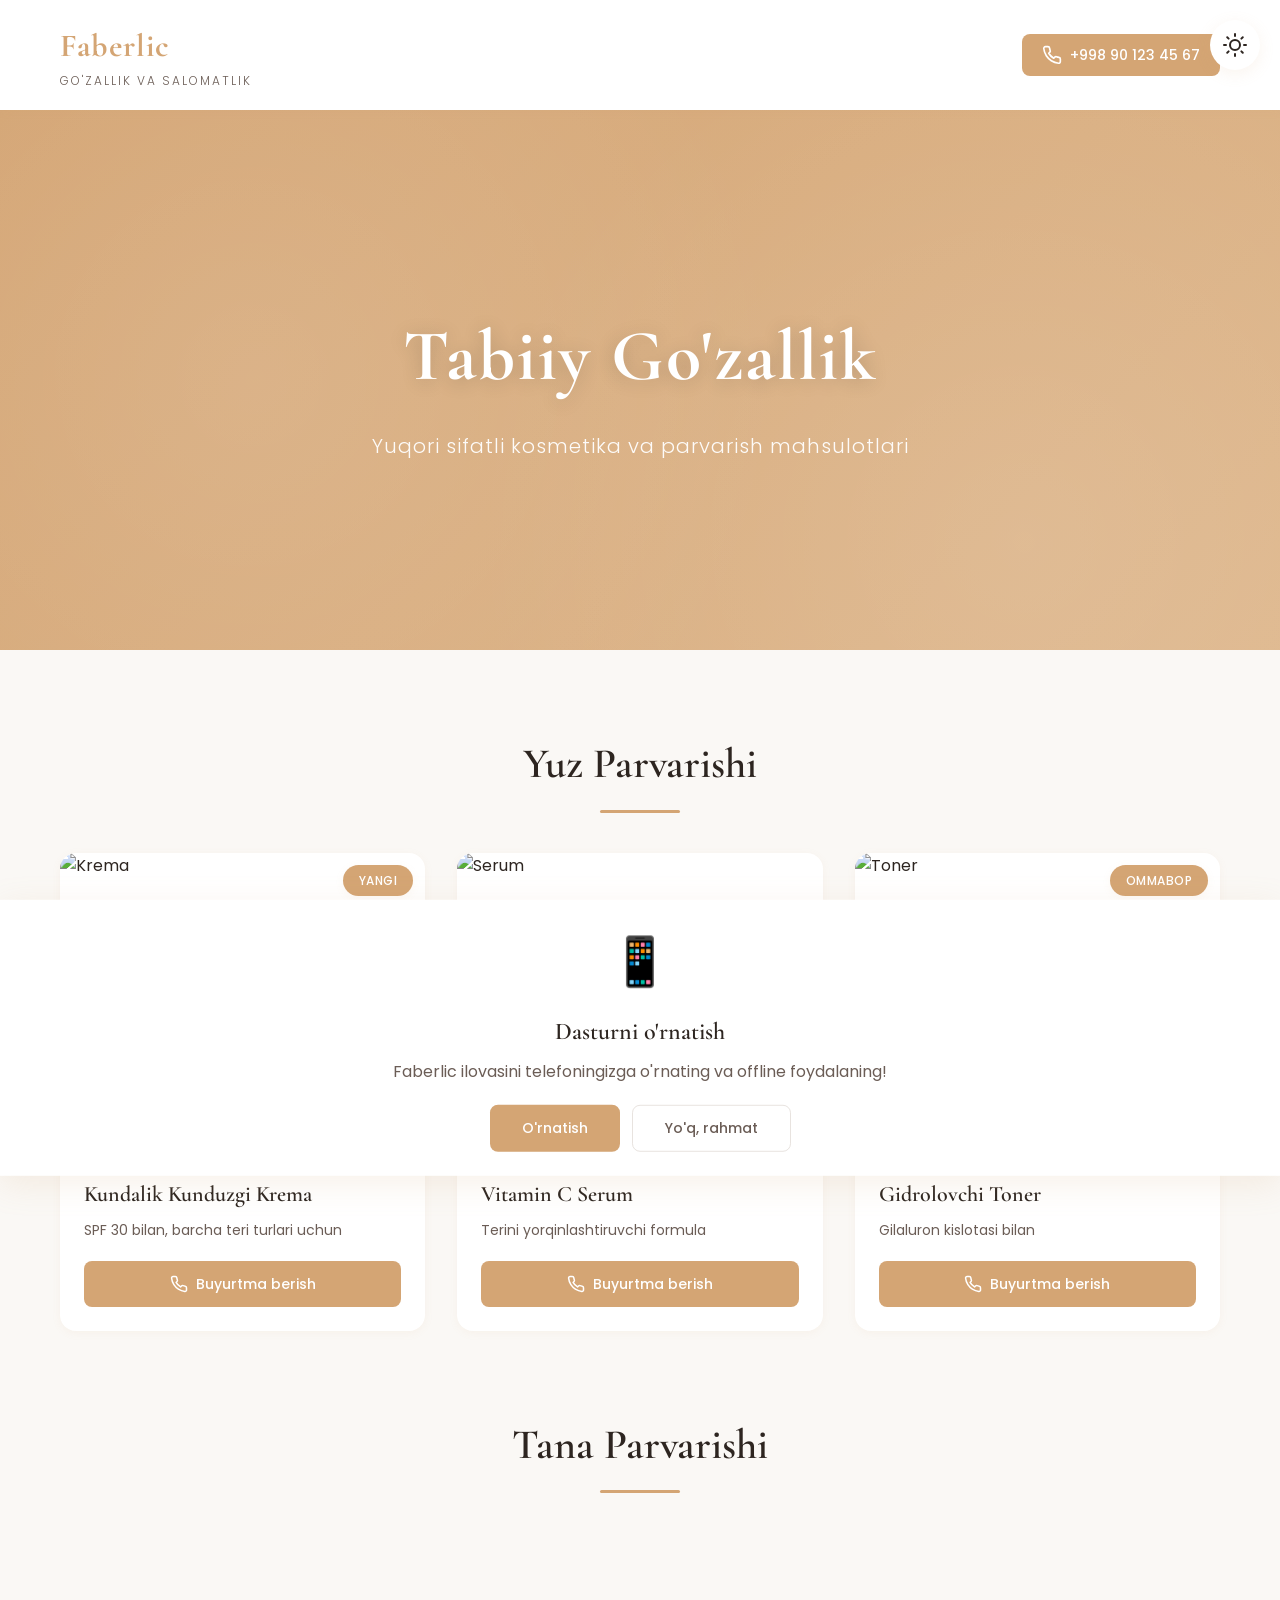
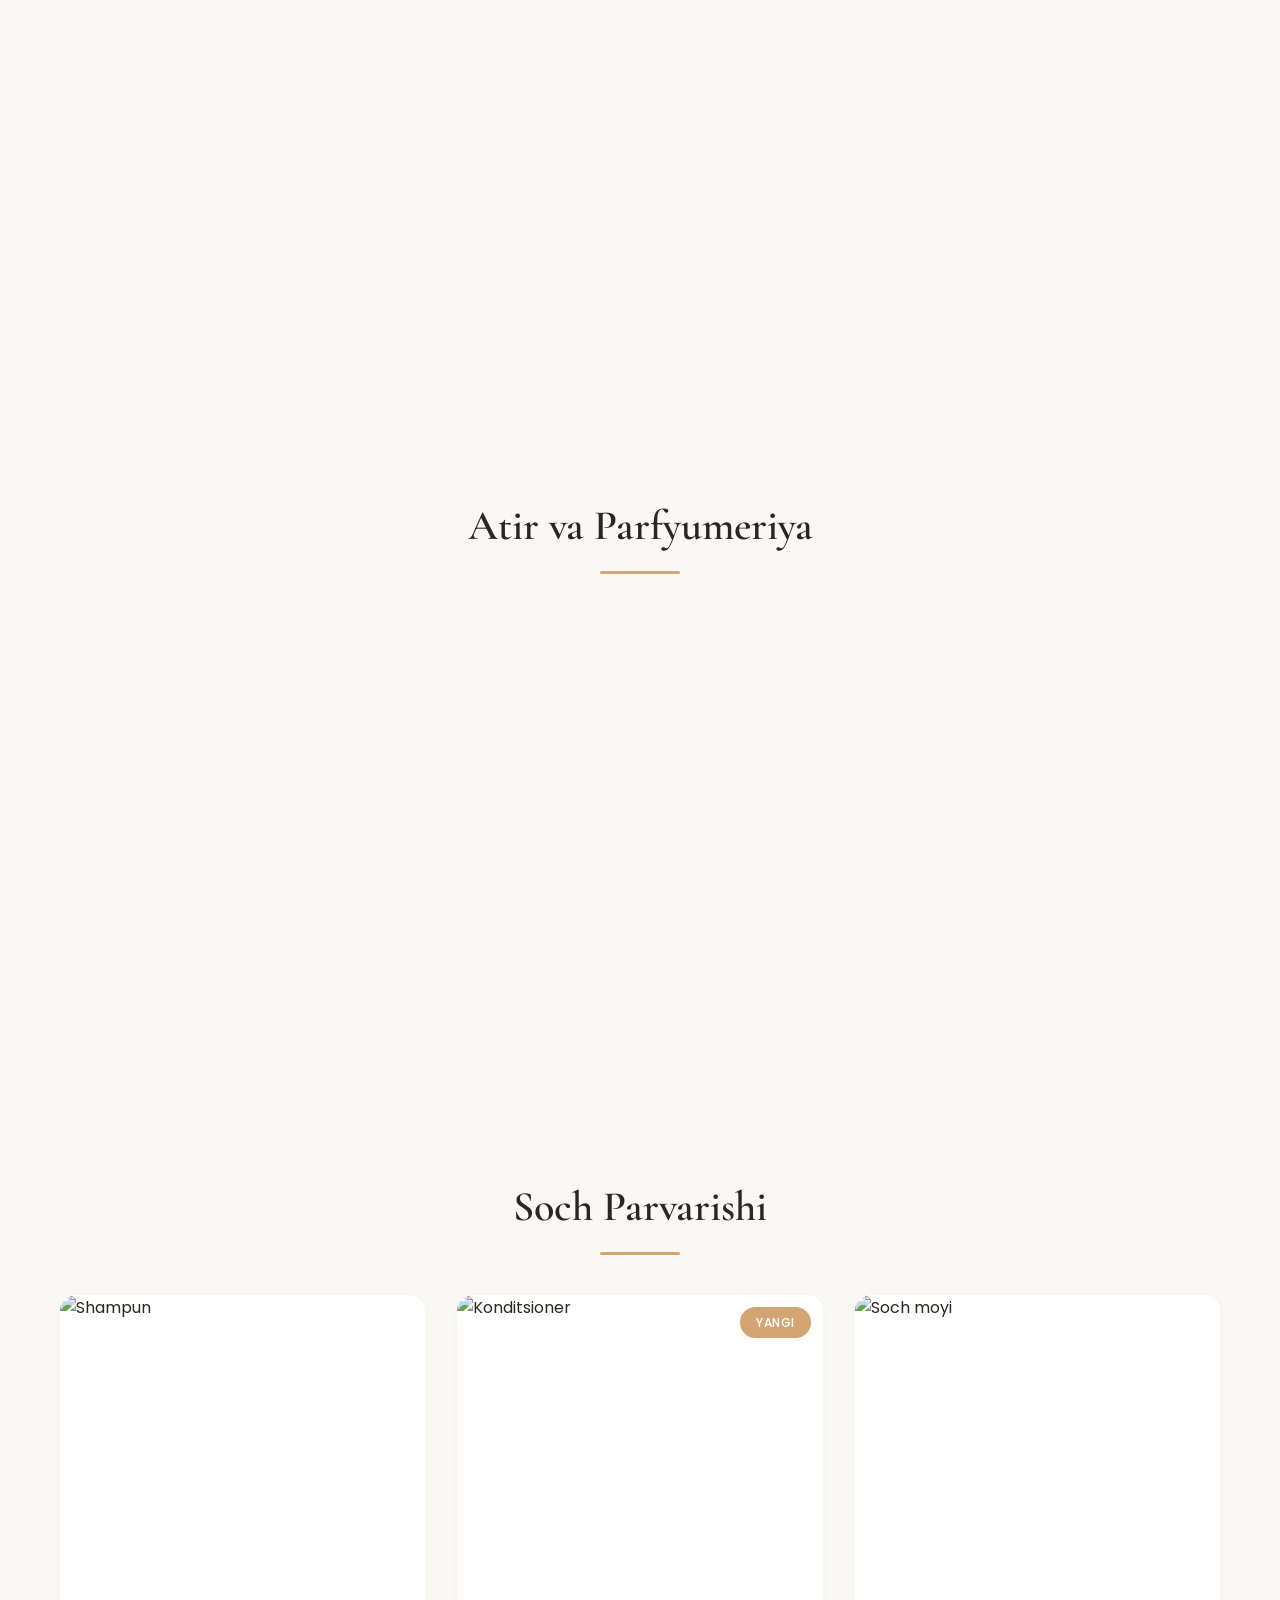
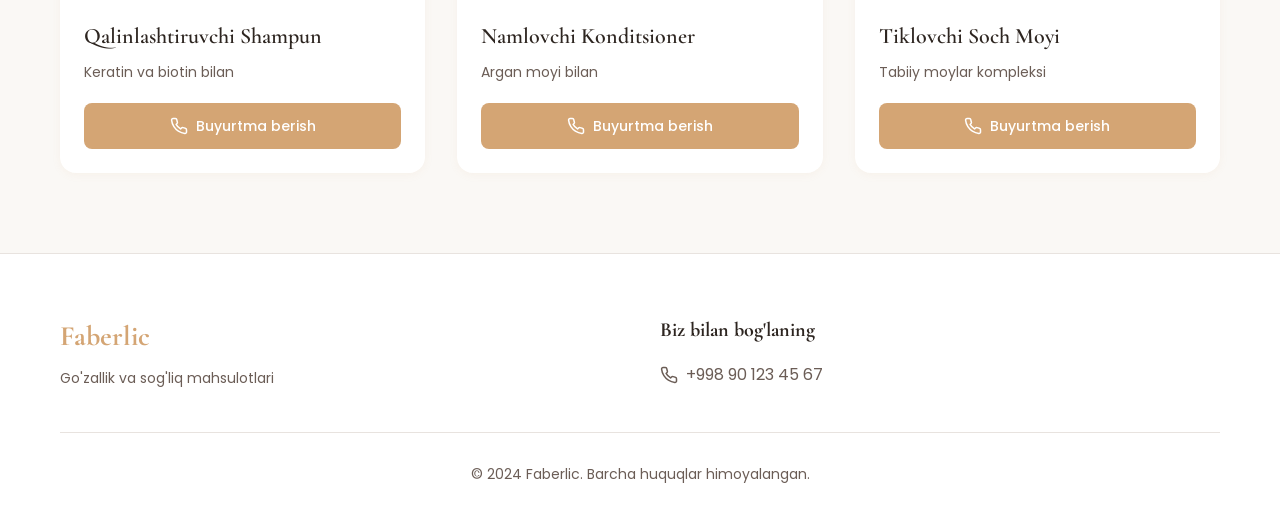
==== index.html @ 53177d6a "1-beta versiya" ====
<!DOCTYPE html>
<html lang="uz">
<head>
    <meta charset="UTF-8">
    <meta name="viewport" content="width=device-width, initial-scale=1.0">
    <meta name="description" content="Faberlic - Go'zallik va salomatlik mahsulotlari">
    <meta name="theme-color" content="#d4a574">
    
    <!-- PWA Meta Tags -->
    <link rel="manifest" href="manifest.json">
    <meta name="mobile-web-app-capable" content="yes">
    <meta name="apple-mobile-web-app-capable" content="yes">
    <meta name="apple-mobile-web-app-status-bar-style" content="black-translucent">
    <meta name="apple-mobile-web-app-title" content="Faberlic">
    
    <!-- Icons -->
    <link rel="icon" type="image/png" sizes="192x192" href="icon-192.png">
    <link rel="apple-touch-icon" href="icon-192.png">
    
    <title>Faberlic - Go'zallik Galereya</title>
    
    <!-- Google Fonts -->
    <link rel="preconnect" href="https://fonts.googleapis.com">
    <link rel="preconnect" href="https://fonts.gstatic.com" crossorigin>
    <link href="https://fonts.googleapis.com/css2?family=Cormorant+Garamond:wght@300;400;600;700&family=Poppins:wght@300;400;500;600&display=swap" rel="stylesheet">
    
    <link rel="stylesheet" href="styles.css">
</head>
<body>
    <!-- Theme Toggle Button -->
    <button id="theme-toggle" class="theme-toggle" aria-label="Rejimni o'zgartirish">
        <svg class="sun-icon" xmlns="http://www.w3.org/2000/svg" width="24" height="24" viewBox="0 0 24 24" fill="none" stroke="currentColor" stroke-width="2" stroke-linecap="round" stroke-linejoin="round">
            <circle cx="12" cy="12" r="5"></circle>
            <line x1="12" y1="1" x2="12" y2="3"></line>
            <line x1="12" y1="21" x2="12" y2="23"></line>
            <line x1="4.22" y1="4.22" x2="5.64" y2="5.64"></line>
            <line x1="18.36" y1="18.36" x2="19.78" y2="19.78"></line>
            <line x1="1" y1="12" x2="3" y2="12"></line>
            <line x1="21" y1="12" x2="23" y2="12"></line>
            <line x1="4.22" y1="19.78" x2="5.64" y2="18.36"></line>
            <line x1="18.36" y1="5.64" x2="19.78" y2="4.22"></line>
        </svg>
        <svg class="moon-icon" xmlns="http://www.w3.org/2000/svg" width="24" height="24" viewBox="0 0 24 24" fill="none" stroke="currentColor" stroke-width="2" stroke-linecap="round" stroke-linejoin="round">
            <path d="M21 12.79A9 9 0 1 1 11.21 3 7 7 0 0 0 21 12.79z"></path>
        </svg>
    </button>

    <!-- Install Prompt (Hidden by default) -->
    <div id="install-prompt" class="install-prompt hidden">
        <div class="install-content">
            <div class="install-icon">📱</div>
            <h3>Dasturni o'rnatish</h3>
            <p>Faberlic ilovasini telefoningizga o'rnating va offline foydalaning!</p>
            <div class="install-buttons">
                <button id="install-accept" class="btn-install">O'rnatish</button>
                <button id="install-reject" class="btn-cancel">Yo'q, rahmat</button>
            </div>
        </div>
    </div>

    <!-- Header -->
    <header class="header">
        <div class="container">
            <div class="header-content">
                <div class="logo">
                    <h1>Faberlic</h1>
                    <p class="tagline">Go'zallik va Salomatlik</p>
                </div>
                <nav class="nav">
                    <a href="tel:+998901234567" class="contact-link">
                        <svg xmlns="http://www.w3.org/2000/svg" width="20" height="20" viewBox="0 0 24 24" fill="none" stroke="currentColor" stroke-width="2" stroke-linecap="round" stroke-linejoin="round">
                            <path d="M22 16.92v3a2 2 0 0 1-2.18 2 19.79 19.79 0 0 1-8.63-3.07 19.5 19.5 0 0 1-6-6 19.79 19.79 0 0 1-3.07-8.67A2 2 0 0 1 4.11 2h3a2 2 0 0 1 2 1.72 12.84 12.84 0 0 0 .7 2.81 2 2 0 0 1-.45 2.11L8.09 9.91a16 16 0 0 0 6 6l1.27-1.27a2 2 0 0 1 2.11-.45 12.84 12.84 0 0 0 2.81.7A2 2 0 0 1 22 16.92z"></path>
                        </svg>
                        +998 90 123 45 67
                    </a>
                </nav>
            </div>
        </div>
    </header>

    <!-- Hero Section -->
    <section class="hero">
        <div class="hero-background"></div>
        <div class="container">
            <div class="hero-content">
                <h2 class="hero-title">Tabiiy Go'zallik</h2>
                <p class="hero-subtitle">Yuqori sifatli kosmetika va parvarish mahsulotlari</p>
            </div>
        </div>
    </section>

    <!-- Categories & Products -->
    <main class="main">
        <div class="container">
            <!-- Category: Yuz parvarishi -->
            <section class="category-section">
                <div class="category-header">
                    <h2 class="category-title">Yuz Parvarishi</h2>
                    <div class="category-line"></div>
                </div>
                <div class="products-grid">
                    <article class="product-card">
                        <div class="product-image">
                            <img src="https://images.unsplash.com/photo-1556229010-6c3f2c9ca5f8?w=500&h=500&fit=crop" alt="Krema" loading="lazy">
                            <div class="product-badge">Yangi</div>
                        </div>
                        <div class="product-info">
                            <h3 class="product-name">Kundalik Kunduzgi Krema</h3>
                            <p class="product-description">SPF 30 bilan, barcha teri turlari uchun</p>
                            <a href="tel:+998901234567" class="btn-order">
                                <svg xmlns="http://www.w3.org/2000/svg" width="18" height="18" viewBox="0 0 24 24" fill="none" stroke="currentColor" stroke-width="2" stroke-linecap="round" stroke-linejoin="round">
                                    <path d="M22 16.92v3a2 2 0 0 1-2.18 2 19.79 19.79 0 0 1-8.63-3.07 19.5 19.5 0 0 1-6-6 19.79 19.79 0 0 1-3.07-8.67A2 2 0 0 1 4.11 2h3a2 2 0 0 1 2 1.72 12.84 12.84 0 0 0 .7 2.81 2 2 0 0 1-.45 2.11L8.09 9.91a16 16 0 0 0 6 6l1.27-1.27a2 2 0 0 1 2.11-.45 12.84 12.84 0 0 0 2.81.7A2 2 0 0 1 22 16.92z"></path>
                                </svg>
                                Buyurtma berish
                            </a>
                        </div>
                    </article>

                    <article class="product-card">
                        <div class="product-image">
                            <img src="https://images.unsplash.com/photo-1620916566398-39f1143ab7be?w=500&h=500&fit=crop" alt="Serum" loading="lazy">
                        </div>
                        <div class="product-info">
                            <h3 class="product-name">Vitamin C Serum</h3>
                            <p class="product-description">Terini yorqinlashtiruvchi formula</p>
                            <a href="tel:+998901234567" class="btn-order">
                                <svg xmlns="http://www.w3.org/2000/svg" width="18" height="18" viewBox="0 0 24 24" fill="none" stroke="currentColor" stroke-width="2" stroke-linecap="round" stroke-linejoin="round">
                                    <path d="M22 16.92v3a2 2 0 0 1-2.18 2 19.79 19.79 0 0 1-8.63-3.07 19.5 19.5 0 0 1-6-6 19.79 19.79 0 0 1-3.07-8.67A2 2 0 0 1 4.11 2h3a2 2 0 0 1 2 1.72 12.84 12.84 0 0 0 .7 2.81 2 2 0 0 1-.45 2.11L8.09 9.91a16 16 0 0 0 6 6l1.27-1.27a2 2 0 0 1 2.11-.45 12.84 12.84 0 0 0 2.81.7A2 2 0 0 1 22 16.92z"></path>
                                </svg>
                                Buyurtma berish
                            </a>
                        </div>
                    </article>

                    <article class="product-card">
                        <div class="product-image">
                            <img src="https://images.unsplash.com/photo-1571875257727-256c39da42af?w=500&h=500&fit=crop" alt="Toner" loading="lazy">
                            <div class="product-badge">Ommabop</div>
                        </div>
                        <div class="product-info">
                            <h3 class="product-name">Gidrolovchi Toner</h3>
                            <p class="product-description">Gilaluron kislotasi bilan</p>
                            <a href="tel:+998901234567" class="btn-order">
                                <svg xmlns="http://www.w3.org/2000/svg" width="18" height="18" viewBox="0 0 24 24" fill="none" stroke="currentColor" stroke-width="2" stroke-linecap="round" stroke-linejoin="round">
                                    <path d="M22 16.92v3a2 2 0 0 1-2.18 2 19.79 19.79 0 0 1-8.63-3.07 19.5 19.5 0 0 1-6-6 19.79 19.79 0 0 1-3.07-8.67A2 2 0 0 1 4.11 2h3a2 2 0 0 1 2 1.72 12.84 12.84 0 0 0 .7 2.81 2 2 0 0 1-.45 2.11L8.09 9.91a16 16 0 0 0 6 6l1.27-1.27a2 2 0 0 1 2.11-.45 12.84 12.84 0 0 0 2.81.7A2 2 0 0 1 22 16.92z"></path>
                                </svg>
                                Buyurtma berish
                            </a>
                        </div>
                    </article>
                </div>
            </section>

            <!-- Category: Tana parvarishi -->
            <section class="category-section">
                <div class="category-header">
                    <h2 class="category-title">Tana Parvarishi</h2>
                    <div class="category-line"></div>
                </div>
                <div class="products-grid">
                    <article class="product-card">
                        <div class="product-image">
                            <img src="https://images.unsplash.com/photo-1608248543803-ba4f8c70ae0b?w=500&h=500&fit=crop" alt="Losyon" loading="lazy">
                        </div>
                        <div class="product-info">
                            <h3 class="product-name">Namlovchi Tana Losyoni</h3>
                            <p class="product-description">Shea moyi va vitamin E bilan</p>
                            <a href="tel:+998901234567" class="btn-order">
                                <svg xmlns="http://www.w3.org/2000/svg" width="18" height="18" viewBox="0 0 24 24" fill="none" stroke="currentColor" stroke-width="2" stroke-linecap="round" stroke-linejoin="round">
                                    <path d="M22 16.92v3a2 2 0 0 1-2.18 2 19.79 19.79 0 0 1-8.63-3.07 19.5 19.5 0 0 1-6-6 19.79 19.79 0 0 1-3.07-8.67A2 2 0 0 1 4.11 2h3a2 2 0 0 1 2 1.72 12.84 12.84 0 0 0 .7 2.81 2 2 0 0 1-.45 2.11L8.09 9.91a16 16 0 0 0 6 6l1.27-1.27a2 2 0 0 1 2.11-.45 12.84 12.84 0 0 0 2.81.7A2 2 0 0 1 22 16.92z"></path>
                                </svg>
                                Buyurtma berish
                            </a>
                        </div>
                    </article>

                    <article class="product-card">
                        <div class="product-image">
                            <img src="https://images.unsplash.com/photo-1631730486572-226d1f595b68?w=500&h=500&fit=crop" alt="Dush geli" loading="lazy">
                            <div class="product-badge">Yangi</div>
                        </div>
                        <div class="product-info">
                            <h3 class="product-name">Aromatik Dush Geli</h3>
                            <p class="product-description">Lavanda va jasmin hidi</p>
                            <a href="tel:+998901234567" class="btn-order">
                                <svg xmlns="http://www.w3.org/2000/svg" width="18" height="18" viewBox="0 0 24 24" fill="none" stroke="currentColor" stroke-width="2" stroke-linecap="round" stroke-linejoin="round">
                                    <path d="M22 16.92v3a2 2 0 0 1-2.18 2 19.79 19.79 0 0 1-8.63-3.07 19.5 19.5 0 0 1-6-6 19.79 19.79 0 0 1-3.07-8.67A2 2 0 0 1 4.11 2h3a2 2 0 0 1 2 1.72 12.84 12.84 0 0 0 .7 2.81 2 2 0 0 1-.45 2.11L8.09 9.91a16 16 0 0 0 6 6l1.27-1.27a2 2 0 0 1 2.11-.45 12.84 12.84 0 0 0 2.81.7A2 2 0 0 1 22 16.92z"></path>
                                </svg>
                                Buyurtma berish
                            </a>
                        </div>
                    </article>

                    <article class="product-card">
                        <div class="product-image">
                            <img src="https://images.unsplash.com/photo-1612817288484-6f916006741a?w=500&h=500&fit=crop" alt="Skrab" loading="lazy">
                        </div>
                        <div class="product-info">
                            <h3 class="product-name">Tana Skrabi</h3>
                            <p class="product-description">Qahva va kokos moyi bilan</p>
                            <a href="tel:+998901234567" class="btn-order">
                                <svg xmlns="http://www.w3.org/2000/svg" width="18" height="18" viewBox="0 0 24 24" fill="none" stroke="currentColor" stroke-width="2" stroke-linecap="round" stroke-linejoin="round">
                                    <path d="M22 16.92v3a2 2 0 0 1-2.18 2 19.79 19.79 0 0 1-8.63-3.07 19.5 19.5 0 0 1-6-6 19.79 19.79 0 0 1-3.07-8.67A2 2 0 0 1 4.11 2h3a2 2 0 0 1 2 1.72 12.84 12.84 0 0 0 .7 2.81 2 2 0 0 1-.45 2.11L8.09 9.91a16 16 0 0 0 6 6l1.27-1.27a2 2 0 0 1 2.11-.45 12.84 12.84 0 0 0 2.81.7A2 2 0 0 1 22 16.92z"></path>
                                </svg>
                                Buyurtma berish
                            </a>
                        </div>
                    </article>
                </div>
            </section>

            <!-- Category: Atir va Parfyumeriya -->
            <section class="category-section">
                <div class="category-header">
                    <h2 class="category-title">Atir va Parfyumeriya</h2>
                    <div class="category-line"></div>
                </div>
                <div class="products-grid">
                    <article class="product-card">
                        <div class="product-image">
                            <img src="https://images.unsplash.com/photo-1541643600914-78b084683601?w=500&h=500&fit=crop" alt="Atir" loading="lazy">
                            <div class="product-badge">Ommabop</div>
                        </div>
                        <div class="product-info">
                            <h3 class="product-name">Elegant Women</h3>
                            <p class="product-description">Gul va musk notalar</p>
                            <a href="tel:+998901234567" class="btn-order">
                                <svg xmlns="http://www.w3.org/2000/svg" width="18" height="18" viewBox="0 0 24 24" fill="none" stroke="currentColor" stroke-width="2" stroke-linecap="round" stroke-linejoin="round">
                                    <path d="M22 16.92v3a2 2 0 0 1-2.18 2 19.79 19.79 0 0 1-8.63-3.07 19.5 19.5 0 0 1-6-6 19.79 19.79 0 0 1-3.07-8.67A2 2 0 0 1 4.11 2h3a2 2 0 0 1 2 1.72 12.84 12.84 0 0 0 .7 2.81 2 2 0 0 1-.45 2.11L8.09 9.91a16 16 0 0 0 6 6l1.27-1.27a2 2 0 0 1 2.11-.45 12.84 12.84 0 0 0 2.81.7A2 2 0 0 1 22 16.92z"></path>
                                </svg>
                                Buyurtma berish
                            </a>
                        </div>
                    </article>

                    <article class="product-card">
                        <div class="product-image">
                            <img src="https://images.unsplash.com/photo-1615634260167-c8cdede054de?w=500&h=500&fit=crop" alt="Erkaklar atiri" loading="lazy">
                        </div>
                        <div class="product-info">
                            <h3 class="product-name">Homme Sport</h3>
                            <p class="product-description">Sitrus va yog'och notalar</p>
                            <a href="tel:+998901234567" class="btn-order">
                                <svg xmlns="http://www.w3.org/2000/svg" width="18" height="18" viewBox="0 0 24 24" fill="none" stroke="currentColor" stroke-width="2" stroke-linecap="round" stroke-linejoin="round">
                                    <path d="M22 16.92v3a2 2 0 0 1-2.18 2 19.79 19.79 0 0 1-8.63-3.07 19.5 19.5 0 0 1-6-6 19.79 19.79 0 0 1-3.07-8.67A2 2 0 0 1 4.11 2h3a2 2 0 0 1 2 1.72 12.84 12.84 0 0 0 .7 2.81 2 2 0 0 1-.45 2.11L8.09 9.91a16 16 0 0 0 6 6l1.27-1.27a2 2 0 0 1 2.11-.45 12.84 12.84 0 0 0 2.81.7A2 2 0 0 1 22 16.92z"></path>
                                </svg>
                                Buyurtma berish
                            </a>
                        </div>
                    </article>

                    <article class="product-card">
                        <div class="product-image">
                            <img src="https://images.unsplash.com/photo-1588405748880-12d1d2a59d75?w=500&h=500&fit=crop" alt="Deodorant" loading="lazy">
                        </div>
                        <div class="product-info">
                            <h3 class="product-name">Fresh Deodorant</h3>
                            <p class="product-description">24 soat himoya</p>
                            <a href="tel:+998901234567" class="btn-order">
                                <svg xmlns="http://www.w3.org/2000/svg" width="18" height="18" viewBox="0 0 24 24" fill="none" stroke="currentColor" stroke-width="2" stroke-linecap="round" stroke-linejoin="round">
                                    <path d="M22 16.92v3a2 2 0 0 1-2.18 2 19.79 19.79 0 0 1-8.63-3.07 19.5 19.5 0 0 1-6-6 19.79 19.79 0 0 1-3.07-8.67A2 2 0 0 1 4.11 2h3a2 2 0 0 1 2 1.72 12.84 12.84 0 0 0 .7 2.81 2 2 0 0 1-.45 2.11L8.09 9.91a16 16 0 0 0 6 6l1.27-1.27a2 2 0 0 1 2.11-.45 12.84 12.84 0 0 0 2.81.7A2 2 0 0 1 22 16.92z"></path>
                                </svg>
                                Buyurtma berish
                            </a>
                        </div>
                    </article>
                </div>
            </section>

            <!-- Category: Soch parvarishi -->
            <section class="category-section">
                <div class="category-header">
                    <h2 class="category-title">Soch Parvarishi</h2>
                    <div class="category-line"></div>
                </div>
                <div class="products-grid">
                    <article class="product-card">
                        <div class="product-image">
                            <img src="https://images.unsplash.com/photo-1608248597279-f99d160bfcbc?w=500&h=500&fit=crop" alt="Shampun" loading="lazy">
                        </div>
                        <div class="product-info">
                            <h3 class="product-name">Qalinlashtiruvchi Shampun</h3>
                            <p class="product-description">Keratin va biotin bilan</p>
                            <a href="tel:+998901234567" class="btn-order">
                                <svg xmlns="http://www.w3.org/2000/svg" width="18" height="18" viewBox="0 0 24 24" fill="none" stroke="currentColor" stroke-width="2" stroke-linecap="round" stroke-linejoin="round">
                                    <path d="M22 16.92v3a2 2 0 0 1-2.18 2 19.79 19.79 0 0 1-8.63-3.07 19.5 19.5 0 0 1-6-6 19.79 19.79 0 0 1-3.07-8.67A2 2 0 0 1 4.11 2h3a2 2 0 0 1 2 1.72 12.84 12.84 0 0 0 .7 2.81 2 2 0 0 1-.45 2.11L8.09 9.91a16 16 0 0 0 6 6l1.27-1.27a2 2 0 0 1 2.11-.45 12.84 12.84 0 0 0 2.81.7A2 2 0 0 1 22 16.92z"></path>
                                </svg>
                                Buyurtma berish
                            </a>
                        </div>
                    </article>

                    <article class="product-card">
                        <div class="product-image">
                            <img src="https://images.unsplash.com/photo-1608248543803-ba4f8c70ae0b?w=500&h=500&fit=crop" alt="Konditsioner" loading="lazy">
                            <div class="product-badge">Yangi</div>
                        </div>
                        <div class="product-info">
                            <h3 class="product-name">Namlovchi Konditsioner</h3>
                            <p class="product-description">Argan moyi bilan</p>
                            <a href="tel:+998901234567" class="btn-order">
                                <svg xmlns="http://www.w3.org/2000/svg" width="18" height="18" viewBox="0 0 24 24" fill="none" stroke="currentColor" stroke-width="2" stroke-linecap="round" stroke-linejoin="round">
                                    <path d="M22 16.92v3a2 2 0 0 1-2.18 2 19.79 19.79 0 0 1-8.63-3.07 19.5 19.5 0 0 1-6-6 19.79 19.79 0 0 1-3.07-8.67A2 2 0 0 1 4.11 2h3a2 2 0 0 1 2 1.72 12.84 12.84 0 0 0 .7 2.81 2 2 0 0 1-.45 2.11L8.09 9.91a16 16 0 0 0 6 6l1.27-1.27a2 2 0 0 1 2.11-.45 12.84 12.84 0 0 0 2.81.7A2 2 0 0 1 22 16.92z"></path>
                                </svg>
                                Buyurtma berish
                            </a>
                        </div>
                    </article>

                    <article class="product-card">
                        <div class="product-image">
                            <img src="https://images.unsplash.com/photo-1535585209827-a15fcdbc4c2d?w=500&h=500&fit=crop" alt="Soch moyi" loading="lazy">
                        </div>
                        <div class="product-info">
                            <h3 class="product-name">Tiklovchi Soch Moyi</h3>
                            <p class="product-description">Tabiiy moylar kompleksi</p>
                            <a href="tel:+998901234567" class="btn-order">
                                <svg xmlns="http://www.w3.org/2000/svg" width="18" height="18" viewBox="0 0 24 24" fill="none" stroke="currentColor" stroke-width="2" stroke-linecap="round" stroke-linejoin="round">
                                    <path d="M22 16.92v3a2 2 0 0 1-2.18 2 19.79 19.79 0 0 1-8.63-3.07 19.5 19.5 0 0 1-6-6 19.79 19.79 0 0 1-3.07-8.67A2 2 0 0 1 4.11 2h3a2 2 0 0 1 2 1.72 12.84 12.84 0 0 0 .7 2.81 2 2 0 0 1-.45 2.11L8.09 9.91a16 16 0 0 0 6 6l1.27-1.27a2 2 0 0 1 2.11-.45 12.84 12.84 0 0 0 2.81.7A2 2 0 0 1 22 16.92z"></path>
                                </svg>
                                Buyurtma berish
                            </a>
                        </div>
                    </article>
                </div>
            </section>
        </div>
    </main>

    <!-- Footer -->
    <footer class="footer">
        <div class="container">
            <div class="footer-content">
                <div class="footer-brand">
                    <h3>Faberlic</h3>
                    <p>Go'zallik va sog'liq mahsulotlari</p>
                </div>
                <div class="footer-contact">
                    <h4>Biz bilan bog'laning</h4>
                    <a href="tel:+998901234567" class="footer-link">
                        <svg xmlns="http://www.w3.org/2000/svg" width="18" height="18" viewBox="0 0 24 24" fill="none" stroke="currentColor" stroke-width="2" stroke-linecap="round" stroke-linejoin="round">
                            <path d="M22 16.92v3a2 2 0 0 1-2.18 2 19.79 19.79 0 0 1-8.63-3.07 19.5 19.5 0 0 1-6-6 19.79 19.79 0 0 1-3.07-8.67A2 2 0 0 1 4.11 2h3a2 2 0 0 1 2 1.72 12.84 12.84 0 0 0 .7 2.81 2 2 0 0 1-.45 2.11L8.09 9.91a16 16 0 0 0 6 6l1.27-1.27a2 2 0 0 1 2.11-.45 12.84 12.84 0 0 0 2.81.7A2 2 0 0 1 22 16.92z"></path>
                        </svg>
                        +998 90 123 45 67
                    </a>
                </div>
            </div>
            <div class="footer-bottom">
                <p>&copy; 2024 Faberlic. Barcha huquqlar himoyalangan.</p>
            </div>
        </div>
    </footer>

    <script src="app.js"></script>
</body>
</html>
---- styles.css ----
:root {
    /* Light theme colors - elegant cosmetics palette */
    --bg-primary: #faf8f5;
    --bg-secondary: #ffffff;
    --bg-card: #ffffff;
    --text-primary: #2d2520;
    --text-secondary: #6b5d56;
    --accent-primary: #d4a574;
    --accent-secondary: #e8c9a5;
    --accent-hover: #c09160;
    --border-color: #e8e3df;
    --shadow-sm: 0 2px 8px rgba(212, 165, 116, 0.08);
    --shadow-md: 0 4px 16px rgba(212, 165, 116, 0.12);
    --shadow-lg: 0 8px 32px rgba(212, 165, 116, 0.16);
    --overlay: rgba(45, 37, 32, 0.6);
    
    /* Gradients */
    --gradient-hero: linear-gradient(135deg, #d4a574 0%, #e8c9a5 100%);
    --gradient-overlay: linear-gradient(180deg, transparent 0%, rgba(45, 37, 32, 0.4) 100%);
}

[data-theme="dark"] {
    --bg-primary: #1a1410;
    --bg-secondary: #2d2520;
    --bg-card: #3a322b;
    --text-primary: #f5f0eb;
    --text-secondary: #c4b5ab;
    --accent-primary: #d4a574;
    --accent-secondary: #c09160;
    --accent-hover: #e8c9a5;
    --border-color: #4a423a;
    --shadow-sm: 0 2px 8px rgba(0, 0, 0, 0.3);
    --shadow-md: 0 4px 16px rgba(0, 0, 0, 0.4);
    --shadow-lg: 0 8px 32px rgba(0, 0, 0, 0.5);
    --overlay: rgba(26, 20, 16, 0.7);
}

* {
    margin: 0;
    padding: 0;
    box-sizing: border-box;
}

html {
    scroll-behavior: smooth;
}

body {
    font-family: 'Poppins', -apple-system, BlinkMacSystemFont, sans-serif;
    background-color: var(--bg-primary);
    color: var(--text-primary);
    line-height: 1.6;
    transition: background-color 0.4s cubic-bezier(0.4, 0, 0.2, 1),
                color 0.4s cubic-bezier(0.4, 0, 0.2, 1);
    overflow-x: hidden;
}

.container {
    max-width: 1200px;
    margin: 0 auto;
    padding: 0 20px;
}

/* Theme Toggle */
.theme-toggle {
    position: fixed;
    top: 20px;
    right: 20px;
    z-index: 1000;
    width: 50px;
    height: 50px;
    border-radius: 50%;
    border: none;
    background: var(--bg-card);
    color: var(--text-primary);
    cursor: pointer;
    display: flex;
    align-items: center;
    justify-content: center;
    box-shadow: var(--shadow-md);
    transition: all 0.3s cubic-bezier(0.4, 0, 0.2, 1);
}

.theme-toggle:hover {
    transform: scale(1.1) rotate(15deg);
    box-shadow: var(--shadow-lg);
}

.theme-toggle:active {
    transform: scale(0.95);
}

.theme-toggle .sun-icon {
    display: block;
}

.theme-toggle .moon-icon {
    display: none;
}

[data-theme="dark"] .theme-toggle .sun-icon {
    display: none;
}

[data-theme="dark"] .theme-toggle .moon-icon {
    display: block;
}

/* Install Prompt */
.install-prompt {
    position: fixed;
    bottom: 0;
    left: 0;
    right: 0;
    z-index: 999;
    background: var(--bg-card);
    box-shadow: var(--shadow-lg);
    transform: translateY(0);
    transition: transform 0.4s cubic-bezier(0.4, 0, 0.2, 1);
}

.install-prompt.hidden {
    transform: translateY(100%);
}

.install-content {
    max-width: 600px;
    margin: 0 auto;
    padding: 24px;
    text-align: center;
}

.install-icon {
    font-size: 48px;
    margin-bottom: 12px;
    animation: bounce 2s infinite;
}

@keyframes bounce {
    0%, 100% {
        transform: translateY(0);
    }
    50% {
        transform: translateY(-10px);
    }
}

.install-content h3 {
    font-family: 'Cormorant Garamond', serif;
    font-size: 24px;
    font-weight: 600;
    margin-bottom: 8px;
    color: var(--text-primary);
}

.install-content p {
    color: var(--text-secondary);
    margin-bottom: 20px;
}

.install-buttons {
    display: flex;
    gap: 12px;
    justify-content: center;
    flex-wrap: wrap;
}

.btn-install, .btn-cancel {
    padding: 12px 32px;
    border-radius: 8px;
    border: none;
    font-family: 'Poppins', sans-serif;
    font-weight: 500;
    font-size: 14px;
    cursor: pointer;
    transition: all 0.3s ease;
}

.btn-install {
    background: var(--accent-primary);
    color: white;
}

.btn-install:hover {
    background: var(--accent-hover);
    transform: translateY(-2px);
    box-shadow: var(--shadow-md);
}

.btn-cancel {
    background: var(--bg-secondary);
    color: var(--text-secondary);
    border: 1px solid var(--border-color);
}

.btn-cancel:hover {
    background: var(--bg-primary);
}

/* Header */
.header {
    background: var(--bg-card);
    box-shadow: var(--shadow-sm);
    position: sticky;
    top: 0;
    z-index: 100;
    backdrop-filter: blur(10px);
    animation: slideDown 0.6s ease-out;
}

@keyframes slideDown {
    from {
        transform: translateY(-100%);
        opacity: 0;
    }
    to {
        transform: translateY(0);
        opacity: 1;
    }
}

.header-content {
    display: flex;
    justify-content: space-between;
    align-items: center;
    padding: 20px 0;
}

.logo h1 {
    font-family: 'Cormorant Garamond', serif;
    font-size: 32px;
    font-weight: 700;
    color: var(--accent-primary);
    letter-spacing: 1px;
}

.tagline {
    font-size: 12px;
    color: var(--text-secondary);
    font-weight: 300;
    letter-spacing: 2px;
    text-transform: uppercase;
}

.contact-link {
    display: inline-flex;
    align-items: center;
    gap: 8px;
    padding: 10px 20px;
    background: var(--accent-primary);
    color: white;
    text-decoration: none;
    border-radius: 8px;
    font-weight: 500;
    font-size: 14px;
    transition: all 0.3s ease;
}

.contact-link:hover {
    background: var(--accent-hover);
    transform: translateY(-2px);
    box-shadow: var(--shadow-md);
}

/* Hero Section */
.hero {
    position: relative;
    height: 60vh;
    min-height: 400px;
    display: flex;
    align-items: center;
    justify-content: center;
    overflow: hidden;
    margin-bottom: 80px;
}

.hero-background {
    position: absolute;
    top: 0;
    left: 0;
    right: 0;
    bottom: 0;
    background: var(--gradient-hero);
    background-size: 200% 200%;
    animation: gradientShift 15s ease infinite;
}

@keyframes gradientShift {
    0%, 100% {
        background-position: 0% 50%;
    }
    50% {
        background-position: 100% 50%;
    }
}

.hero-background::before {
    content: '';
    position: absolute;
    top: 0;
    left: 0;
    right: 0;
    bottom: 0;
    background: 
        radial-gradient(circle at 20% 50%, rgba(255, 255, 255, 0.1) 0%, transparent 50%),
        radial-gradient(circle at 80% 80%, rgba(255, 255, 255, 0.1) 0%, transparent 50%);
    animation: float 20s ease-in-out infinite;
}

@keyframes float {
    0%, 100% {
        transform: translateY(0);
    }
    50% {
        transform: translateY(-20px);
    }
}

.hero-content {
    position: relative;
    z-index: 1;
    text-align: center;
    animation: fadeInUp 1s ease-out;
}

@keyframes fadeInUp {
    from {
        opacity: 0;
        transform: translateY(30px);
    }
    to {
        opacity: 1;
        transform: translateY(0);
    }
}

.hero-title {
    font-family: 'Cormorant Garamond', serif;
    font-size: clamp(48px, 8vw, 72px);
    font-weight: 700;
    color: white;
    margin-bottom: 16px;
    letter-spacing: 2px;
    text-shadow: 0 2px 20px rgba(0, 0, 0, 0.2);
}

.hero-subtitle {
    font-size: clamp(16px, 3vw, 20px);
    color: rgba(255, 255, 255, 0.95);
    font-weight: 300;
    letter-spacing: 1px;
}

/* Category Section */
.category-section {
    margin-bottom: 80px;
    animation: fadeIn 0.8s ease-out;
    animation-fill-mode: both;
}

.category-section:nth-child(1) { animation-delay: 0.1s; }
.category-section:nth-child(2) { animation-delay: 0.2s; }
.category-section:nth-child(3) { animation-delay: 0.3s; }
.category-section:nth-child(4) { animation-delay: 0.4s; }

@keyframes fadeIn {
    from {
        opacity: 0;
        transform: translateY(20px);
    }
    to {
        opacity: 1;
        transform: translateY(0);
    }
}

.category-header {
    margin-bottom: 40px;
    text-align: center;
}

.category-title {
    font-family: 'Cormorant Garamond', serif;
    font-size: clamp(32px, 5vw, 42px);
    font-weight: 600;
    color: var(--text-primary);
    margin-bottom: 12px;
}

.category-line {
    width: 80px;
    height: 3px;
    background: var(--accent-primary);
    margin: 0 auto;
    border-radius: 2px;
}

/* Products Grid */
.products-grid {
    display: grid;
    grid-template-columns: repeat(auto-fill, minmax(300px, 1fr));
    gap: 32px;
}

.product-card {
    background: var(--bg-card);
    border-radius: 16px;
    overflow: hidden;
    box-shadow: var(--shadow-sm);
    transition: all 0.4s cubic-bezier(0.4, 0, 0.2, 1);
    position: relative;
}

.product-card:hover {
    transform: translateY(-8px);
    box-shadow: var(--shadow-lg);
}

.product-image {
    position: relative;
    width: 100%;
    height: 300px;
    overflow: hidden;
}

.product-image img {
    width: 100%;
    height: 100%;
    object-fit: cover;
    transition: transform 0.6s cubic-bezier(0.4, 0, 0.2, 1);
}

.product-card:hover .product-image img {
    transform: scale(1.08);
}

.product-badge {
    position: absolute;
    top: 12px;
    right: 12px;
    background: var(--accent-primary);
    color: white;
    padding: 6px 16px;
    border-radius: 20px;
    font-size: 12px;
    font-weight: 500;
    letter-spacing: 0.5px;
    text-transform: uppercase;
    z-index: 2;
    box-shadow: var(--shadow-sm);
}

.product-info {
    padding: 24px;
}

.product-name {
    font-family: 'Cormorant Garamond', serif;
    font-size: 22px;
    font-weight: 600;
    color: var(--text-primary);
    margin-bottom: 8px;
}

.product-description {
    color: var(--text-secondary);
    font-size: 14px;
    margin-bottom: 20px;
    line-height: 1.5;
}

.btn-order {
    display: inline-flex;
    align-items: center;
    gap: 8px;
    padding: 12px 24px;
    background: var(--accent-primary);
    color: white;
    text-decoration: none;
    border-radius: 8px;
    font-weight: 500;
    font-size: 14px;
    transition: all 0.3s ease;
    border: none;
    cursor: pointer;
    width: 100%;
    justify-content: center;
}

.btn-order:hover {
    background: var(--accent-hover);
    transform: translateY(-2px);
    box-shadow: var(--shadow-md);
}

.btn-order:active {
    transform: translateY(0);
}

/* Footer */
.footer {
    background: var(--bg-card);
    border-top: 1px solid var(--border-color);
    padding: 60px 0 30px;
    margin-top: 80px;
}

.footer-content {
    display: grid;
    grid-template-columns: repeat(auto-fit, minmax(250px, 1fr));
    gap: 40px;
    margin-bottom: 40px;
}

.footer-brand h3 {
    font-family: 'Cormorant Garamond', serif;
    font-size: 28px;
    color: var(--accent-primary);
    margin-bottom: 8px;
}

.footer-brand p {
    color: var(--text-secondary);
    font-size: 14px;
}

.footer-contact h4 {
    font-family: 'Cormorant Garamond', serif;
    font-size: 20px;
    color: var(--text-primary);
    margin-bottom: 16px;
}

.footer-link {
    display: inline-flex;
    align-items: center;
    gap: 8px;
    color: var(--text-secondary);
    text-decoration: none;
    transition: color 0.3s ease;
}

.footer-link:hover {
    color: var(--accent-primary);
}

.footer-bottom {
    text-align: center;
    padding-top: 30px;
    border-top: 1px solid var(--border-color);
}

.footer-bottom p {
    color: var(--text-secondary);
    font-size: 14px;
}

/* Responsive Design */
@media (max-width: 768px) {
    .header-content {
        flex-direction: column;
        gap: 16px;
        text-align: center;
    }
    
    .hero {
        height: 50vh;
        min-height: 350px;
    }
    
    .hero-title {
        font-size: 42px;
    }
    
    .hero-subtitle {
        font-size: 16px;
    }
    
    .products-grid {
        grid-template-columns: 1fr;
        gap: 24px;
    }
    
    .category-section {
        margin-bottom: 60px;
    }
    
    .theme-toggle {
        top: 10px;
        right: 10px;
        width: 45px;
        height: 45px;
    }
}

@media (max-width: 480px) {
    .container {
        padding: 0 16px;
    }
    
    .product-image {
        height: 250px;
    }
    
    .product-info {
        padding: 20px;
    }
    
    .install-content {
        padding: 20px;
    }
    
    .install-buttons {
        flex-direction: column;
    }
    
    .btn-install, .btn-cancel {
        width: 100%;
    }
}

/* Loading Animation */
@keyframes shimmer {
    0% {
        background-position: -1000px 0;
    }
    100% {
        background-position: 1000px 0;
    }
}

.loading {
    background: linear-gradient(
        90deg,
        var(--bg-card) 0%,
        var(--bg-secondary) 50%,
        var(--bg-card) 100%
    );
    background-size: 1000px 100%;
    animation: shimmer 2s infinite;
}

/* Smooth transitions for theme switching */
* {
    transition-property: background-color, color, border-color, box-shadow;
    transition-duration: 0.3s;
    transition-timing-function: cubic-bezier(0.4, 0, 0.2, 1);
}

img, .product-image, .hero-background {
    transition: none !important;
}
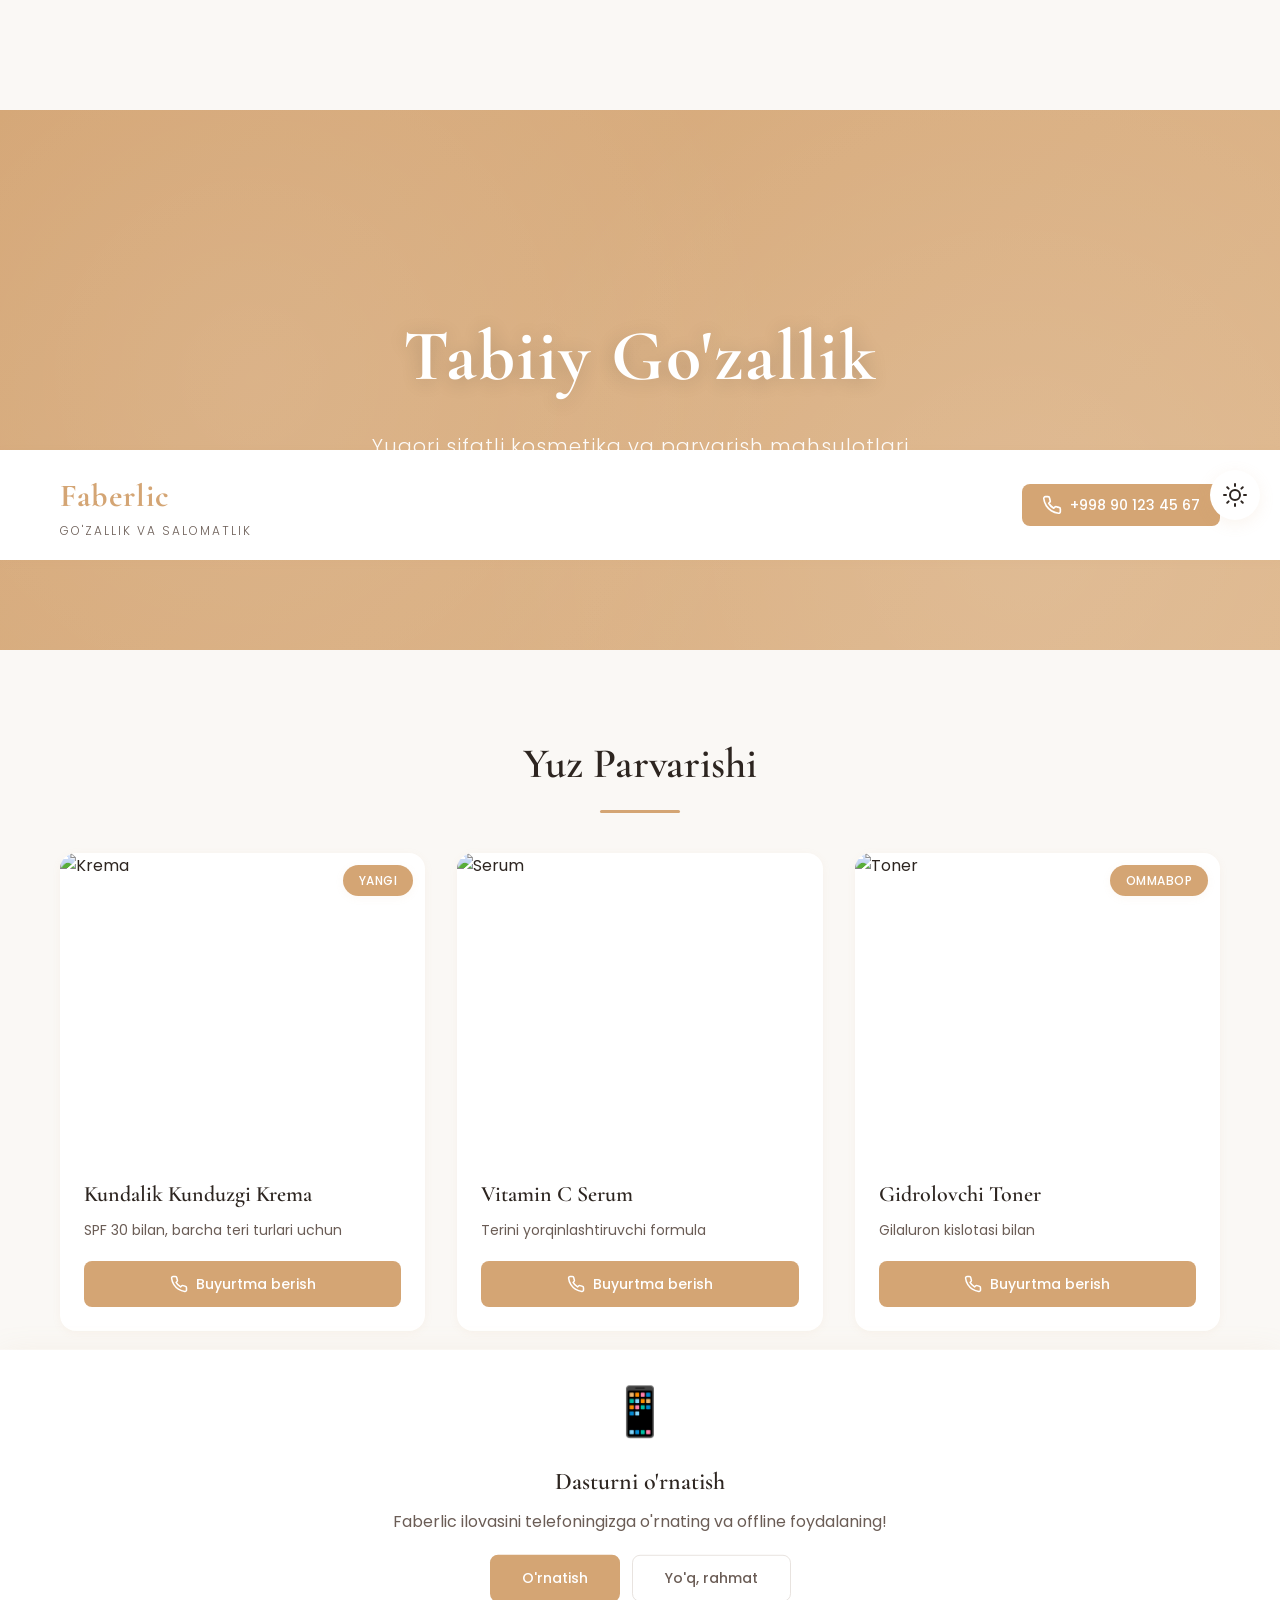
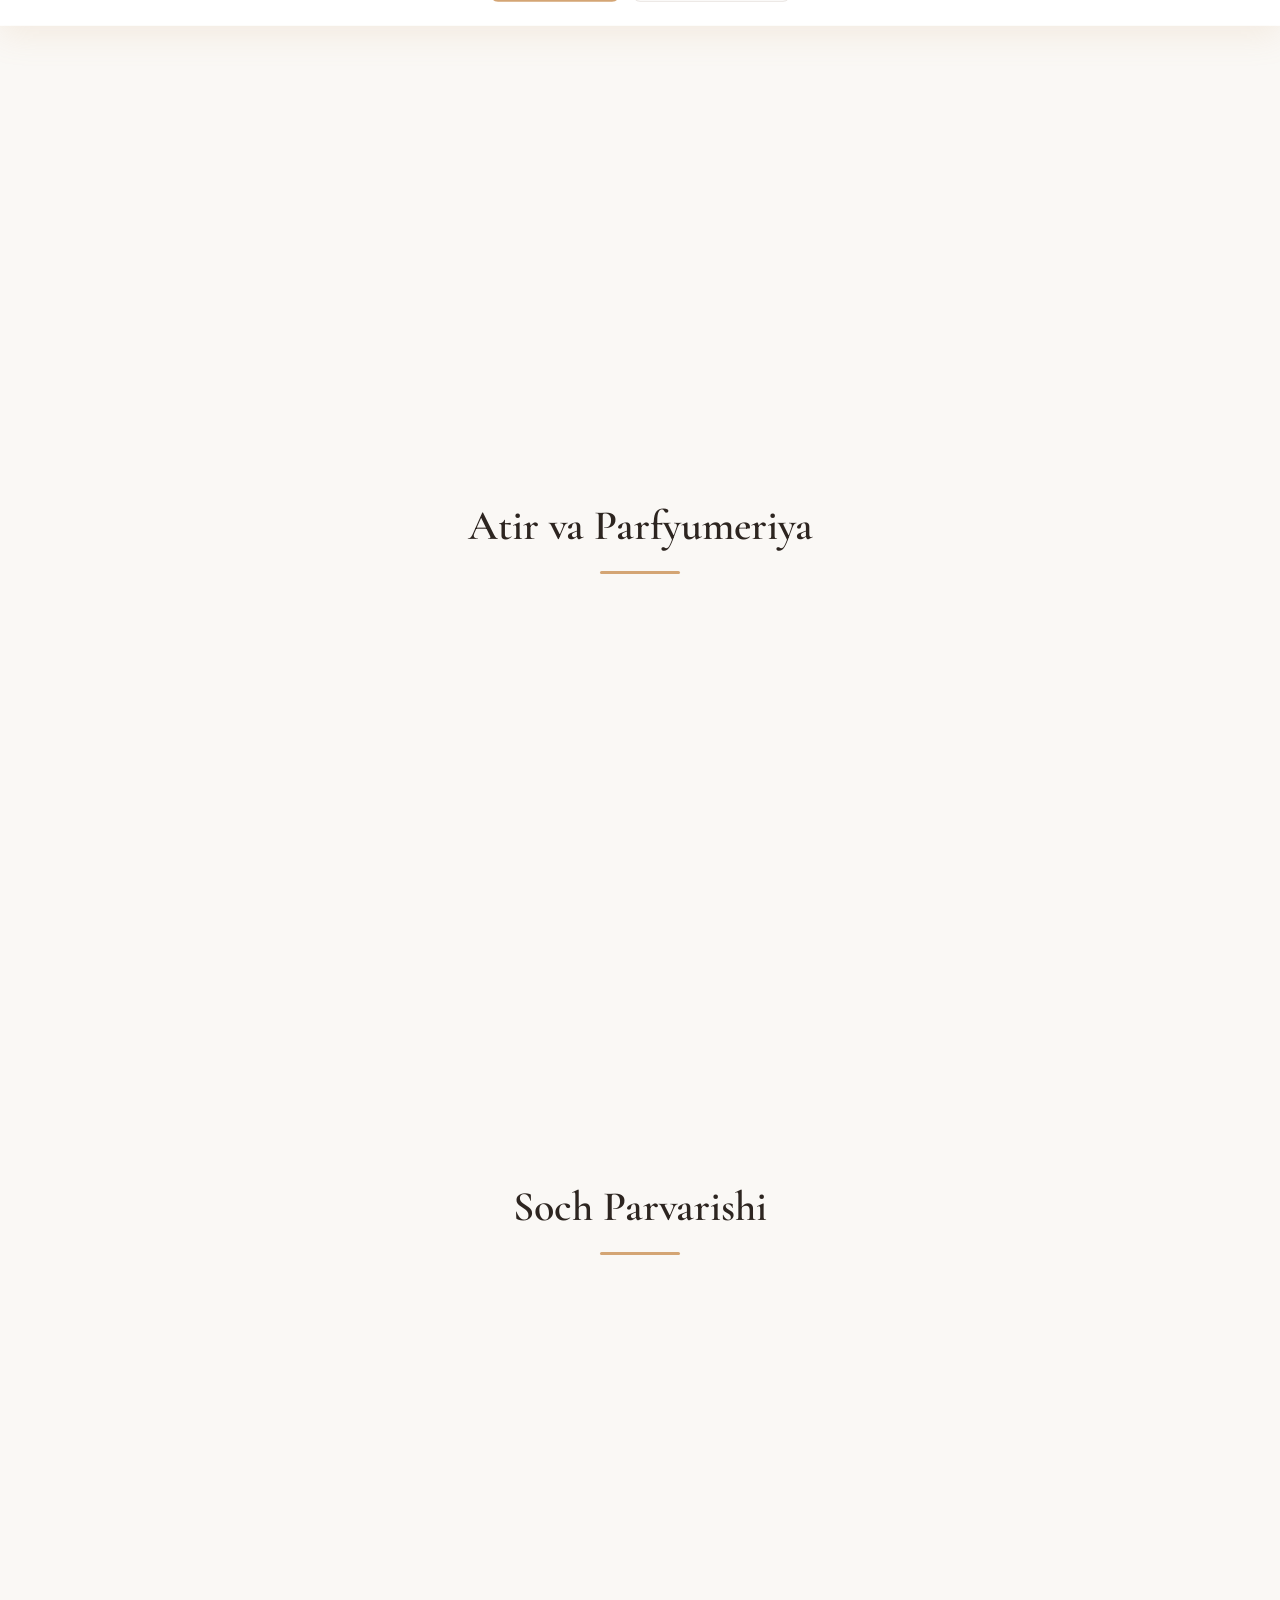
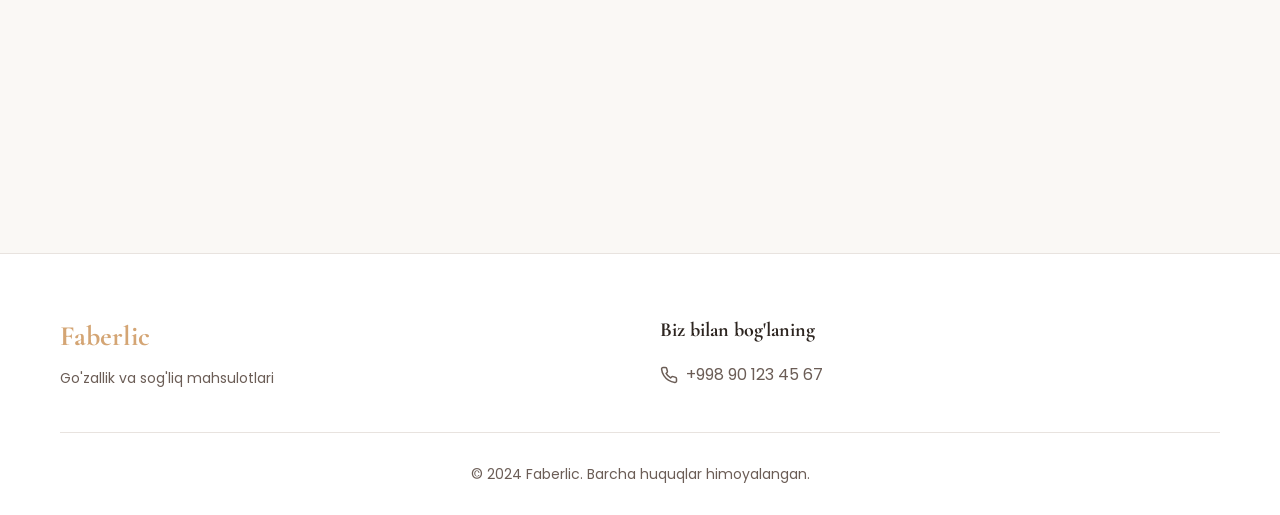
==== commit 91ada943: "v2" ====
--- a/index.html
+++ b/index.html
@@ -1,35 +1,40 @@
 <!DOCTYPE html>
 <html lang="uz">
+
 <head>
     <meta charset="UTF-8">
     <meta name="viewport" content="width=device-width, initial-scale=1.0">
     <meta name="description" content="Faberlic - Go'zallik va salomatlik mahsulotlari">
     <meta name="theme-color" content="#d4a574">
-    
+
     <!-- PWA Meta Tags -->
     <link rel="manifest" href="manifest.json">
     <meta name="mobile-web-app-capable" content="yes">
     <meta name="apple-mobile-web-app-capable" content="yes">
     <meta name="apple-mobile-web-app-status-bar-style" content="black-translucent">
     <meta name="apple-mobile-web-app-title" content="Faberlic">
-    
+
     <!-- Icons -->
-    <link rel="icon" type="image/png" sizes="192x192" href="icon-192.png">
-    <link rel="apple-touch-icon" href="icon-192.png">
-    
+    <link rel="icon" type="image/svg+xml" sizes="192x192" href="icon-192.svg">
+    <link rel="apple-touch-icon" href="icon-192.svg">
+
     <title>Faberlic - Go'zallik Galereya</title>
-    
+
     <!-- Google Fonts -->
     <link rel="preconnect" href="https://fonts.googleapis.com">
     <link rel="preconnect" href="https://fonts.gstatic.com" crossorigin>
-    <link href="https://fonts.googleapis.com/css2?family=Cormorant+Garamond:wght@300;400;600;700&family=Poppins:wght@300;400;500;600&display=swap" rel="stylesheet">
-    
+    <link
+        href="https://fonts.googleapis.com/css2?family=Cormorant+Garamond:wght@300;400;600;700&family=Poppins:wght@300;400;500;600&display=swap"
+        rel="stylesheet">
+
     <link rel="stylesheet" href="styles.css">
 </head>
+
 <body>
     <!-- Theme Toggle Button -->
     <button id="theme-toggle" class="theme-toggle" aria-label="Rejimni o'zgartirish">
-        <svg class="sun-icon" xmlns="http://www.w3.org/2000/svg" width="24" height="24" viewBox="0 0 24 24" fill="none" stroke="currentColor" stroke-width="2" stroke-linecap="round" stroke-linejoin="round">
+        <svg class="sun-icon" xmlns="http://www.w3.org/2000/svg" width="24" height="24" viewBox="0 0 24 24" fill="none"
+            stroke="currentColor" stroke-width="2" stroke-linecap="round" stroke-linejoin="round">
             <circle cx="12" cy="12" r="5"></circle>
             <line x1="12" y1="1" x2="12" y2="3"></line>
             <line x1="12" y1="21" x2="12" y2="23"></line>
@@ -40,7 +45,8 @@
             <line x1="4.22" y1="19.78" x2="5.64" y2="18.36"></line>
             <line x1="18.36" y1="5.64" x2="19.78" y2="4.22"></line>
         </svg>
-        <svg class="moon-icon" xmlns="http://www.w3.org/2000/svg" width="24" height="24" viewBox="0 0 24 24" fill="none" stroke="currentColor" stroke-width="2" stroke-linecap="round" stroke-linejoin="round">
+        <svg class="moon-icon" xmlns="http://www.w3.org/2000/svg" width="24" height="24" viewBox="0 0 24 24" fill="none"
+            stroke="currentColor" stroke-width="2" stroke-linecap="round" stroke-linejoin="round">
             <path d="M21 12.79A9 9 0 1 1 11.21 3 7 7 0 0 0 21 12.79z"></path>
         </svg>
     </button>
@@ -68,8 +74,11 @@
                 </div>
                 <nav class="nav">
                     <a href="tel:+998901234567" class="contact-link">
-                        <svg xmlns="http://www.w3.org/2000/svg" width="20" height="20" viewBox="0 0 24 24" fill="none" stroke="currentColor" stroke-width="2" stroke-linecap="round" stroke-linejoin="round">
-                            <path d="M22 16.92v3a2 2 0 0 1-2.18 2 19.79 19.79 0 0 1-8.63-3.07 19.5 19.5 0 0 1-6-6 19.79 19.79 0 0 1-3.07-8.67A2 2 0 0 1 4.11 2h3a2 2 0 0 1 2 1.72 12.84 12.84 0 0 0 .7 2.81 2 2 0 0 1-.45 2.11L8.09 9.91a16 16 0 0 0 6 6l1.27-1.27a2 2 0 0 1 2.11-.45 12.84 12.84 0 0 0 2.81.7A2 2 0 0 1 22 16.92z"></path>
+                        <svg xmlns="http://www.w3.org/2000/svg" width="20" height="20" viewBox="0 0 24 24" fill="none"
+                            stroke="currentColor" stroke-width="2" stroke-linecap="round" stroke-linejoin="round">
+                            <path
+                                d="M22 16.92v3a2 2 0 0 1-2.18 2 19.79 19.79 0 0 1-8.63-3.07 19.5 19.5 0 0 1-6-6 19.79 19.79 0 0 1-3.07-8.67A2 2 0 0 1 4.11 2h3a2 2 0 0 1 2 1.72 12.84 12.84 0 0 0 .7 2.81 2 2 0 0 1-.45 2.11L8.09 9.91a16 16 0 0 0 6 6l1.27-1.27a2 2 0 0 1 2.11-.45 12.84 12.84 0 0 0 2.81.7A2 2 0 0 1 22 16.92z">
+                            </path>
                         </svg>
                         +998 90 123 45 67
                     </a>
@@ -101,48 +110,63 @@
                 <div class="products-grid">
                     <article class="product-card">
                         <div class="product-image">
-                            <img src="https://images.unsplash.com/photo-1556229010-6c3f2c9ca5f8?w=500&h=500&fit=crop" alt="Krema" loading="lazy">
+                            <img src="https://images.unsplash.com/photo-1556229010-6c3f2c9ca5f8?w=500&h=500&fit=crop"
+                                alt="Krema" loading="lazy">
                             <div class="product-badge">Yangi</div>
                         </div>
                         <div class="product-info">
                             <h3 class="product-name">Kundalik Kunduzgi Krema</h3>
                             <p class="product-description">SPF 30 bilan, barcha teri turlari uchun</p>
                             <a href="tel:+998901234567" class="btn-order">
-                                <svg xmlns="http://www.w3.org/2000/svg" width="18" height="18" viewBox="0 0 24 24" fill="none" stroke="currentColor" stroke-width="2" stroke-linecap="round" stroke-linejoin="round">
-                                    <path d="M22 16.92v3a2 2 0 0 1-2.18 2 19.79 19.79 0 0 1-8.63-3.07 19.5 19.5 0 0 1-6-6 19.79 19.79 0 0 1-3.07-8.67A2 2 0 0 1 4.11 2h3a2 2 0 0 1 2 1.72 12.84 12.84 0 0 0 .7 2.81 2 2 0 0 1-.45 2.11L8.09 9.91a16 16 0 0 0 6 6l1.27-1.27a2 2 0 0 1 2.11-.45 12.84 12.84 0 0 0 2.81.7A2 2 0 0 1 22 16.92z"></path>
-                                </svg>
-                                Buyurtma berish
-                            </a>
-                        </div>
-                    </article>
-
-                    <article class="product-card">
-                        <div class="product-image">
-                            <img src="https://images.unsplash.com/photo-1620916566398-39f1143ab7be?w=500&h=500&fit=crop" alt="Serum" loading="lazy">
+                                <svg xmlns="http://www.w3.org/2000/svg" width="18" height="18" viewBox="0 0 24 24"
+                                    fill="none" stroke="currentColor" stroke-width="2" stroke-linecap="round"
+                                    stroke-linejoin="round">
+                                    <path
+                                        d="M22 16.92v3a2 2 0 0 1-2.18 2 19.79 19.79 0 0 1-8.63-3.07 19.5 19.5 0 0 1-6-6 19.79 19.79 0 0 1-3.07-8.67A2 2 0 0 1 4.11 2h3a2 2 0 0 1 2 1.72 12.84 12.84 0 0 0 .7 2.81 2 2 0 0 1-.45 2.11L8.09 9.91a16 16 0 0 0 6 6l1.27-1.27a2 2 0 0 1 2.11-.45 12.84 12.84 0 0 0 2.81.7A2 2 0 0 1 22 16.92z">
+                                    </path>
+                                </svg>
+                                Buyurtma berish
+                            </a>
+                        </div>
+                    </article>
+
+                    <article class="product-card">
+                        <div class="product-image">
+                            <img src="https://images.unsplash.com/photo-1620916566398-39f1143ab7be?w=500&h=500&fit=crop"
+                                alt="Serum" loading="lazy">
                         </div>
                         <div class="product-info">
                             <h3 class="product-name">Vitamin C Serum</h3>
                             <p class="product-description">Terini yorqinlashtiruvchi formula</p>
                             <a href="tel:+998901234567" class="btn-order">
-                                <svg xmlns="http://www.w3.org/2000/svg" width="18" height="18" viewBox="0 0 24 24" fill="none" stroke="currentColor" stroke-width="2" stroke-linecap="round" stroke-linejoin="round">
-                                    <path d="M22 16.92v3a2 2 0 0 1-2.18 2 19.79 19.79 0 0 1-8.63-3.07 19.5 19.5 0 0 1-6-6 19.79 19.79 0 0 1-3.07-8.67A2 2 0 0 1 4.11 2h3a2 2 0 0 1 2 1.72 12.84 12.84 0 0 0 .7 2.81 2 2 0 0 1-.45 2.11L8.09 9.91a16 16 0 0 0 6 6l1.27-1.27a2 2 0 0 1 2.11-.45 12.84 12.84 0 0 0 2.81.7A2 2 0 0 1 22 16.92z"></path>
-                                </svg>
-                                Buyurtma berish
-                            </a>
-                        </div>
-                    </article>
-
-                    <article class="product-card">
-                        <div class="product-image">
-                            <img src="https://images.unsplash.com/photo-1571875257727-256c39da42af?w=500&h=500&fit=crop" alt="Toner" loading="lazy">
+                                <svg xmlns="http://www.w3.org/2000/svg" width="18" height="18" viewBox="0 0 24 24"
+                                    fill="none" stroke="currentColor" stroke-width="2" stroke-linecap="round"
+                                    stroke-linejoin="round">
+                                    <path
+                                        d="M22 16.92v3a2 2 0 0 1-2.18 2 19.79 19.79 0 0 1-8.63-3.07 19.5 19.5 0 0 1-6-6 19.79 19.79 0 0 1-3.07-8.67A2 2 0 0 1 4.11 2h3a2 2 0 0 1 2 1.72 12.84 12.84 0 0 0 .7 2.81 2 2 0 0 1-.45 2.11L8.09 9.91a16 16 0 0 0 6 6l1.27-1.27a2 2 0 0 1 2.11-.45 12.84 12.84 0 0 0 2.81.7A2 2 0 0 1 22 16.92z">
+                                    </path>
+                                </svg>
+                                Buyurtma berish
+                            </a>
+                        </div>
+                    </article>
+
+                    <article class="product-card">
+                        <div class="product-image">
+                            <img src="https://images.unsplash.com/photo-1571875257727-256c39da42af?w=500&h=500&fit=crop"
+                                alt="Toner" loading="lazy">
                             <div class="product-badge">Ommabop</div>
                         </div>
                         <div class="product-info">
                             <h3 class="product-name">Gidrolovchi Toner</h3>
                             <p class="product-description">Gilaluron kislotasi bilan</p>
                             <a href="tel:+998901234567" class="btn-order">
-                                <svg xmlns="http://www.w3.org/2000/svg" width="18" height="18" viewBox="0 0 24 24" fill="none" stroke="currentColor" stroke-width="2" stroke-linecap="round" stroke-linejoin="round">
-                                    <path d="M22 16.92v3a2 2 0 0 1-2.18 2 19.79 19.79 0 0 1-8.63-3.07 19.5 19.5 0 0 1-6-6 19.79 19.79 0 0 1-3.07-8.67A2 2 0 0 1 4.11 2h3a2 2 0 0 1 2 1.72 12.84 12.84 0 0 0 .7 2.81 2 2 0 0 1-.45 2.11L8.09 9.91a16 16 0 0 0 6 6l1.27-1.27a2 2 0 0 1 2.11-.45 12.84 12.84 0 0 0 2.81.7A2 2 0 0 1 22 16.92z"></path>
+                                <svg xmlns="http://www.w3.org/2000/svg" width="18" height="18" viewBox="0 0 24 24"
+                                    fill="none" stroke="currentColor" stroke-width="2" stroke-linecap="round"
+                                    stroke-linejoin="round">
+                                    <path
+                                        d="M22 16.92v3a2 2 0 0 1-2.18 2 19.79 19.79 0 0 1-8.63-3.07 19.5 19.5 0 0 1-6-6 19.79 19.79 0 0 1-3.07-8.67A2 2 0 0 1 4.11 2h3a2 2 0 0 1 2 1.72 12.84 12.84 0 0 0 .7 2.81 2 2 0 0 1-.45 2.11L8.09 9.91a16 16 0 0 0 6 6l1.27-1.27a2 2 0 0 1 2.11-.45 12.84 12.84 0 0 0 2.81.7A2 2 0 0 1 22 16.92z">
+                                    </path>
                                 </svg>
                                 Buyurtma berish
                             </a>
@@ -160,47 +184,62 @@
                 <div class="products-grid">
                     <article class="product-card">
                         <div class="product-image">
-                            <img src="https://images.unsplash.com/photo-1608248543803-ba4f8c70ae0b?w=500&h=500&fit=crop" alt="Losyon" loading="lazy">
+                            <img src="https://images.unsplash.com/photo-1608248543803-ba4f8c70ae0b?w=500&h=500&fit=crop"
+                                alt="Losyon" loading="lazy">
                         </div>
                         <div class="product-info">
                             <h3 class="product-name">Namlovchi Tana Losyoni</h3>
                             <p class="product-description">Shea moyi va vitamin E bilan</p>
                             <a href="tel:+998901234567" class="btn-order">
-                                <svg xmlns="http://www.w3.org/2000/svg" width="18" height="18" viewBox="0 0 24 24" fill="none" stroke="currentColor" stroke-width="2" stroke-linecap="round" stroke-linejoin="round">
-                                    <path d="M22 16.92v3a2 2 0 0 1-2.18 2 19.79 19.79 0 0 1-8.63-3.07 19.5 19.5 0 0 1-6-6 19.79 19.79 0 0 1-3.07-8.67A2 2 0 0 1 4.11 2h3a2 2 0 0 1 2 1.72 12.84 12.84 0 0 0 .7 2.81 2 2 0 0 1-.45 2.11L8.09 9.91a16 16 0 0 0 6 6l1.27-1.27a2 2 0 0 1 2.11-.45 12.84 12.84 0 0 0 2.81.7A2 2 0 0 1 22 16.92z"></path>
-                                </svg>
-                                Buyurtma berish
-                            </a>
-                        </div>
-                    </article>
-
-                    <article class="product-card">
-                        <div class="product-image">
-                            <img src="https://images.unsplash.com/photo-1631730486572-226d1f595b68?w=500&h=500&fit=crop" alt="Dush geli" loading="lazy">
+                                <svg xmlns="http://www.w3.org/2000/svg" width="18" height="18" viewBox="0 0 24 24"
+                                    fill="none" stroke="currentColor" stroke-width="2" stroke-linecap="round"
+                                    stroke-linejoin="round">
+                                    <path
+                                        d="M22 16.92v3a2 2 0 0 1-2.18 2 19.79 19.79 0 0 1-8.63-3.07 19.5 19.5 0 0 1-6-6 19.79 19.79 0 0 1-3.07-8.67A2 2 0 0 1 4.11 2h3a2 2 0 0 1 2 1.72 12.84 12.84 0 0 0 .7 2.81 2 2 0 0 1-.45 2.11L8.09 9.91a16 16 0 0 0 6 6l1.27-1.27a2 2 0 0 1 2.11-.45 12.84 12.84 0 0 0 2.81.7A2 2 0 0 1 22 16.92z">
+                                    </path>
+                                </svg>
+                                Buyurtma berish
+                            </a>
+                        </div>
+                    </article>
+
+                    <article class="product-card">
+                        <div class="product-image">
+                            <img src="https://images.unsplash.com/photo-1631730486572-226d1f595b68?w=500&h=500&fit=crop"
+                                alt="Dush geli" loading="lazy">
                             <div class="product-badge">Yangi</div>
                         </div>
                         <div class="product-info">
                             <h3 class="product-name">Aromatik Dush Geli</h3>
                             <p class="product-description">Lavanda va jasmin hidi</p>
                             <a href="tel:+998901234567" class="btn-order">
-                                <svg xmlns="http://www.w3.org/2000/svg" width="18" height="18" viewBox="0 0 24 24" fill="none" stroke="currentColor" stroke-width="2" stroke-linecap="round" stroke-linejoin="round">
-                                    <path d="M22 16.92v3a2 2 0 0 1-2.18 2 19.79 19.79 0 0 1-8.63-3.07 19.5 19.5 0 0 1-6-6 19.79 19.79 0 0 1-3.07-8.67A2 2 0 0 1 4.11 2h3a2 2 0 0 1 2 1.72 12.84 12.84 0 0 0 .7 2.81 2 2 0 0 1-.45 2.11L8.09 9.91a16 16 0 0 0 6 6l1.27-1.27a2 2 0 0 1 2.11-.45 12.84 12.84 0 0 0 2.81.7A2 2 0 0 1 22 16.92z"></path>
-                                </svg>
-                                Buyurtma berish
-                            </a>
-                        </div>
-                    </article>
-
-                    <article class="product-card">
-                        <div class="product-image">
-                            <img src="https://images.unsplash.com/photo-1612817288484-6f916006741a?w=500&h=500&fit=crop" alt="Skrab" loading="lazy">
+                                <svg xmlns="http://www.w3.org/2000/svg" width="18" height="18" viewBox="0 0 24 24"
+                                    fill="none" stroke="currentColor" stroke-width="2" stroke-linecap="round"
+                                    stroke-linejoin="round">
+                                    <path
+                                        d="M22 16.92v3a2 2 0 0 1-2.18 2 19.79 19.79 0 0 1-8.63-3.07 19.5 19.5 0 0 1-6-6 19.79 19.79 0 0 1-3.07-8.67A2 2 0 0 1 4.11 2h3a2 2 0 0 1 2 1.72 12.84 12.84 0 0 0 .7 2.81 2 2 0 0 1-.45 2.11L8.09 9.91a16 16 0 0 0 6 6l1.27-1.27a2 2 0 0 1 2.11-.45 12.84 12.84 0 0 0 2.81.7A2 2 0 0 1 22 16.92z">
+                                    </path>
+                                </svg>
+                                Buyurtma berish
+                            </a>
+                        </div>
+                    </article>
+
+                    <article class="product-card">
+                        <div class="product-image">
+                            <img src="https://images.unsplash.com/photo-1612817288484-6f916006741a?w=500&h=500&fit=crop"
+                                alt="Skrab" loading="lazy">
                         </div>
                         <div class="product-info">
                             <h3 class="product-name">Tana Skrabi</h3>
                             <p class="product-description">Qahva va kokos moyi bilan</p>
                             <a href="tel:+998901234567" class="btn-order">
-                                <svg xmlns="http://www.w3.org/2000/svg" width="18" height="18" viewBox="0 0 24 24" fill="none" stroke="currentColor" stroke-width="2" stroke-linecap="round" stroke-linejoin="round">
-                                    <path d="M22 16.92v3a2 2 0 0 1-2.18 2 19.79 19.79 0 0 1-8.63-3.07 19.5 19.5 0 0 1-6-6 19.79 19.79 0 0 1-3.07-8.67A2 2 0 0 1 4.11 2h3a2 2 0 0 1 2 1.72 12.84 12.84 0 0 0 .7 2.81 2 2 0 0 1-.45 2.11L8.09 9.91a16 16 0 0 0 6 6l1.27-1.27a2 2 0 0 1 2.11-.45 12.84 12.84 0 0 0 2.81.7A2 2 0 0 1 22 16.92z"></path>
+                                <svg xmlns="http://www.w3.org/2000/svg" width="18" height="18" viewBox="0 0 24 24"
+                                    fill="none" stroke="currentColor" stroke-width="2" stroke-linecap="round"
+                                    stroke-linejoin="round">
+                                    <path
+                                        d="M22 16.92v3a2 2 0 0 1-2.18 2 19.79 19.79 0 0 1-8.63-3.07 19.5 19.5 0 0 1-6-6 19.79 19.79 0 0 1-3.07-8.67A2 2 0 0 1 4.11 2h3a2 2 0 0 1 2 1.72 12.84 12.84 0 0 0 .7 2.81 2 2 0 0 1-.45 2.11L8.09 9.91a16 16 0 0 0 6 6l1.27-1.27a2 2 0 0 1 2.11-.45 12.84 12.84 0 0 0 2.81.7A2 2 0 0 1 22 16.92z">
+                                    </path>
                                 </svg>
                                 Buyurtma berish
                             </a>
@@ -218,47 +257,62 @@
                 <div class="products-grid">
                     <article class="product-card">
                         <div class="product-image">
-                            <img src="https://images.unsplash.com/photo-1541643600914-78b084683601?w=500&h=500&fit=crop" alt="Atir" loading="lazy">
+                            <img src="https://images.unsplash.com/photo-1541643600914-78b084683601?w=500&h=500&fit=crop"
+                                alt="Atir" loading="lazy">
                             <div class="product-badge">Ommabop</div>
                         </div>
                         <div class="product-info">
                             <h3 class="product-name">Elegant Women</h3>
                             <p class="product-description">Gul va musk notalar</p>
                             <a href="tel:+998901234567" class="btn-order">
-                                <svg xmlns="http://www.w3.org/2000/svg" width="18" height="18" viewBox="0 0 24 24" fill="none" stroke="currentColor" stroke-width="2" stroke-linecap="round" stroke-linejoin="round">
-                                    <path d="M22 16.92v3a2 2 0 0 1-2.18 2 19.79 19.79 0 0 1-8.63-3.07 19.5 19.5 0 0 1-6-6 19.79 19.79 0 0 1-3.07-8.67A2 2 0 0 1 4.11 2h3a2 2 0 0 1 2 1.72 12.84 12.84 0 0 0 .7 2.81 2 2 0 0 1-.45 2.11L8.09 9.91a16 16 0 0 0 6 6l1.27-1.27a2 2 0 0 1 2.11-.45 12.84 12.84 0 0 0 2.81.7A2 2 0 0 1 22 16.92z"></path>
-                                </svg>
-                                Buyurtma berish
-                            </a>
-                        </div>
-                    </article>
-
-                    <article class="product-card">
-                        <div class="product-image">
-                            <img src="https://images.unsplash.com/photo-1615634260167-c8cdede054de?w=500&h=500&fit=crop" alt="Erkaklar atiri" loading="lazy">
+                                <svg xmlns="http://www.w3.org/2000/svg" width="18" height="18" viewBox="0 0 24 24"
+                                    fill="none" stroke="currentColor" stroke-width="2" stroke-linecap="round"
+                                    stroke-linejoin="round">
+                                    <path
+                                        d="M22 16.92v3a2 2 0 0 1-2.18 2 19.79 19.79 0 0 1-8.63-3.07 19.5 19.5 0 0 1-6-6 19.79 19.79 0 0 1-3.07-8.67A2 2 0 0 1 4.11 2h3a2 2 0 0 1 2 1.72 12.84 12.84 0 0 0 .7 2.81 2 2 0 0 1-.45 2.11L8.09 9.91a16 16 0 0 0 6 6l1.27-1.27a2 2 0 0 1 2.11-.45 12.84 12.84 0 0 0 2.81.7A2 2 0 0 1 22 16.92z">
+                                    </path>
+                                </svg>
+                                Buyurtma berish
+                            </a>
+                        </div>
+                    </article>
+
+                    <article class="product-card">
+                        <div class="product-image">
+                            <img src="https://images.unsplash.com/photo-1615634260167-c8cdede054de?w=500&h=500&fit=crop"
+                                alt="Erkaklar atiri" loading="lazy">
                         </div>
                         <div class="product-info">
                             <h3 class="product-name">Homme Sport</h3>
                             <p class="product-description">Sitrus va yog'och notalar</p>
                             <a href="tel:+998901234567" class="btn-order">
-                                <svg xmlns="http://www.w3.org/2000/svg" width="18" height="18" viewBox="0 0 24 24" fill="none" stroke="currentColor" stroke-width="2" stroke-linecap="round" stroke-linejoin="round">
-                                    <path d="M22 16.92v3a2 2 0 0 1-2.18 2 19.79 19.79 0 0 1-8.63-3.07 19.5 19.5 0 0 1-6-6 19.79 19.79 0 0 1-3.07-8.67A2 2 0 0 1 4.11 2h3a2 2 0 0 1 2 1.72 12.84 12.84 0 0 0 .7 2.81 2 2 0 0 1-.45 2.11L8.09 9.91a16 16 0 0 0 6 6l1.27-1.27a2 2 0 0 1 2.11-.45 12.84 12.84 0 0 0 2.81.7A2 2 0 0 1 22 16.92z"></path>
-                                </svg>
-                                Buyurtma berish
-                            </a>
-                        </div>
-                    </article>
-
-                    <article class="product-card">
-                        <div class="product-image">
-                            <img src="https://images.unsplash.com/photo-1588405748880-12d1d2a59d75?w=500&h=500&fit=crop" alt="Deodorant" loading="lazy">
+                                <svg xmlns="http://www.w3.org/2000/svg" width="18" height="18" viewBox="0 0 24 24"
+                                    fill="none" stroke="currentColor" stroke-width="2" stroke-linecap="round"
+                                    stroke-linejoin="round">
+                                    <path
+                                        d="M22 16.92v3a2 2 0 0 1-2.18 2 19.79 19.79 0 0 1-8.63-3.07 19.5 19.5 0 0 1-6-6 19.79 19.79 0 0 1-3.07-8.67A2 2 0 0 1 4.11 2h3a2 2 0 0 1 2 1.72 12.84 12.84 0 0 0 .7 2.81 2 2 0 0 1-.45 2.11L8.09 9.91a16 16 0 0 0 6 6l1.27-1.27a2 2 0 0 1 2.11-.45 12.84 12.84 0 0 0 2.81.7A2 2 0 0 1 22 16.92z">
+                                    </path>
+                                </svg>
+                                Buyurtma berish
+                            </a>
+                        </div>
+                    </article>
+
+                    <article class="product-card">
+                        <div class="product-image">
+                            <img src="https://images.unsplash.com/photo-1588405748880-12d1d2a59d75?w=500&h=500&fit=crop"
+                                alt="Deodorant" loading="lazy">
                         </div>
                         <div class="product-info">
                             <h3 class="product-name">Fresh Deodorant</h3>
                             <p class="product-description">24 soat himoya</p>
                             <a href="tel:+998901234567" class="btn-order">
-                                <svg xmlns="http://www.w3.org/2000/svg" width="18" height="18" viewBox="0 0 24 24" fill="none" stroke="currentColor" stroke-width="2" stroke-linecap="round" stroke-linejoin="round">
-                                    <path d="M22 16.92v3a2 2 0 0 1-2.18 2 19.79 19.79 0 0 1-8.63-3.07 19.5 19.5 0 0 1-6-6 19.79 19.79 0 0 1-3.07-8.67A2 2 0 0 1 4.11 2h3a2 2 0 0 1 2 1.72 12.84 12.84 0 0 0 .7 2.81 2 2 0 0 1-.45 2.11L8.09 9.91a16 16 0 0 0 6 6l1.27-1.27a2 2 0 0 1 2.11-.45 12.84 12.84 0 0 0 2.81.7A2 2 0 0 1 22 16.92z"></path>
+                                <svg xmlns="http://www.w3.org/2000/svg" width="18" height="18" viewBox="0 0 24 24"
+                                    fill="none" stroke="currentColor" stroke-width="2" stroke-linecap="round"
+                                    stroke-linejoin="round">
+                                    <path
+                                        d="M22 16.92v3a2 2 0 0 1-2.18 2 19.79 19.79 0 0 1-8.63-3.07 19.5 19.5 0 0 1-6-6 19.79 19.79 0 0 1-3.07-8.67A2 2 0 0 1 4.11 2h3a2 2 0 0 1 2 1.72 12.84 12.84 0 0 0 .7 2.81 2 2 0 0 1-.45 2.11L8.09 9.91a16 16 0 0 0 6 6l1.27-1.27a2 2 0 0 1 2.11-.45 12.84 12.84 0 0 0 2.81.7A2 2 0 0 1 22 16.92z">
+                                    </path>
                                 </svg>
                                 Buyurtma berish
                             </a>
@@ -276,47 +330,62 @@
                 <div class="products-grid">
                     <article class="product-card">
                         <div class="product-image">
-                            <img src="https://images.unsplash.com/photo-1608248597279-f99d160bfcbc?w=500&h=500&fit=crop" alt="Shampun" loading="lazy">
+                            <img src="https://images.unsplash.com/photo-1608248597279-f99d160bfcbc?w=500&h=500&fit=crop"
+                                alt="Shampun" loading="lazy">
                         </div>
                         <div class="product-info">
                             <h3 class="product-name">Qalinlashtiruvchi Shampun</h3>
                             <p class="product-description">Keratin va biotin bilan</p>
                             <a href="tel:+998901234567" class="btn-order">
-                                <svg xmlns="http://www.w3.org/2000/svg" width="18" height="18" viewBox="0 0 24 24" fill="none" stroke="currentColor" stroke-width="2" stroke-linecap="round" stroke-linejoin="round">
-                                    <path d="M22 16.92v3a2 2 0 0 1-2.18 2 19.79 19.79 0 0 1-8.63-3.07 19.5 19.5 0 0 1-6-6 19.79 19.79 0 0 1-3.07-8.67A2 2 0 0 1 4.11 2h3a2 2 0 0 1 2 1.72 12.84 12.84 0 0 0 .7 2.81 2 2 0 0 1-.45 2.11L8.09 9.91a16 16 0 0 0 6 6l1.27-1.27a2 2 0 0 1 2.11-.45 12.84 12.84 0 0 0 2.81.7A2 2 0 0 1 22 16.92z"></path>
-                                </svg>
-                                Buyurtma berish
-                            </a>
-                        </div>
-                    </article>
-
-                    <article class="product-card">
-                        <div class="product-image">
-                            <img src="https://images.unsplash.com/photo-1608248543803-ba4f8c70ae0b?w=500&h=500&fit=crop" alt="Konditsioner" loading="lazy">
+                                <svg xmlns="http://www.w3.org/2000/svg" width="18" height="18" viewBox="0 0 24 24"
+                                    fill="none" stroke="currentColor" stroke-width="2" stroke-linecap="round"
+                                    stroke-linejoin="round">
+                                    <path
+                                        d="M22 16.92v3a2 2 0 0 1-2.18 2 19.79 19.79 0 0 1-8.63-3.07 19.5 19.5 0 0 1-6-6 19.79 19.79 0 0 1-3.07-8.67A2 2 0 0 1 4.11 2h3a2 2 0 0 1 2 1.72 12.84 12.84 0 0 0 .7 2.81 2 2 0 0 1-.45 2.11L8.09 9.91a16 16 0 0 0 6 6l1.27-1.27a2 2 0 0 1 2.11-.45 12.84 12.84 0 0 0 2.81.7A2 2 0 0 1 22 16.92z">
+                                    </path>
+                                </svg>
+                                Buyurtma berish
+                            </a>
+                        </div>
+                    </article>
+
+                    <article class="product-card">
+                        <div class="product-image">
+                            <img src="https://images.unsplash.com/photo-1608248543803-ba4f8c70ae0b?w=500&h=500&fit=crop"
+                                alt="Konditsioner" loading="lazy">
                             <div class="product-badge">Yangi</div>
                         </div>
                         <div class="product-info">
                             <h3 class="product-name">Namlovchi Konditsioner</h3>
                             <p class="product-description">Argan moyi bilan</p>
                             <a href="tel:+998901234567" class="btn-order">
-                                <svg xmlns="http://www.w3.org/2000/svg" width="18" height="18" viewBox="0 0 24 24" fill="none" stroke="currentColor" stroke-width="2" stroke-linecap="round" stroke-linejoin="round">
-                                    <path d="M22 16.92v3a2 2 0 0 1-2.18 2 19.79 19.79 0 0 1-8.63-3.07 19.5 19.5 0 0 1-6-6 19.79 19.79 0 0 1-3.07-8.67A2 2 0 0 1 4.11 2h3a2 2 0 0 1 2 1.72 12.84 12.84 0 0 0 .7 2.81 2 2 0 0 1-.45 2.11L8.09 9.91a16 16 0 0 0 6 6l1.27-1.27a2 2 0 0 1 2.11-.45 12.84 12.84 0 0 0 2.81.7A2 2 0 0 1 22 16.92z"></path>
-                                </svg>
-                                Buyurtma berish
-                            </a>
-                        </div>
-                    </article>
-
-                    <article class="product-card">
-                        <div class="product-image">
-                            <img src="https://images.unsplash.com/photo-1535585209827-a15fcdbc4c2d?w=500&h=500&fit=crop" alt="Soch moyi" loading="lazy">
+                                <svg xmlns="http://www.w3.org/2000/svg" width="18" height="18" viewBox="0 0 24 24"
+                                    fill="none" stroke="currentColor" stroke-width="2" stroke-linecap="round"
+                                    stroke-linejoin="round">
+                                    <path
+                                        d="M22 16.92v3a2 2 0 0 1-2.18 2 19.79 19.79 0 0 1-8.63-3.07 19.5 19.5 0 0 1-6-6 19.79 19.79 0 0 1-3.07-8.67A2 2 0 0 1 4.11 2h3a2 2 0 0 1 2 1.72 12.84 12.84 0 0 0 .7 2.81 2 2 0 0 1-.45 2.11L8.09 9.91a16 16 0 0 0 6 6l1.27-1.27a2 2 0 0 1 2.11-.45 12.84 12.84 0 0 0 2.81.7A2 2 0 0 1 22 16.92z">
+                                    </path>
+                                </svg>
+                                Buyurtma berish
+                            </a>
+                        </div>
+                    </article>
+
+                    <article class="product-card">
+                        <div class="product-image">
+                            <img src="https://images.unsplash.com/photo-1535585209827-a15fcdbc4c2d?w=500&h=500&fit=crop"
+                                alt="Soch moyi" loading="lazy">
                         </div>
                         <div class="product-info">
                             <h3 class="product-name">Tiklovchi Soch Moyi</h3>
                             <p class="product-description">Tabiiy moylar kompleksi</p>
                             <a href="tel:+998901234567" class="btn-order">
-                                <svg xmlns="http://www.w3.org/2000/svg" width="18" height="18" viewBox="0 0 24 24" fill="none" stroke="currentColor" stroke-width="2" stroke-linecap="round" stroke-linejoin="round">
-                                    <path d="M22 16.92v3a2 2 0 0 1-2.18 2 19.79 19.79 0 0 1-8.63-3.07 19.5 19.5 0 0 1-6-6 19.79 19.79 0 0 1-3.07-8.67A2 2 0 0 1 4.11 2h3a2 2 0 0 1 2 1.72 12.84 12.84 0 0 0 .7 2.81 2 2 0 0 1-.45 2.11L8.09 9.91a16 16 0 0 0 6 6l1.27-1.27a2 2 0 0 1 2.11-.45 12.84 12.84 0 0 0 2.81.7A2 2 0 0 1 22 16.92z"></path>
+                                <svg xmlns="http://www.w3.org/2000/svg" width="18" height="18" viewBox="0 0 24 24"
+                                    fill="none" stroke="currentColor" stroke-width="2" stroke-linecap="round"
+                                    stroke-linejoin="round">
+                                    <path
+                                        d="M22 16.92v3a2 2 0 0 1-2.18 2 19.79 19.79 0 0 1-8.63-3.07 19.5 19.5 0 0 1-6-6 19.79 19.79 0 0 1-3.07-8.67A2 2 0 0 1 4.11 2h3a2 2 0 0 1 2 1.72 12.84 12.84 0 0 0 .7 2.81 2 2 0 0 1-.45 2.11L8.09 9.91a16 16 0 0 0 6 6l1.27-1.27a2 2 0 0 1 2.11-.45 12.84 12.84 0 0 0 2.81.7A2 2 0 0 1 22 16.92z">
+                                    </path>
                                 </svg>
                                 Buyurtma berish
                             </a>
@@ -338,8 +407,11 @@
                 <div class="footer-contact">
                     <h4>Biz bilan bog'laning</h4>
                     <a href="tel:+998901234567" class="footer-link">
-                        <svg xmlns="http://www.w3.org/2000/svg" width="18" height="18" viewBox="0 0 24 24" fill="none" stroke="currentColor" stroke-width="2" stroke-linecap="round" stroke-linejoin="round">
-                            <path d="M22 16.92v3a2 2 0 0 1-2.18 2 19.79 19.79 0 0 1-8.63-3.07 19.5 19.5 0 0 1-6-6 19.79 19.79 0 0 1-3.07-8.67A2 2 0 0 1 4.11 2h3a2 2 0 0 1 2 1.72 12.84 12.84 0 0 0 .7 2.81 2 2 0 0 1-.45 2.11L8.09 9.91a16 16 0 0 0 6 6l1.27-1.27a2 2 0 0 1 2.11-.45 12.84 12.84 0 0 0 2.81.7A2 2 0 0 1 22 16.92z"></path>
+                        <svg xmlns="http://www.w3.org/2000/svg" width="18" height="18" viewBox="0 0 24 24" fill="none"
+                            stroke="currentColor" stroke-width="2" stroke-linecap="round" stroke-linejoin="round">
+                            <path
+                                d="M22 16.92v3a2 2 0 0 1-2.18 2 19.79 19.79 0 0 1-8.63-3.07 19.5 19.5 0 0 1-6-6 19.79 19.79 0 0 1-3.07-8.67A2 2 0 0 1 4.11 2h3a2 2 0 0 1 2 1.72 12.84 12.84 0 0 0 .7 2.81 2 2 0 0 1-.45 2.11L8.09 9.91a16 16 0 0 0 6 6l1.27-1.27a2 2 0 0 1 2.11-.45 12.84 12.84 0 0 0 2.81.7A2 2 0 0 1 22 16.92z">
+                            </path>
                         </svg>
                         +998 90 123 45 67
                     </a>
@@ -353,4 +425,5 @@
 
     <script src="app.js"></script>
 </body>
+
 </html>
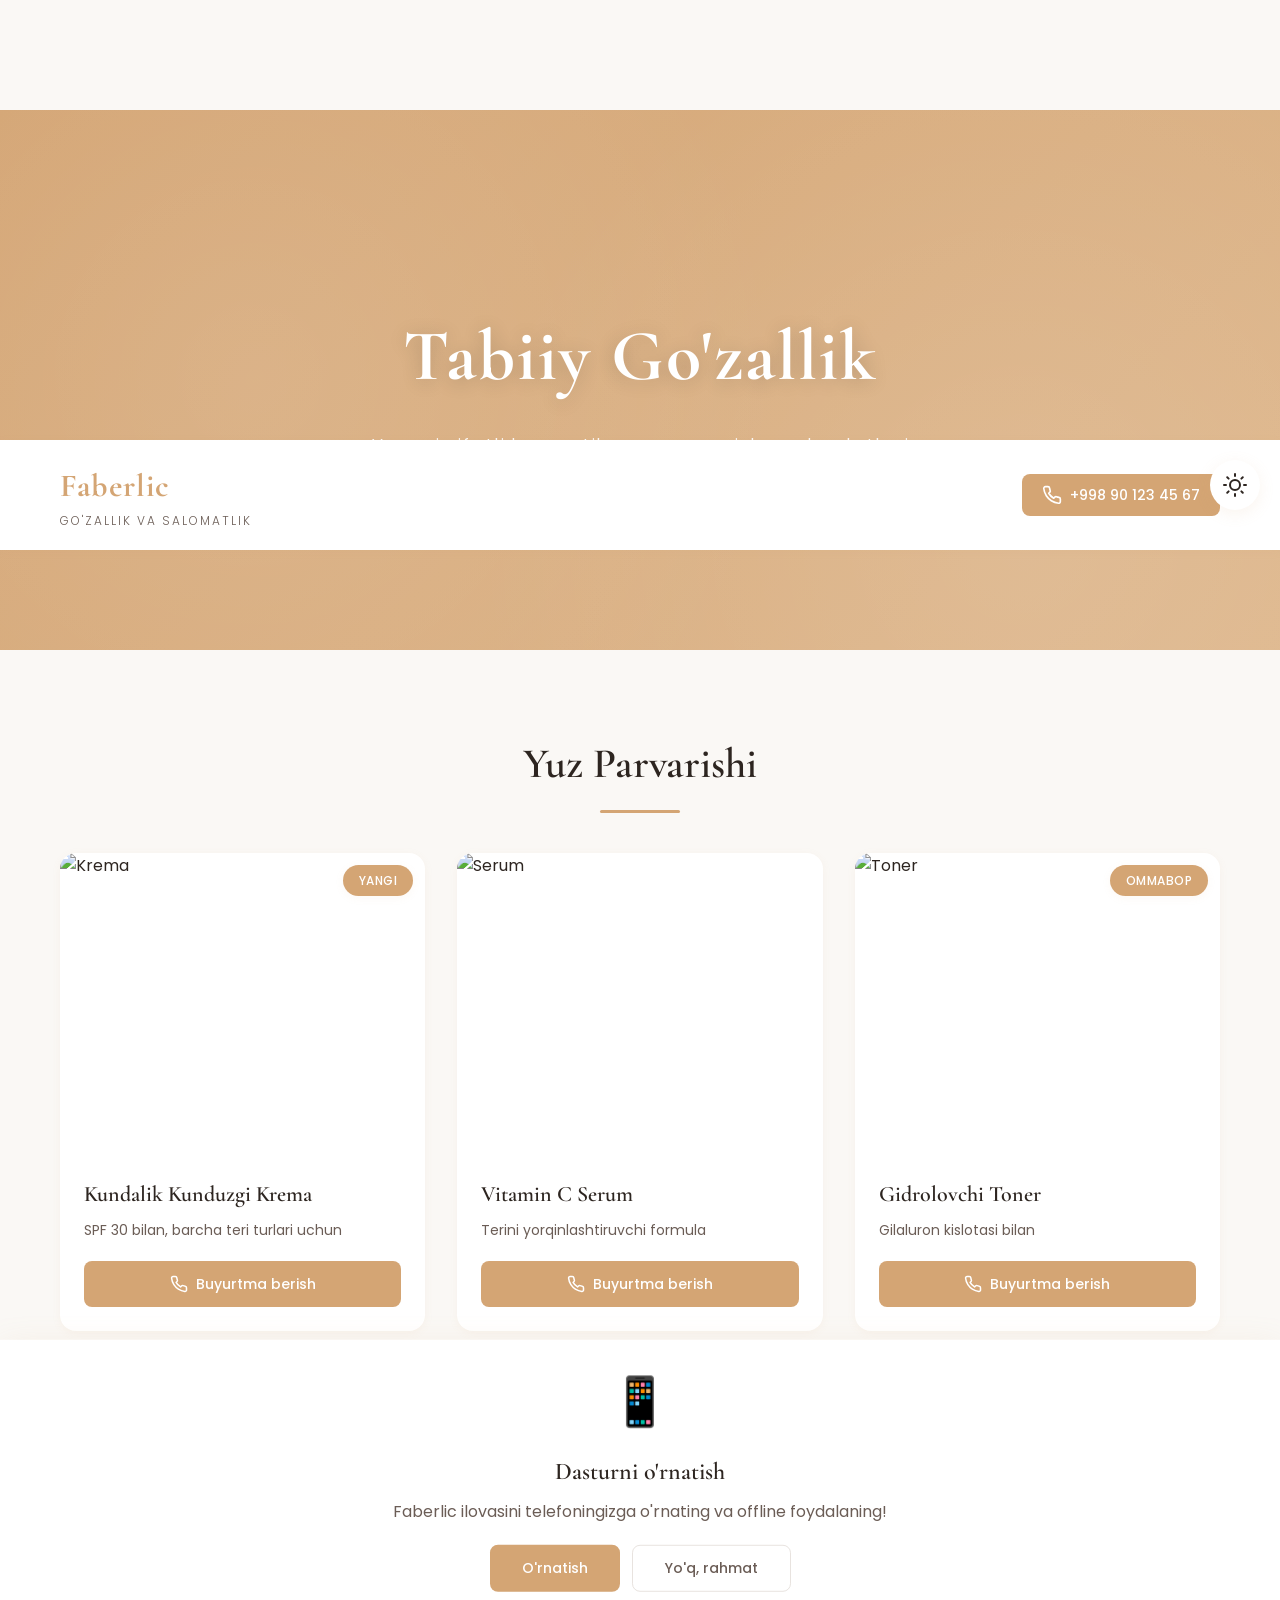
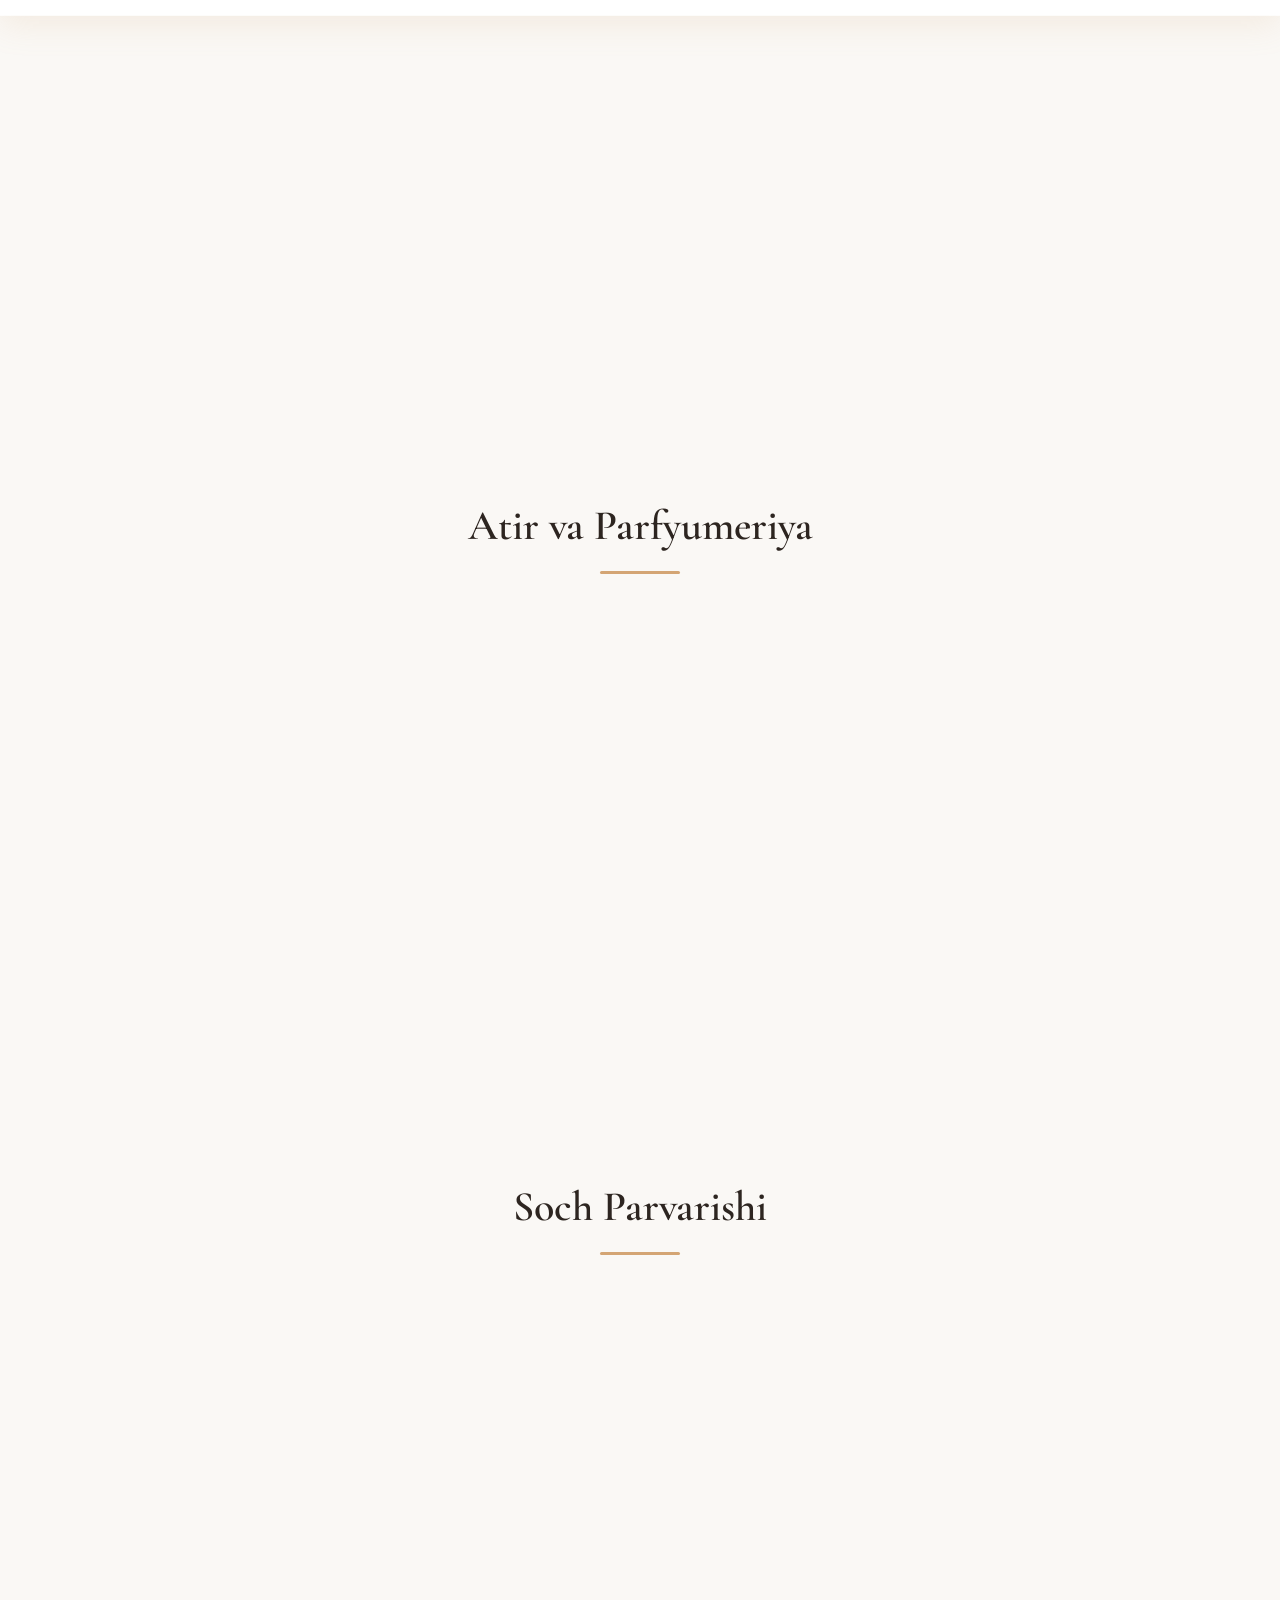
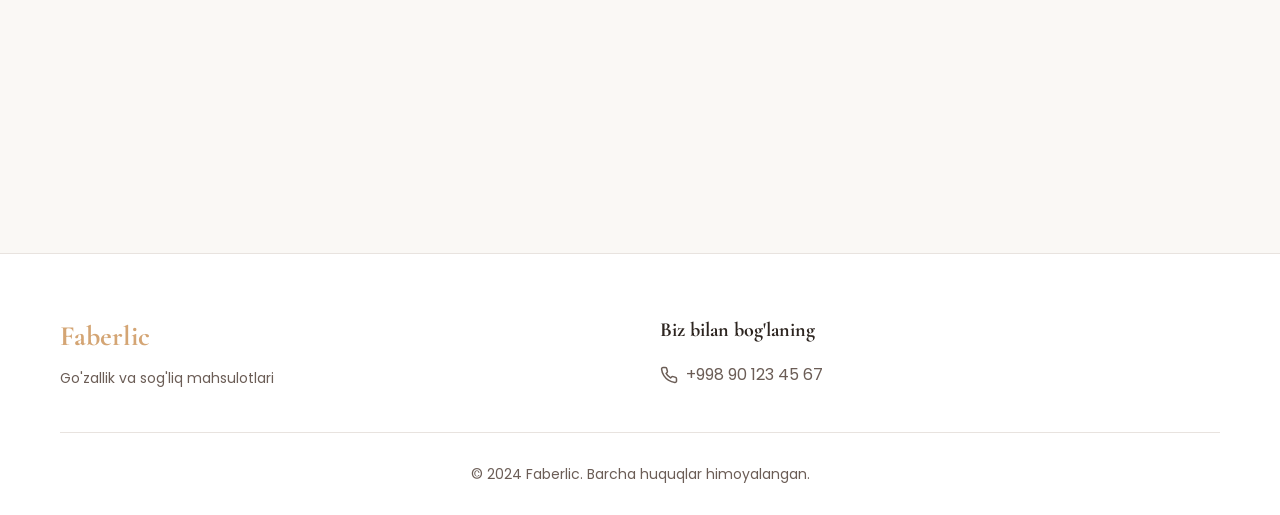
==== commit c10f3f6c: "Fix PWA manifest and service worker paths for GitHub Pages" ====
--- a/index.html
+++ b/index.html
@@ -15,8 +15,8 @@
     <meta name="apple-mobile-web-app-title" content="Faberlic">
 
     <!-- Icons -->
-    <link rel="icon" type="image/svg+xml" sizes="192x192" href="icon-192.svg">
-    <link rel="apple-touch-icon" href="icon-192.svg">
+    <link rel="icon" type="image/png" href="icon-192.png">
+    <link rel="apple-touch-icon" href="icon-192.png">
 
     <title>Faberlic - Go'zallik Galereya</title>
 
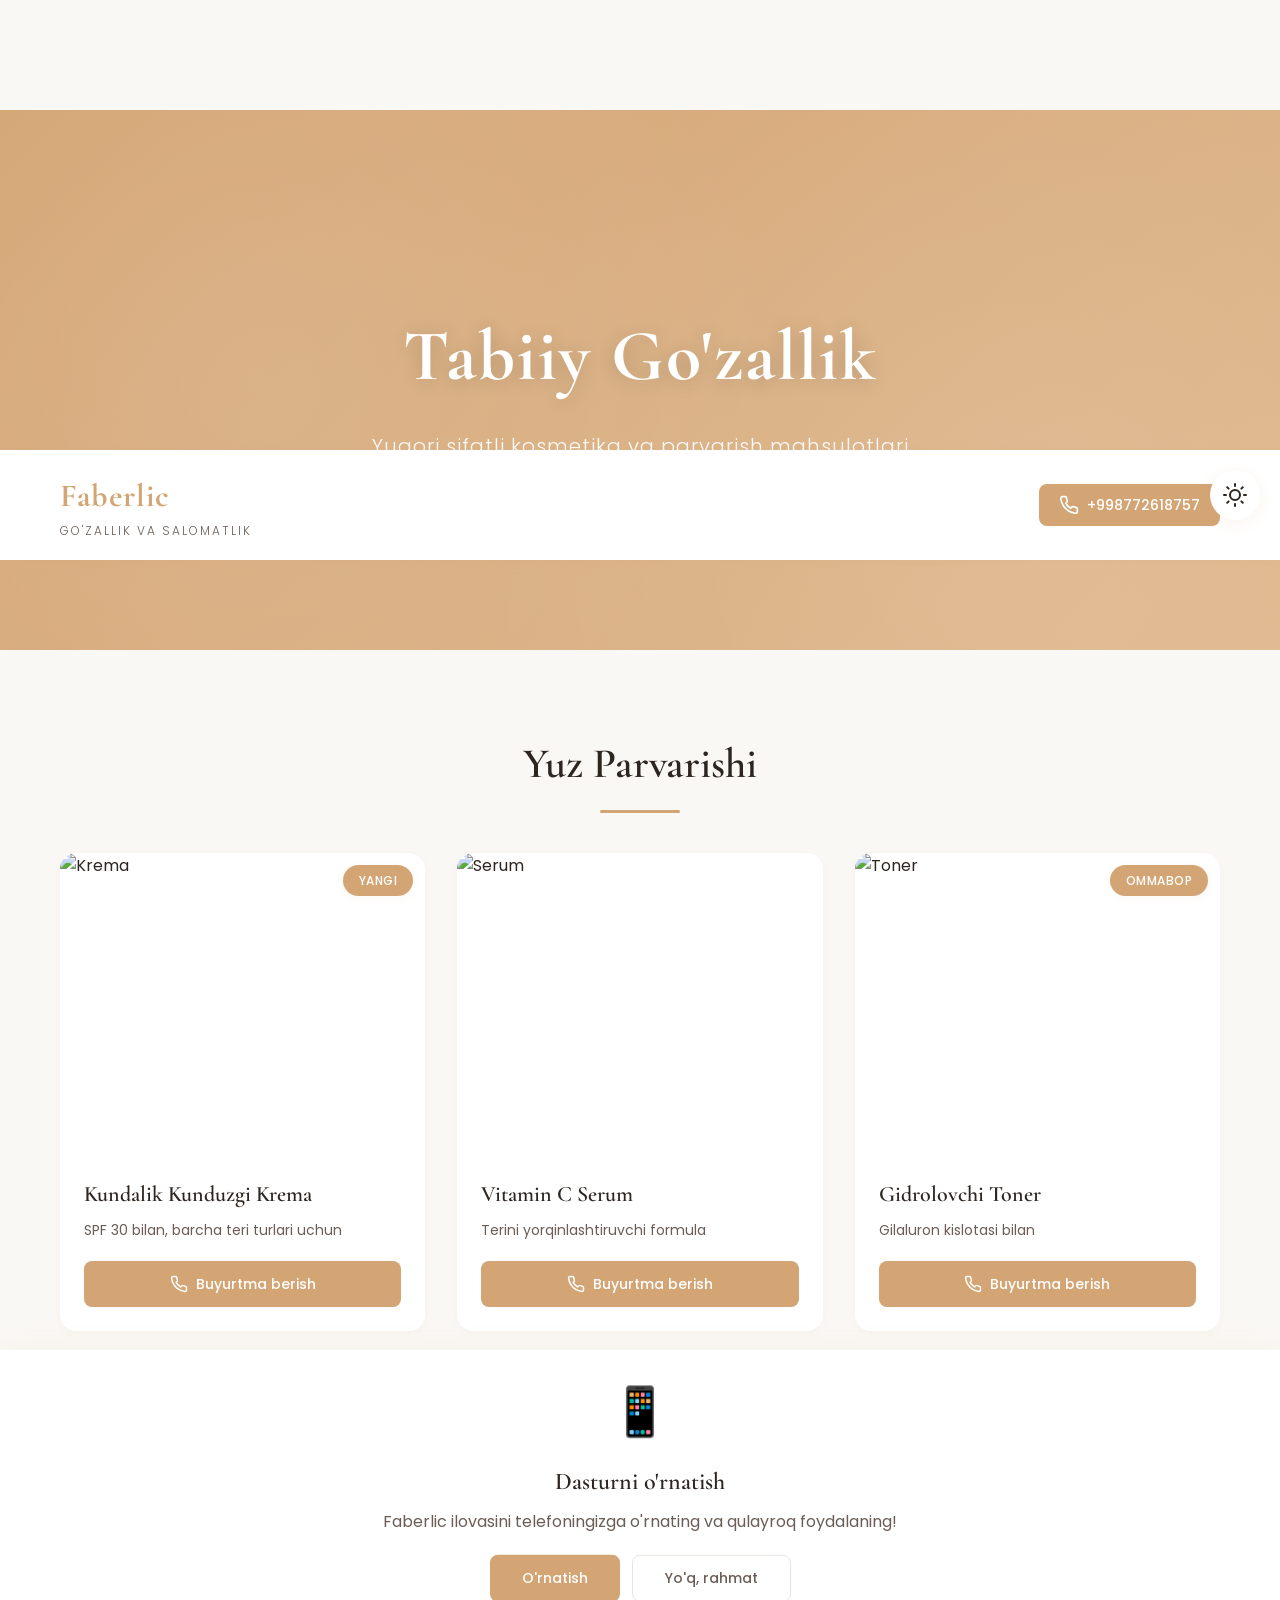
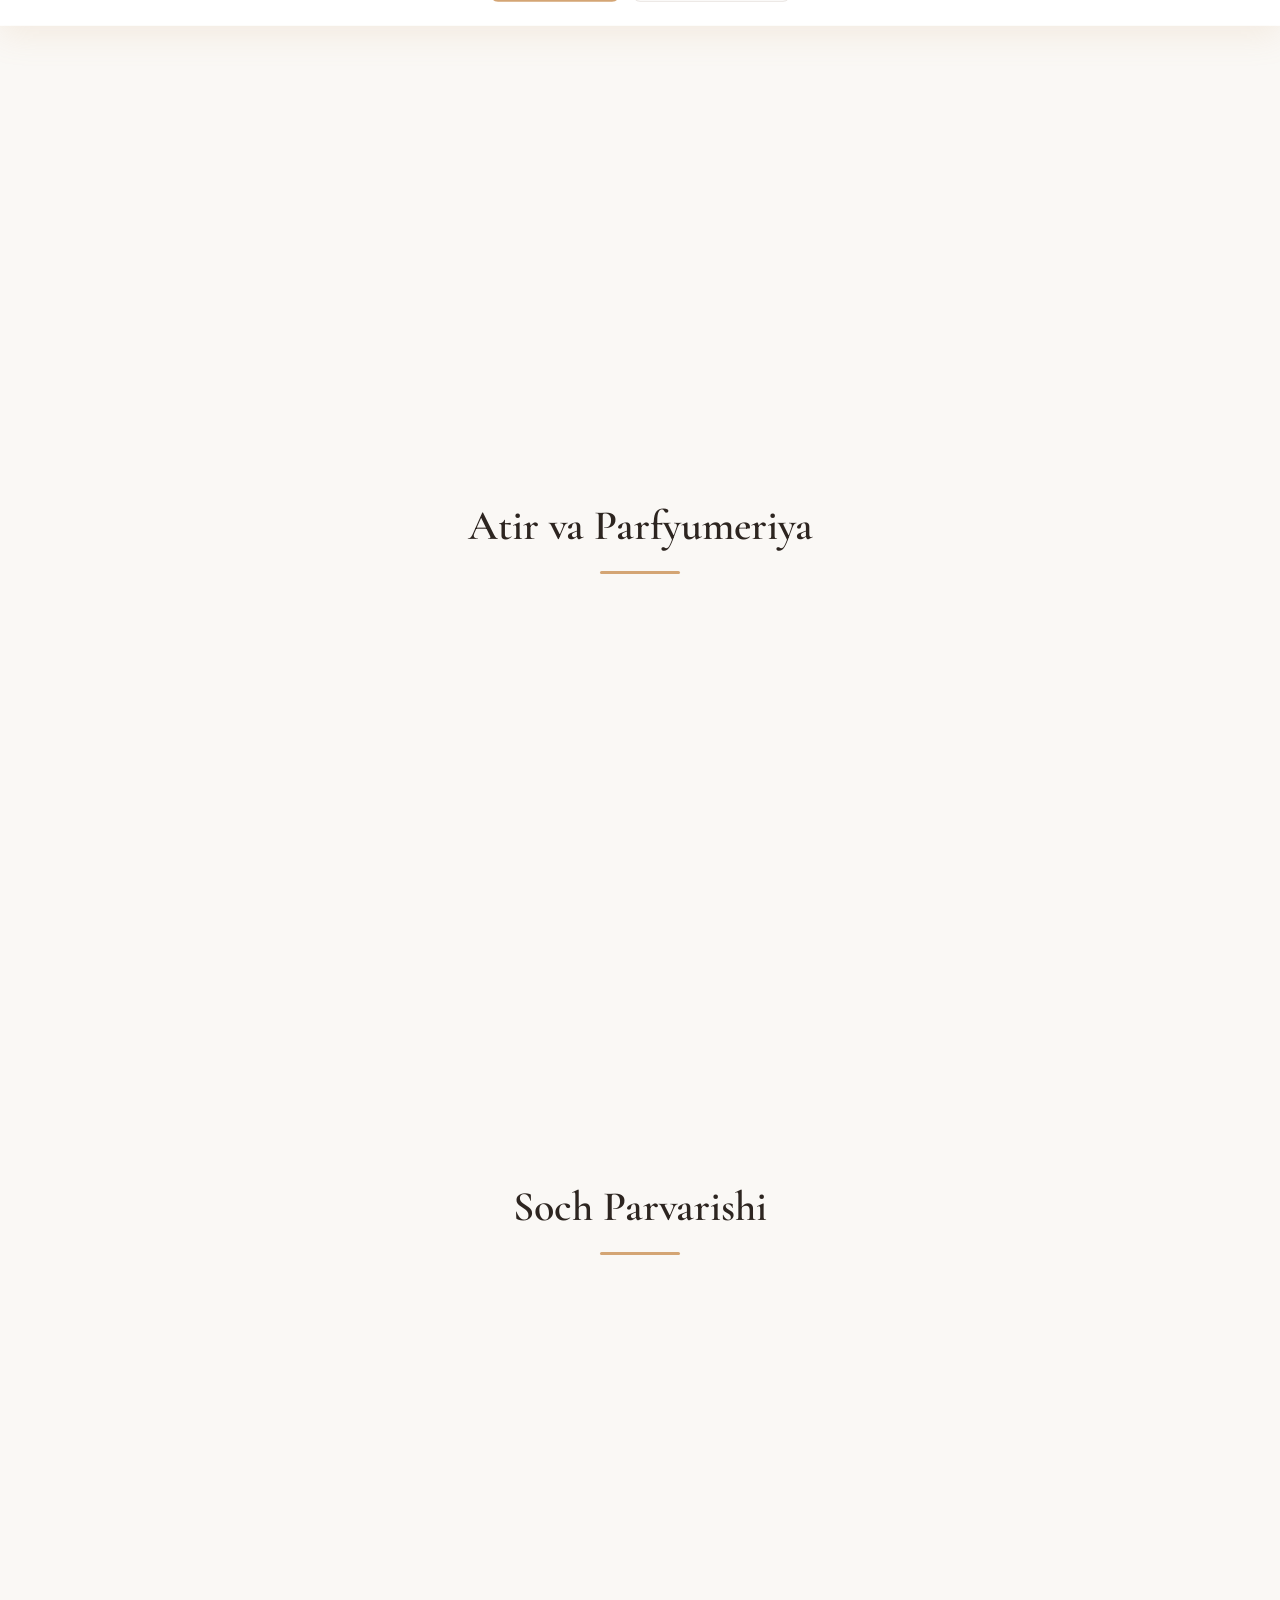
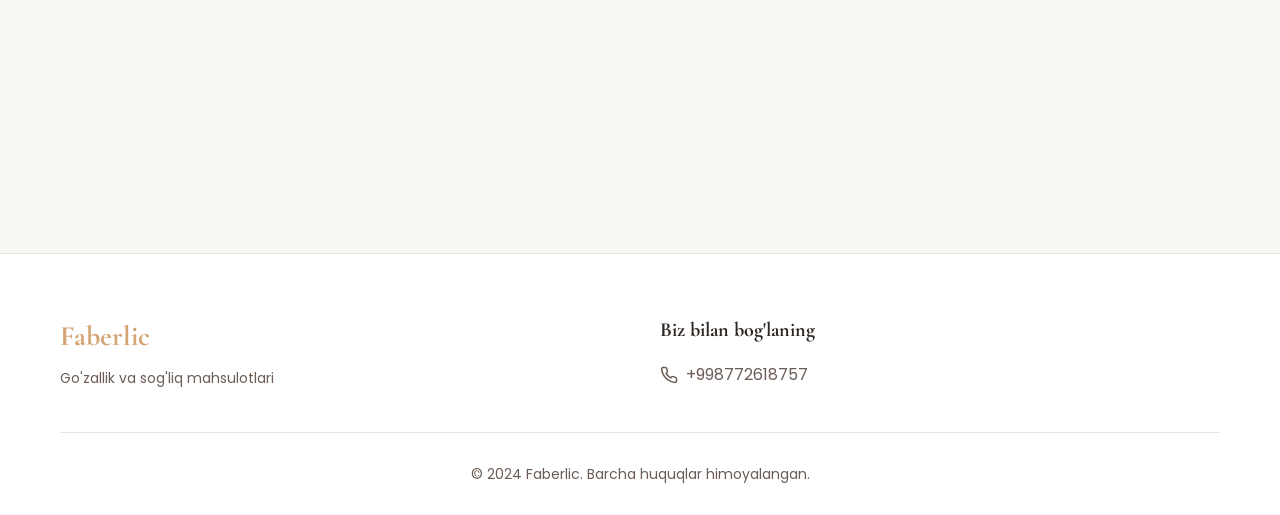
==== commit 92050b0b: "nomer olmoshdi" ====
--- a/index.html
+++ b/index.html
@@ -1,429 +1,429 @@
-<!DOCTYPE html>
-<html lang="uz">
-
-<head>
-    <meta charset="UTF-8">
-    <meta name="viewport" content="width=device-width, initial-scale=1.0">
-    <meta name="description" content="Faberlic - Go'zallik va salomatlik mahsulotlari">
-    <meta name="theme-color" content="#d4a574">
-
-    <!-- PWA Meta Tags -->
-    <link rel="manifest" href="manifest.json">
-    <meta name="mobile-web-app-capable" content="yes">
-    <meta name="apple-mobile-web-app-capable" content="yes">
-    <meta name="apple-mobile-web-app-status-bar-style" content="black-translucent">
-    <meta name="apple-mobile-web-app-title" content="Faberlic">
-
-    <!-- Icons -->
-    <link rel="icon" type="image/png" href="icon-192.png">
-    <link rel="apple-touch-icon" href="icon-192.png">
-
-    <title>Faberlic - Go'zallik Galereya</title>
-
-    <!-- Google Fonts -->
-    <link rel="preconnect" href="https://fonts.googleapis.com">
-    <link rel="preconnect" href="https://fonts.gstatic.com" crossorigin>
-    <link
-        href="https://fonts.googleapis.com/css2?family=Cormorant+Garamond:wght@300;400;600;700&family=Poppins:wght@300;400;500;600&display=swap"
-        rel="stylesheet">
-
-    <link rel="stylesheet" href="styles.css">
-</head>
-
-<body>
-    <!-- Theme Toggle Button -->
-    <button id="theme-toggle" class="theme-toggle" aria-label="Rejimni o'zgartirish">
-        <svg class="sun-icon" xmlns="http://www.w3.org/2000/svg" width="24" height="24" viewBox="0 0 24 24" fill="none"
-            stroke="currentColor" stroke-width="2" stroke-linecap="round" stroke-linejoin="round">
-            <circle cx="12" cy="12" r="5"></circle>
-            <line x1="12" y1="1" x2="12" y2="3"></line>
-            <line x1="12" y1="21" x2="12" y2="23"></line>
-            <line x1="4.22" y1="4.22" x2="5.64" y2="5.64"></line>
-            <line x1="18.36" y1="18.36" x2="19.78" y2="19.78"></line>
-            <line x1="1" y1="12" x2="3" y2="12"></line>
-            <line x1="21" y1="12" x2="23" y2="12"></line>
-            <line x1="4.22" y1="19.78" x2="5.64" y2="18.36"></line>
-            <line x1="18.36" y1="5.64" x2="19.78" y2="4.22"></line>
-        </svg>
-        <svg class="moon-icon" xmlns="http://www.w3.org/2000/svg" width="24" height="24" viewBox="0 0 24 24" fill="none"
-            stroke="currentColor" stroke-width="2" stroke-linecap="round" stroke-linejoin="round">
-            <path d="M21 12.79A9 9 0 1 1 11.21 3 7 7 0 0 0 21 12.79z"></path>
-        </svg>
-    </button>
-
-    <!-- Install Prompt (Hidden by default) -->
-    <div id="install-prompt" class="install-prompt hidden">
-        <div class="install-content">
-            <div class="install-icon">📱</div>
-            <h3>Dasturni o'rnatish</h3>
-            <p>Faberlic ilovasini telefoningizga o'rnating va offline foydalaning!</p>
-            <div class="install-buttons">
-                <button id="install-accept" class="btn-install">O'rnatish</button>
-                <button id="install-reject" class="btn-cancel">Yo'q, rahmat</button>
-            </div>
-        </div>
-    </div>
-
-    <!-- Header -->
-    <header class="header">
-        <div class="container">
-            <div class="header-content">
-                <div class="logo">
-                    <h1>Faberlic</h1>
-                    <p class="tagline">Go'zallik va Salomatlik</p>
-                </div>
-                <nav class="nav">
-                    <a href="tel:+998901234567" class="contact-link">
-                        <svg xmlns="http://www.w3.org/2000/svg" width="20" height="20" viewBox="0 0 24 24" fill="none"
-                            stroke="currentColor" stroke-width="2" stroke-linecap="round" stroke-linejoin="round">
-                            <path
-                                d="M22 16.92v3a2 2 0 0 1-2.18 2 19.79 19.79 0 0 1-8.63-3.07 19.5 19.5 0 0 1-6-6 19.79 19.79 0 0 1-3.07-8.67A2 2 0 0 1 4.11 2h3a2 2 0 0 1 2 1.72 12.84 12.84 0 0 0 .7 2.81 2 2 0 0 1-.45 2.11L8.09 9.91a16 16 0 0 0 6 6l1.27-1.27a2 2 0 0 1 2.11-.45 12.84 12.84 0 0 0 2.81.7A2 2 0 0 1 22 16.92z">
-                            </path>
-                        </svg>
-                        +998 90 123 45 67
-                    </a>
-                </nav>
-            </div>
-        </div>
-    </header>
-
-    <!-- Hero Section -->
-    <section class="hero">
-        <div class="hero-background"></div>
-        <div class="container">
-            <div class="hero-content">
-                <h2 class="hero-title">Tabiiy Go'zallik</h2>
-                <p class="hero-subtitle">Yuqori sifatli kosmetika va parvarish mahsulotlari</p>
-            </div>
-        </div>
-    </section>
-
-    <!-- Categories & Products -->
-    <main class="main">
-        <div class="container">
-            <!-- Category: Yuz parvarishi -->
-            <section class="category-section">
-                <div class="category-header">
-                    <h2 class="category-title">Yuz Parvarishi</h2>
-                    <div class="category-line"></div>
-                </div>
-                <div class="products-grid">
-                    <article class="product-card">
-                        <div class="product-image">
-                            <img src="https://images.unsplash.com/photo-1556229010-6c3f2c9ca5f8?w=500&h=500&fit=crop"
-                                alt="Krema" loading="lazy">
-                            <div class="product-badge">Yangi</div>
-                        </div>
-                        <div class="product-info">
-                            <h3 class="product-name">Kundalik Kunduzgi Krema</h3>
-                            <p class="product-description">SPF 30 bilan, barcha teri turlari uchun</p>
-                            <a href="tel:+998901234567" class="btn-order">
-                                <svg xmlns="http://www.w3.org/2000/svg" width="18" height="18" viewBox="0 0 24 24"
-                                    fill="none" stroke="currentColor" stroke-width="2" stroke-linecap="round"
-                                    stroke-linejoin="round">
-                                    <path
-                                        d="M22 16.92v3a2 2 0 0 1-2.18 2 19.79 19.79 0 0 1-8.63-3.07 19.5 19.5 0 0 1-6-6 19.79 19.79 0 0 1-3.07-8.67A2 2 0 0 1 4.11 2h3a2 2 0 0 1 2 1.72 12.84 12.84 0 0 0 .7 2.81 2 2 0 0 1-.45 2.11L8.09 9.91a16 16 0 0 0 6 6l1.27-1.27a2 2 0 0 1 2.11-.45 12.84 12.84 0 0 0 2.81.7A2 2 0 0 1 22 16.92z">
-                                    </path>
-                                </svg>
-                                Buyurtma berish
-                            </a>
-                        </div>
-                    </article>
-
-                    <article class="product-card">
-                        <div class="product-image">
-                            <img src="https://images.unsplash.com/photo-1620916566398-39f1143ab7be?w=500&h=500&fit=crop"
-                                alt="Serum" loading="lazy">
-                        </div>
-                        <div class="product-info">
-                            <h3 class="product-name">Vitamin C Serum</h3>
-                            <p class="product-description">Terini yorqinlashtiruvchi formula</p>
-                            <a href="tel:+998901234567" class="btn-order">
-                                <svg xmlns="http://www.w3.org/2000/svg" width="18" height="18" viewBox="0 0 24 24"
-                                    fill="none" stroke="currentColor" stroke-width="2" stroke-linecap="round"
-                                    stroke-linejoin="round">
-                                    <path
-                                        d="M22 16.92v3a2 2 0 0 1-2.18 2 19.79 19.79 0 0 1-8.63-3.07 19.5 19.5 0 0 1-6-6 19.79 19.79 0 0 1-3.07-8.67A2 2 0 0 1 4.11 2h3a2 2 0 0 1 2 1.72 12.84 12.84 0 0 0 .7 2.81 2 2 0 0 1-.45 2.11L8.09 9.91a16 16 0 0 0 6 6l1.27-1.27a2 2 0 0 1 2.11-.45 12.84 12.84 0 0 0 2.81.7A2 2 0 0 1 22 16.92z">
-                                    </path>
-                                </svg>
-                                Buyurtma berish
-                            </a>
-                        </div>
-                    </article>
-
-                    <article class="product-card">
-                        <div class="product-image">
-                            <img src="https://images.unsplash.com/photo-1571875257727-256c39da42af?w=500&h=500&fit=crop"
-                                alt="Toner" loading="lazy">
-                            <div class="product-badge">Ommabop</div>
-                        </div>
-                        <div class="product-info">
-                            <h3 class="product-name">Gidrolovchi Toner</h3>
-                            <p class="product-description">Gilaluron kislotasi bilan</p>
-                            <a href="tel:+998901234567" class="btn-order">
-                                <svg xmlns="http://www.w3.org/2000/svg" width="18" height="18" viewBox="0 0 24 24"
-                                    fill="none" stroke="currentColor" stroke-width="2" stroke-linecap="round"
-                                    stroke-linejoin="round">
-                                    <path
-                                        d="M22 16.92v3a2 2 0 0 1-2.18 2 19.79 19.79 0 0 1-8.63-3.07 19.5 19.5 0 0 1-6-6 19.79 19.79 0 0 1-3.07-8.67A2 2 0 0 1 4.11 2h3a2 2 0 0 1 2 1.72 12.84 12.84 0 0 0 .7 2.81 2 2 0 0 1-.45 2.11L8.09 9.91a16 16 0 0 0 6 6l1.27-1.27a2 2 0 0 1 2.11-.45 12.84 12.84 0 0 0 2.81.7A2 2 0 0 1 22 16.92z">
-                                    </path>
-                                </svg>
-                                Buyurtma berish
-                            </a>
-                        </div>
-                    </article>
-                </div>
-            </section>
-
-            <!-- Category: Tana parvarishi -->
-            <section class="category-section">
-                <div class="category-header">
-                    <h2 class="category-title">Tana Parvarishi</h2>
-                    <div class="category-line"></div>
-                </div>
-                <div class="products-grid">
-                    <article class="product-card">
-                        <div class="product-image">
-                            <img src="https://images.unsplash.com/photo-1608248543803-ba4f8c70ae0b?w=500&h=500&fit=crop"
-                                alt="Losyon" loading="lazy">
-                        </div>
-                        <div class="product-info">
-                            <h3 class="product-name">Namlovchi Tana Losyoni</h3>
-                            <p class="product-description">Shea moyi va vitamin E bilan</p>
-                            <a href="tel:+998901234567" class="btn-order">
-                                <svg xmlns="http://www.w3.org/2000/svg" width="18" height="18" viewBox="0 0 24 24"
-                                    fill="none" stroke="currentColor" stroke-width="2" stroke-linecap="round"
-                                    stroke-linejoin="round">
-                                    <path
-                                        d="M22 16.92v3a2 2 0 0 1-2.18 2 19.79 19.79 0 0 1-8.63-3.07 19.5 19.5 0 0 1-6-6 19.79 19.79 0 0 1-3.07-8.67A2 2 0 0 1 4.11 2h3a2 2 0 0 1 2 1.72 12.84 12.84 0 0 0 .7 2.81 2 2 0 0 1-.45 2.11L8.09 9.91a16 16 0 0 0 6 6l1.27-1.27a2 2 0 0 1 2.11-.45 12.84 12.84 0 0 0 2.81.7A2 2 0 0 1 22 16.92z">
-                                    </path>
-                                </svg>
-                                Buyurtma berish
-                            </a>
-                        </div>
-                    </article>
-
-                    <article class="product-card">
-                        <div class="product-image">
-                            <img src="https://images.unsplash.com/photo-1631730486572-226d1f595b68?w=500&h=500&fit=crop"
-                                alt="Dush geli" loading="lazy">
-                            <div class="product-badge">Yangi</div>
-                        </div>
-                        <div class="product-info">
-                            <h3 class="product-name">Aromatik Dush Geli</h3>
-                            <p class="product-description">Lavanda va jasmin hidi</p>
-                            <a href="tel:+998901234567" class="btn-order">
-                                <svg xmlns="http://www.w3.org/2000/svg" width="18" height="18" viewBox="0 0 24 24"
-                                    fill="none" stroke="currentColor" stroke-width="2" stroke-linecap="round"
-                                    stroke-linejoin="round">
-                                    <path
-                                        d="M22 16.92v3a2 2 0 0 1-2.18 2 19.79 19.79 0 0 1-8.63-3.07 19.5 19.5 0 0 1-6-6 19.79 19.79 0 0 1-3.07-8.67A2 2 0 0 1 4.11 2h3a2 2 0 0 1 2 1.72 12.84 12.84 0 0 0 .7 2.81 2 2 0 0 1-.45 2.11L8.09 9.91a16 16 0 0 0 6 6l1.27-1.27a2 2 0 0 1 2.11-.45 12.84 12.84 0 0 0 2.81.7A2 2 0 0 1 22 16.92z">
-                                    </path>
-                                </svg>
-                                Buyurtma berish
-                            </a>
-                        </div>
-                    </article>
-
-                    <article class="product-card">
-                        <div class="product-image">
-                            <img src="https://images.unsplash.com/photo-1612817288484-6f916006741a?w=500&h=500&fit=crop"
-                                alt="Skrab" loading="lazy">
-                        </div>
-                        <div class="product-info">
-                            <h3 class="product-name">Tana Skrabi</h3>
-                            <p class="product-description">Qahva va kokos moyi bilan</p>
-                            <a href="tel:+998901234567" class="btn-order">
-                                <svg xmlns="http://www.w3.org/2000/svg" width="18" height="18" viewBox="0 0 24 24"
-                                    fill="none" stroke="currentColor" stroke-width="2" stroke-linecap="round"
-                                    stroke-linejoin="round">
-                                    <path
-                                        d="M22 16.92v3a2 2 0 0 1-2.18 2 19.79 19.79 0 0 1-8.63-3.07 19.5 19.5 0 0 1-6-6 19.79 19.79 0 0 1-3.07-8.67A2 2 0 0 1 4.11 2h3a2 2 0 0 1 2 1.72 12.84 12.84 0 0 0 .7 2.81 2 2 0 0 1-.45 2.11L8.09 9.91a16 16 0 0 0 6 6l1.27-1.27a2 2 0 0 1 2.11-.45 12.84 12.84 0 0 0 2.81.7A2 2 0 0 1 22 16.92z">
-                                    </path>
-                                </svg>
-                                Buyurtma berish
-                            </a>
-                        </div>
-                    </article>
-                </div>
-            </section>
-
-            <!-- Category: Atir va Parfyumeriya -->
-            <section class="category-section">
-                <div class="category-header">
-                    <h2 class="category-title">Atir va Parfyumeriya</h2>
-                    <div class="category-line"></div>
-                </div>
-                <div class="products-grid">
-                    <article class="product-card">
-                        <div class="product-image">
-                            <img src="https://images.unsplash.com/photo-1541643600914-78b084683601?w=500&h=500&fit=crop"
-                                alt="Atir" loading="lazy">
-                            <div class="product-badge">Ommabop</div>
-                        </div>
-                        <div class="product-info">
-                            <h3 class="product-name">Elegant Women</h3>
-                            <p class="product-description">Gul va musk notalar</p>
-                            <a href="tel:+998901234567" class="btn-order">
-                                <svg xmlns="http://www.w3.org/2000/svg" width="18" height="18" viewBox="0 0 24 24"
-                                    fill="none" stroke="currentColor" stroke-width="2" stroke-linecap="round"
-                                    stroke-linejoin="round">
-                                    <path
-                                        d="M22 16.92v3a2 2 0 0 1-2.18 2 19.79 19.79 0 0 1-8.63-3.07 19.5 19.5 0 0 1-6-6 19.79 19.79 0 0 1-3.07-8.67A2 2 0 0 1 4.11 2h3a2 2 0 0 1 2 1.72 12.84 12.84 0 0 0 .7 2.81 2 2 0 0 1-.45 2.11L8.09 9.91a16 16 0 0 0 6 6l1.27-1.27a2 2 0 0 1 2.11-.45 12.84 12.84 0 0 0 2.81.7A2 2 0 0 1 22 16.92z">
-                                    </path>
-                                </svg>
-                                Buyurtma berish
-                            </a>
-                        </div>
-                    </article>
-
-                    <article class="product-card">
-                        <div class="product-image">
-                            <img src="https://images.unsplash.com/photo-1615634260167-c8cdede054de?w=500&h=500&fit=crop"
-                                alt="Erkaklar atiri" loading="lazy">
-                        </div>
-                        <div class="product-info">
-                            <h3 class="product-name">Homme Sport</h3>
-                            <p class="product-description">Sitrus va yog'och notalar</p>
-                            <a href="tel:+998901234567" class="btn-order">
-                                <svg xmlns="http://www.w3.org/2000/svg" width="18" height="18" viewBox="0 0 24 24"
-                                    fill="none" stroke="currentColor" stroke-width="2" stroke-linecap="round"
-                                    stroke-linejoin="round">
-                                    <path
-                                        d="M22 16.92v3a2 2 0 0 1-2.18 2 19.79 19.79 0 0 1-8.63-3.07 19.5 19.5 0 0 1-6-6 19.79 19.79 0 0 1-3.07-8.67A2 2 0 0 1 4.11 2h3a2 2 0 0 1 2 1.72 12.84 12.84 0 0 0 .7 2.81 2 2 0 0 1-.45 2.11L8.09 9.91a16 16 0 0 0 6 6l1.27-1.27a2 2 0 0 1 2.11-.45 12.84 12.84 0 0 0 2.81.7A2 2 0 0 1 22 16.92z">
-                                    </path>
-                                </svg>
-                                Buyurtma berish
-                            </a>
-                        </div>
-                    </article>
-
-                    <article class="product-card">
-                        <div class="product-image">
-                            <img src="https://images.unsplash.com/photo-1588405748880-12d1d2a59d75?w=500&h=500&fit=crop"
-                                alt="Deodorant" loading="lazy">
-                        </div>
-                        <div class="product-info">
-                            <h3 class="product-name">Fresh Deodorant</h3>
-                            <p class="product-description">24 soat himoya</p>
-                            <a href="tel:+998901234567" class="btn-order">
-                                <svg xmlns="http://www.w3.org/2000/svg" width="18" height="18" viewBox="0 0 24 24"
-                                    fill="none" stroke="currentColor" stroke-width="2" stroke-linecap="round"
-                                    stroke-linejoin="round">
-                                    <path
-                                        d="M22 16.92v3a2 2 0 0 1-2.18 2 19.79 19.79 0 0 1-8.63-3.07 19.5 19.5 0 0 1-6-6 19.79 19.79 0 0 1-3.07-8.67A2 2 0 0 1 4.11 2h3a2 2 0 0 1 2 1.72 12.84 12.84 0 0 0 .7 2.81 2 2 0 0 1-.45 2.11L8.09 9.91a16 16 0 0 0 6 6l1.27-1.27a2 2 0 0 1 2.11-.45 12.84 12.84 0 0 0 2.81.7A2 2 0 0 1 22 16.92z">
-                                    </path>
-                                </svg>
-                                Buyurtma berish
-                            </a>
-                        </div>
-                    </article>
-                </div>
-            </section>
-
-            <!-- Category: Soch parvarishi -->
-            <section class="category-section">
-                <div class="category-header">
-                    <h2 class="category-title">Soch Parvarishi</h2>
-                    <div class="category-line"></div>
-                </div>
-                <div class="products-grid">
-                    <article class="product-card">
-                        <div class="product-image">
-                            <img src="https://images.unsplash.com/photo-1608248597279-f99d160bfcbc?w=500&h=500&fit=crop"
-                                alt="Shampun" loading="lazy">
-                        </div>
-                        <div class="product-info">
-                            <h3 class="product-name">Qalinlashtiruvchi Shampun</h3>
-                            <p class="product-description">Keratin va biotin bilan</p>
-                            <a href="tel:+998901234567" class="btn-order">
-                                <svg xmlns="http://www.w3.org/2000/svg" width="18" height="18" viewBox="0 0 24 24"
-                                    fill="none" stroke="currentColor" stroke-width="2" stroke-linecap="round"
-                                    stroke-linejoin="round">
-                                    <path
-                                        d="M22 16.92v3a2 2 0 0 1-2.18 2 19.79 19.79 0 0 1-8.63-3.07 19.5 19.5 0 0 1-6-6 19.79 19.79 0 0 1-3.07-8.67A2 2 0 0 1 4.11 2h3a2 2 0 0 1 2 1.72 12.84 12.84 0 0 0 .7 2.81 2 2 0 0 1-.45 2.11L8.09 9.91a16 16 0 0 0 6 6l1.27-1.27a2 2 0 0 1 2.11-.45 12.84 12.84 0 0 0 2.81.7A2 2 0 0 1 22 16.92z">
-                                    </path>
-                                </svg>
-                                Buyurtma berish
-                            </a>
-                        </div>
-                    </article>
-
-                    <article class="product-card">
-                        <div class="product-image">
-                            <img src="https://images.unsplash.com/photo-1608248543803-ba4f8c70ae0b?w=500&h=500&fit=crop"
-                                alt="Konditsioner" loading="lazy">
-                            <div class="product-badge">Yangi</div>
-                        </div>
-                        <div class="product-info">
-                            <h3 class="product-name">Namlovchi Konditsioner</h3>
-                            <p class="product-description">Argan moyi bilan</p>
-                            <a href="tel:+998901234567" class="btn-order">
-                                <svg xmlns="http://www.w3.org/2000/svg" width="18" height="18" viewBox="0 0 24 24"
-                                    fill="none" stroke="currentColor" stroke-width="2" stroke-linecap="round"
-                                    stroke-linejoin="round">
-                                    <path
-                                        d="M22 16.92v3a2 2 0 0 1-2.18 2 19.79 19.79 0 0 1-8.63-3.07 19.5 19.5 0 0 1-6-6 19.79 19.79 0 0 1-3.07-8.67A2 2 0 0 1 4.11 2h3a2 2 0 0 1 2 1.72 12.84 12.84 0 0 0 .7 2.81 2 2 0 0 1-.45 2.11L8.09 9.91a16 16 0 0 0 6 6l1.27-1.27a2 2 0 0 1 2.11-.45 12.84 12.84 0 0 0 2.81.7A2 2 0 0 1 22 16.92z">
-                                    </path>
-                                </svg>
-                                Buyurtma berish
-                            </a>
-                        </div>
-                    </article>
-
-                    <article class="product-card">
-                        <div class="product-image">
-                            <img src="https://images.unsplash.com/photo-1535585209827-a15fcdbc4c2d?w=500&h=500&fit=crop"
-                                alt="Soch moyi" loading="lazy">
-                        </div>
-                        <div class="product-info">
-                            <h3 class="product-name">Tiklovchi Soch Moyi</h3>
-                            <p class="product-description">Tabiiy moylar kompleksi</p>
-                            <a href="tel:+998901234567" class="btn-order">
-                                <svg xmlns="http://www.w3.org/2000/svg" width="18" height="18" viewBox="0 0 24 24"
-                                    fill="none" stroke="currentColor" stroke-width="2" stroke-linecap="round"
-                                    stroke-linejoin="round">
-                                    <path
-                                        d="M22 16.92v3a2 2 0 0 1-2.18 2 19.79 19.79 0 0 1-8.63-3.07 19.5 19.5 0 0 1-6-6 19.79 19.79 0 0 1-3.07-8.67A2 2 0 0 1 4.11 2h3a2 2 0 0 1 2 1.72 12.84 12.84 0 0 0 .7 2.81 2 2 0 0 1-.45 2.11L8.09 9.91a16 16 0 0 0 6 6l1.27-1.27a2 2 0 0 1 2.11-.45 12.84 12.84 0 0 0 2.81.7A2 2 0 0 1 22 16.92z">
-                                    </path>
-                                </svg>
-                                Buyurtma berish
-                            </a>
-                        </div>
-                    </article>
-                </div>
-            </section>
-        </div>
-    </main>
-
-    <!-- Footer -->
-    <footer class="footer">
-        <div class="container">
-            <div class="footer-content">
-                <div class="footer-brand">
-                    <h3>Faberlic</h3>
-                    <p>Go'zallik va sog'liq mahsulotlari</p>
-                </div>
-                <div class="footer-contact">
-                    <h4>Biz bilan bog'laning</h4>
-                    <a href="tel:+998901234567" class="footer-link">
-                        <svg xmlns="http://www.w3.org/2000/svg" width="18" height="18" viewBox="0 0 24 24" fill="none"
-                            stroke="currentColor" stroke-width="2" stroke-linecap="round" stroke-linejoin="round">
-                            <path
-                                d="M22 16.92v3a2 2 0 0 1-2.18 2 19.79 19.79 0 0 1-8.63-3.07 19.5 19.5 0 0 1-6-6 19.79 19.79 0 0 1-3.07-8.67A2 2 0 0 1 4.11 2h3a2 2 0 0 1 2 1.72 12.84 12.84 0 0 0 .7 2.81 2 2 0 0 1-.45 2.11L8.09 9.91a16 16 0 0 0 6 6l1.27-1.27a2 2 0 0 1 2.11-.45 12.84 12.84 0 0 0 2.81.7A2 2 0 0 1 22 16.92z">
-                            </path>
-                        </svg>
-                        +998 90 123 45 67
-                    </a>
-                </div>
-            </div>
-            <div class="footer-bottom">
-                <p>&copy; 2024 Faberlic. Barcha huquqlar himoyalangan.</p>
-            </div>
-        </div>
-    </footer>
-
-    <script src="app.js"></script>
-</body>
-
+<!DOCTYPE html>
+<html lang="uz">
+
+<head>
+    <meta charset="UTF-8">
+    <meta name="viewport" content="width=device-width, initial-scale=1.0">
+    <meta name="description" content="Faberlic - Go'zallik va salomatlik mahsulotlari">
+    <meta name="theme-color" content="#d4a574">
+
+    <!-- PWA Meta Tags -->
+    <link rel="manifest" href="manifest.json">
+    <meta name="mobile-web-app-capable" content="yes">
+    <meta name="apple-mobile-web-app-capable" content="yes">
+    <meta name="apple-mobile-web-app-status-bar-style" content="black-translucent">
+    <meta name="apple-mobile-web-app-title" content="Faberlic">
+
+    <!-- Icons -->
+    <link rel="icon" type="image/png" href="icon-192.png">
+    <link rel="apple-touch-icon" href="icon-192.png">
+
+    <title>Faberlic - Go'zallik Galereyasi</title>
+
+    <!-- Google Fonts -->
+    <link rel="preconnect" href="https://fonts.googleapis.com">
+    <link rel="preconnect" href="https://fonts.gstatic.com" crossorigin>
+    <link
+            href="https://fonts.googleapis.com/css2?family=Cormorant+Garamond:wght@300;400;600;700&family=Poppins:wght@300;400;500;600&display=swap"
+            rel="stylesheet">
+
+    <link rel="stylesheet" href="styles.css">
+</head>
+
+<body>
+<!-- Theme Toggle Button -->
+<button id="theme-toggle" class="theme-toggle" aria-label="Rejimni o'zgartirish">
+    <svg class="sun-icon" xmlns="http://www.w3.org/2000/svg" width="24" height="24" viewBox="0 0 24 24" fill="none"
+         stroke="currentColor" stroke-width="2" stroke-linecap="round" stroke-linejoin="round">
+        <circle cx="12" cy="12" r="5"></circle>
+        <line x1="12" y1="1" x2="12" y2="3"></line>
+        <line x1="12" y1="21" x2="12" y2="23"></line>
+        <line x1="4.22" y1="4.22" x2="5.64" y2="5.64"></line>
+        <line x1="18.36" y1="18.36" x2="19.78" y2="19.78"></line>
+        <line x1="1" y1="12" x2="3" y2="12"></line>
+        <line x1="21" y1="12" x2="23" y2="12"></line>
+        <line x1="4.22" y1="19.78" x2="5.64" y2="18.36"></line>
+        <line x1="18.36" y1="5.64" x2="19.78" y2="4.22"></line>
+    </svg>
+    <svg class="moon-icon" xmlns="http://www.w3.org/2000/svg" width="24" height="24" viewBox="0 0 24 24" fill="none"
+         stroke="currentColor" stroke-width="2" stroke-linecap="round" stroke-linejoin="round">
+        <path d="M21 12.79A9 9 0 1 1 11.21 3 7 7 0 0 0 21 12.79z"></path>
+    </svg>
+</button>
+
+<!-- Install Prompt (Hidden by default) -->
+<div id="install-prompt" class="install-prompt hidden">
+    <div class="install-content">
+        <div class="install-icon">📱</div>
+        <h3>Dasturni o'rnatish</h3>
+        <p>Faberlic ilovasini telefoningizga o'rnating va qulayroq foydalaning!</p>
+        <div class="install-buttons">
+            <button id="install-accept" class="btn-install">O'rnatish</button>
+            <button id="install-reject" class="btn-cancel">Yo'q, rahmat</button>
+        </div>
+    </div>
+</div>
+
+<!-- Header -->
+<header class="header">
+    <div class="container">
+        <div class="header-content">
+            <div class="logo">
+                <h1>Faberlic</h1>
+                <p class="tagline">Go'zallik va Salomatlik</p>
+            </div>
+            <nav class="nav">
+                <a href="tel:+998772618757" class="contact-link">
+                    <svg xmlns="http://www.w3.org/2000/svg" width="20" height="20" viewBox="0 0 24 24" fill="none"
+                         stroke="currentColor" stroke-width="2" stroke-linecap="round" stroke-linejoin="round">
+                        <path
+                                d="M22 16.92v3a2 2 0 0 1-2.18 2 19.79 19.79 0 0 1-8.63-3.07 19.5 19.5 0 0 1-6-6 19.79 19.79 0 0 1-3.07-8.67A2 2 0 0 1 4.11 2h3a2 2 0 0 1 2 1.72 12.84 12.84 0 0 0 .7 2.81 2 2 0 0 1-.45 2.11L8.09 9.91a16 16 0 0 0 6 6l1.27-1.27a2 2 0 0 1 2.11-.45 12.84 12.84 0 0 0 2.81.7A2 2 0 0 1 22 16.92z">
+                        </path>
+                    </svg>
+                    +998772618757
+                </a>
+            </nav>
+        </div>
+    </div>
+</header>
+
+<!-- Hero Section -->
+<section class="hero">
+    <div class="hero-background"></div>
+    <div class="container">
+        <div class="hero-content">
+            <h2 class="hero-title">Tabiiy Go'zallik</h2>
+            <p class="hero-subtitle">Yuqori sifatli kosmetika va parvarish mahsulotlari</p>
+        </div>
+    </div>
+</section>
+
+<!-- Categories & Products -->
+<main class="main">
+    <div class="container">
+        <!-- Category: Yuz parvarishi -->
+        <section class="category-section">
+            <div class="category-header">
+                <h2 class="category-title">Yuz Parvarishi</h2>
+                <div class="category-line"></div>
+            </div>
+            <div class="products-grid">
+                <article class="product-card">
+                    <div class="product-image">
+                        <img src="https://images.unsplash.com/photo-1556229010-6c3f2c9ca5f8?w=500&h=500&fit=crop"
+                             alt="Krema" loading="lazy">
+                        <div class="product-badge">Yangi</div>
+                    </div>
+                    <div class="product-info">
+                        <h3 class="product-name">Kundalik Kunduzgi Krema</h3>
+                        <p class="product-description">SPF 30 bilan, barcha teri turlari uchun</p>
+                        <a href="tel:+998772618757" class="btn-order">
+                            <svg xmlns="http://www.w3.org/2000/svg" width="18" height="18" viewBox="0 0 24 24"
+                                 fill="none" stroke="currentColor" stroke-width="2" stroke-linecap="round"
+                                 stroke-linejoin="round">
+                                <path
+                                        d="M22 16.92v3a2 2 0 0 1-2.18 2 19.79 19.79 0 0 1-8.63-3.07 19.5 19.5 0 0 1-6-6 19.79 19.79 0 0 1-3.07-8.67A2 2 0 0 1 4.11 2h3a2 2 0 0 1 2 1.72 12.84 12.84 0 0 0 .7 2.81 2 2 0 0 1-.45 2.11L8.09 9.91a16 16 0 0 0 6 6l1.27-1.27a2 2 0 0 1 2.11-.45 12.84 12.84 0 0 0 2.81.7A2 2 0 0 1 22 16.92z">
+                                </path>
+                            </svg>
+                            Buyurtma berish
+                        </a>
+                    </div>
+                </article>
+
+                <article class="product-card">
+                    <div class="product-image">
+                        <img src="https://images.unsplash.com/photo-1620916566398-39f1143ab7be?w=500&h=500&fit=crop"
+                             alt="Serum" loading="lazy">
+                    </div>
+                    <div class="product-info">
+                        <h3 class="product-name">Vitamin C Serum</h3>
+                        <p class="product-description">Terini yorqinlashtiruvchi formula</p>
+                        <a href="tel:+998772618757" class="btn-order">
+                            <svg xmlns="http://www.w3.org/2000/svg" width="18" height="18" viewBox="0 0 24 24"
+                                 fill="none" stroke="currentColor" stroke-width="2" stroke-linecap="round"
+                                 stroke-linejoin="round">
+                                <path
+                                        d="M22 16.92v3a2 2 0 0 1-2.18 2 19.79 19.79 0 0 1-8.63-3.07 19.5 19.5 0 0 1-6-6 19.79 19.79 0 0 1-3.07-8.67A2 2 0 0 1 4.11 2h3a2 2 0 0 1 2 1.72 12.84 12.84 0 0 0 .7 2.81 2 2 0 0 1-.45 2.11L8.09 9.91a16 16 0 0 0 6 6l1.27-1.27a2 2 0 0 1 2.11-.45 12.84 12.84 0 0 0 2.81.7A2 2 0 0 1 22 16.92z">
+                                </path>
+                            </svg>
+                            Buyurtma berish
+                        </a>
+                    </div>
+                </article>
+
+                <article class="product-card">
+                    <div class="product-image">
+                        <img src="https://images.unsplash.com/photo-1571875257727-256c39da42af?w=500&h=500&fit=crop"
+                             alt="Toner" loading="lazy">
+                        <div class="product-badge">Ommabop</div>
+                    </div>
+                    <div class="product-info">
+                        <h3 class="product-name">Gidrolovchi Toner</h3>
+                        <p class="product-description">Gilaluron kislotasi bilan</p>
+                        <a href="tel:+998772618757" class="btn-order">
+                            <svg xmlns="http://www.w3.org/2000/svg" width="18" height="18" viewBox="0 0 24 24"
+                                 fill="none" stroke="currentColor" stroke-width="2" stroke-linecap="round"
+                                 stroke-linejoin="round">
+                                <path
+                                        d="M22 16.92v3a2 2 0 0 1-2.18 2 19.79 19.79 0 0 1-8.63-3.07 19.5 19.5 0 0 1-6-6 19.79 19.79 0 0 1-3.07-8.67A2 2 0 0 1 4.11 2h3a2 2 0 0 1 2 1.72 12.84 12.84 0 0 0 .7 2.81 2 2 0 0 1-.45 2.11L8.09 9.91a16 16 0 0 0 6 6l1.27-1.27a2 2 0 0 1 2.11-.45 12.84 12.84 0 0 0 2.81.7A2 2 0 0 1 22 16.92z">
+                                </path>
+                            </svg>
+                            Buyurtma berish
+                        </a>
+                    </div>
+                </article>
+            </div>
+        </section>
+
+        <!-- Category: Tana parvarishi -->
+        <section class="category-section">
+            <div class="category-header">
+                <h2 class="category-title">Tana Parvarishi</h2>
+                <div class="category-line"></div>
+            </div>
+            <div class="products-grid">
+                <article class="product-card">
+                    <div class="product-image">
+                        <img src="https://images.unsplash.com/photo-1608248543803-ba4f8c70ae0b?w=500&h=500&fit=crop"
+                             alt="Losyon" loading="lazy">
+                    </div>
+                    <div class="product-info">
+                        <h3 class="product-name">Namlovchi Tana Losyoni</h3>
+                        <p class="product-description">Shea moyi va vitamin E bilan</p>
+                        <a href="tel:+998772618757" class="btn-order">
+                            <svg xmlns="http://www.w3.org/2000/svg" width="18" height="18" viewBox="0 0 24 24"
+                                 fill="none" stroke="currentColor" stroke-width="2" stroke-linecap="round"
+                                 stroke-linejoin="round">
+                                <path
+                                        d="M22 16.92v3a2 2 0 0 1-2.18 2 19.79 19.79 0 0 1-8.63-3.07 19.5 19.5 0 0 1-6-6 19.79 19.79 0 0 1-3.07-8.67A2 2 0 0 1 4.11 2h3a2 2 0 0 1 2 1.72 12.84 12.84 0 0 0 .7 2.81 2 2 0 0 1-.45 2.11L8.09 9.91a16 16 0 0 0 6 6l1.27-1.27a2 2 0 0 1 2.11-.45 12.84 12.84 0 0 0 2.81.7A2 2 0 0 1 22 16.92z">
+                                </path>
+                            </svg>
+                            Buyurtma berish
+                        </a>
+                    </div>
+                </article>
+
+                <article class="product-card">
+                    <div class="product-image">
+                        <img src="https://images.unsplash.com/photo-1631730486572-226d1f595b68?w=500&h=500&fit=crop"
+                             alt="Dush geli" loading="lazy">
+                        <div class="product-badge">Yangi</div>
+                    </div>
+                    <div class="product-info">
+                        <h3 class="product-name">Aromatik Dush Geli</h3>
+                        <p class="product-description">Lavanda va jasmin hidi</p>
+                        <a href="tel:+998772618757" class="btn-order">
+                            <svg xmlns="http://www.w3.org/2000/svg" width="18" height="18" viewBox="0 0 24 24"
+                                 fill="none" stroke="currentColor" stroke-width="2" stroke-linecap="round"
+                                 stroke-linejoin="round">
+                                <path
+                                        d="M22 16.92v3a2 2 0 0 1-2.18 2 19.79 19.79 0 0 1-8.63-3.07 19.5 19.5 0 0 1-6-6 19.79 19.79 0 0 1-3.07-8.67A2 2 0 0 1 4.11 2h3a2 2 0 0 1 2 1.72 12.84 12.84 0 0 0 .7 2.81 2 2 0 0 1-.45 2.11L8.09 9.91a16 16 0 0 0 6 6l1.27-1.27a2 2 0 0 1 2.11-.45 12.84 12.84 0 0 0 2.81.7A2 2 0 0 1 22 16.92z">
+                                </path>
+                            </svg>
+                            Buyurtma berish
+                        </a>
+                    </div>
+                </article>
+
+                <article class="product-card">
+                    <div class="product-image">
+                        <img src="https://images.unsplash.com/photo-1612817288484-6f916006741a?w=500&h=500&fit=crop"
+                             alt="Skrab" loading="lazy">
+                    </div>
+                    <div class="product-info">
+                        <h3 class="product-name">Tana Skrabi</h3>
+                        <p class="product-description">Qahva va kokos moyi bilan</p>
+                        <a href="tel:+998772618757" class="btn-order">
+                            <svg xmlns="http://www.w3.org/2000/svg" width="18" height="18" viewBox="0 0 24 24"
+                                 fill="none" stroke="currentColor" stroke-width="2" stroke-linecap="round"
+                                 stroke-linejoin="round">
+                                <path
+                                        d="M22 16.92v3a2 2 0 0 1-2.18 2 19.79 19.79 0 0 1-8.63-3.07 19.5 19.5 0 0 1-6-6 19.79 19.79 0 0 1-3.07-8.67A2 2 0 0 1 4.11 2h3a2 2 0 0 1 2 1.72 12.84 12.84 0 0 0 .7 2.81 2 2 0 0 1-.45 2.11L8.09 9.91a16 16 0 0 0 6 6l1.27-1.27a2 2 0 0 1 2.11-.45 12.84 12.84 0 0 0 2.81.7A2 2 0 0 1 22 16.92z">
+                                </path>
+                            </svg>
+                            Buyurtma berish
+                        </a>
+                    </div>
+                </article>
+            </div>
+        </section>
+
+        <!-- Category: Atir va Parfyumeriya -->
+        <section class="category-section">
+            <div class="category-header">
+                <h2 class="category-title">Atir va Parfyumeriya</h2>
+                <div class="category-line"></div>
+            </div>
+            <div class="products-grid">
+                <article class="product-card">
+                    <div class="product-image">
+                        <img src="https://images.unsplash.com/photo-1541643600914-78b084683601?w=500&h=500&fit=crop"
+                             alt="Atir" loading="lazy">
+                        <div class="product-badge">Ommabop</div>
+                    </div>
+                    <div class="product-info">
+                        <h3 class="product-name">Elegant Women</h3>
+                        <p class="product-description">Gul va musk notalar</p>
+                        <a href="tel:+998772618757" class="btn-order">
+                            <svg xmlns="http://www.w3.org/2000/svg" width="18" height="18" viewBox="0 0 24 24"
+                                 fill="none" stroke="currentColor" stroke-width="2" stroke-linecap="round"
+                                 stroke-linejoin="round">
+                                <path
+                                        d="M22 16.92v3a2 2 0 0 1-2.18 2 19.79 19.79 0 0 1-8.63-3.07 19.5 19.5 0 0 1-6-6 19.79 19.79 0 0 1-3.07-8.67A2 2 0 0 1 4.11 2h3a2 2 0 0 1 2 1.72 12.84 12.84 0 0 0 .7 2.81 2 2 0 0 1-.45 2.11L8.09 9.91a16 16 0 0 0 6 6l1.27-1.27a2 2 0 0 1 2.11-.45 12.84 12.84 0 0 0 2.81.7A2 2 0 0 1 22 16.92z">
+                                </path>
+                            </svg>
+                            Buyurtma berish
+                        </a>
+                    </div>
+                </article>
+
+                <article class="product-card">
+                    <div class="product-image">
+                        <img src="https://images.unsplash.com/photo-1615634260167-c8cdede054de?w=500&h=500&fit=crop"
+                             alt="Erkaklar atiri" loading="lazy">
+                    </div>
+                    <div class="product-info">
+                        <h3 class="product-name">Homme Sport</h3>
+                        <p class="product-description">Sitrus va yog'och notalar</p>
+                        <a href="tel:+998772618757" class="btn-order">
+                            <svg xmlns="http://www.w3.org/2000/svg" width="18" height="18" viewBox="0 0 24 24"
+                                 fill="none" stroke="currentColor" stroke-width="2" stroke-linecap="round"
+                                 stroke-linejoin="round">
+                                <path
+                                        d="M22 16.92v3a2 2 0 0 1-2.18 2 19.79 19.79 0 0 1-8.63-3.07 19.5 19.5 0 0 1-6-6 19.79 19.79 0 0 1-3.07-8.67A2 2 0 0 1 4.11 2h3a2 2 0 0 1 2 1.72 12.84 12.84 0 0 0 .7 2.81 2 2 0 0 1-.45 2.11L8.09 9.91a16 16 0 0 0 6 6l1.27-1.27a2 2 0 0 1 2.11-.45 12.84 12.84 0 0 0 2.81.7A2 2 0 0 1 22 16.92z">
+                                </path>
+                            </svg>
+                            Buyurtma berish
+                        </a>
+                    </div>
+                </article>
+
+                <article class="product-card">
+                    <div class="product-image">
+                        <img src="https://images.unsplash.com/photo-1588405748880-12d1d2a59d75?w=500&h=500&fit=crop"
+                             alt="Deodorant" loading="lazy">
+                    </div>
+                    <div class="product-info">
+                        <h3 class="product-name">Fresh Deodorant</h3>
+                        <p class="product-description">24 soat himoya</p>
+                        <a href="tel:+998772618757" class="btn-order">
+                            <svg xmlns="http://www.w3.org/2000/svg" width="18" height="18" viewBox="0 0 24 24"
+                                 fill="none" stroke="currentColor" stroke-width="2" stroke-linecap="round"
+                                 stroke-linejoin="round">
+                                <path
+                                        d="M22 16.92v3a2 2 0 0 1-2.18 2 19.79 19.79 0 0 1-8.63-3.07 19.5 19.5 0 0 1-6-6 19.79 19.79 0 0 1-3.07-8.67A2 2 0 0 1 4.11 2h3a2 2 0 0 1 2 1.72 12.84 12.84 0 0 0 .7 2.81 2 2 0 0 1-.45 2.11L8.09 9.91a16 16 0 0 0 6 6l1.27-1.27a2 2 0 0 1 2.11-.45 12.84 12.84 0 0 0 2.81.7A2 2 0 0 1 22 16.92z">
+                                </path>
+                            </svg>
+                            Buyurtma berish
+                        </a>
+                    </div>
+                </article>
+            </div>
+        </section>
+
+        <!-- Category: Soch parvarishi -->
+        <section class="category-section">
+            <div class="category-header">
+                <h2 class="category-title">Soch Parvarishi</h2>
+                <div class="category-line"></div>
+            </div>
+            <div class="products-grid">
+                <article class="product-card">
+                    <div class="product-image">
+                        <img src="https://images.unsplash.com/photo-1608248597279-f99d160bfcbc?w=500&h=500&fit=crop"
+                             alt="Shampun" loading="lazy">
+                    </div>
+                    <div class="product-info">
+                        <h3 class="product-name">Qalinlashtiruvchi Shampun</h3>
+                        <p class="product-description">Keratin va biotin bilan</p>
+                        <a href="tel:+998772618757" class="btn-order">
+                            <svg xmlns="http://www.w3.org/2000/svg" width="18" height="18" viewBox="0 0 24 24"
+                                 fill="none" stroke="currentColor" stroke-width="2" stroke-linecap="round"
+                                 stroke-linejoin="round">
+                                <path
+                                        d="M22 16.92v3a2 2 0 0 1-2.18 2 19.79 19.79 0 0 1-8.63-3.07 19.5 19.5 0 0 1-6-6 19.79 19.79 0 0 1-3.07-8.67A2 2 0 0 1 4.11 2h3a2 2 0 0 1 2 1.72 12.84 12.84 0 0 0 .7 2.81 2 2 0 0 1-.45 2.11L8.09 9.91a16 16 0 0 0 6 6l1.27-1.27a2 2 0 0 1 2.11-.45 12.84 12.84 0 0 0 2.81.7A2 2 0 0 1 22 16.92z">
+                                </path>
+                            </svg>
+                            Buyurtma berish
+                        </a>
+                    </div>
+                </article>
+
+                <article class="product-card">
+                    <div class="product-image">
+                        <img src="https://images.unsplash.com/photo-1608248543803-ba4f8c70ae0b?w=500&h=500&fit=crop"
+                             alt="Konditsioner" loading="lazy">
+                        <div class="product-badge">Yangi</div>
+                    </div>
+                    <div class="product-info">
+                        <h3 class="product-name">Namlovchi Konditsioner</h3>
+                        <p class="product-description">Argan moyi bilan</p>
+                        <a href="tel:+998772618757" class="btn-order">
+                            <svg xmlns="http://www.w3.org/2000/svg" width="18" height="18" viewBox="0 0 24 24"
+                                 fill="none" stroke="currentColor" stroke-width="2" stroke-linecap="round"
+                                 stroke-linejoin="round">
+                                <path
+                                        d="M22 16.92v3a2 2 0 0 1-2.18 2 19.79 19.79 0 0 1-8.63-3.07 19.5 19.5 0 0 1-6-6 19.79 19.79 0 0 1-3.07-8.67A2 2 0 0 1 4.11 2h3a2 2 0 0 1 2 1.72 12.84 12.84 0 0 0 .7 2.81 2 2 0 0 1-.45 2.11L8.09 9.91a16 16 0 0 0 6 6l1.27-1.27a2 2 0 0 1 2.11-.45 12.84 12.84 0 0 0 2.81.7A2 2 0 0 1 22 16.92z">
+                                </path>
+                            </svg>
+                            Buyurtma berish
+                        </a>
+                    </div>
+                </article>
+
+                <article class="product-card">
+                    <div class="product-image">
+                        <img src="https://images.unsplash.com/photo-1535585209827-a15fcdbc4c2d?w=500&h=500&fit=crop"
+                             alt="Soch moyi" loading="lazy">
+                    </div>
+                    <div class="product-info">
+                        <h3 class="product-name">Tiklovchi Soch Moyi</h3>
+                        <p class="product-description">Tabiiy moylar kompleksi</p>
+                        <a href="tel:+998772618757" class="btn-order">
+                            <svg xmlns="http://www.w3.org/2000/svg" width="18" height="18" viewBox="0 0 24 24"
+                                 fill="none" stroke="currentColor" stroke-width="2" stroke-linecap="round"
+                                 stroke-linejoin="round">
+                                <path
+                                        d="M22 16.92v3a2 2 0 0 1-2.18 2 19.79 19.79 0 0 1-8.63-3.07 19.5 19.5 0 0 1-6-6 19.79 19.79 0 0 1-3.07-8.67A2 2 0 0 1 4.11 2h3a2 2 0 0 1 2 1.72 12.84 12.84 0 0 0 .7 2.81 2 2 0 0 1-.45 2.11L8.09 9.91a16 16 0 0 0 6 6l1.27-1.27a2 2 0 0 1 2.11-.45 12.84 12.84 0 0 0 2.81.7A2 2 0 0 1 22 16.92z">
+                                </path>
+                            </svg>
+                            Buyurtma berish
+                        </a>
+                    </div>
+                </article>
+            </div>
+        </section>
+    </div>
+</main>
+
+<!-- Footer -->
+<footer class="footer">
+    <div class="container">
+        <div class="footer-content">
+            <div class="footer-brand">
+                <h3>Faberlic</h3>
+                <p>Go'zallik va sog'liq mahsulotlari</p>
+            </div>
+            <div class="footer-contact">
+                <h4>Biz bilan bog'laning</h4>
+                <a href="tel:+998772618757" class="footer-link">
+                    <svg xmlns="http://www.w3.org/2000/svg" width="18" height="18" viewBox="0 0 24 24" fill="none"
+                         stroke="currentColor" stroke-width="2" stroke-linecap="round" stroke-linejoin="round">
+                        <path
+                                d="M22 16.92v3a2 2 0 0 1-2.18 2 19.79 19.79 0 0 1-8.63-3.07 19.5 19.5 0 0 1-6-6 19.79 19.79 0 0 1-3.07-8.67A2 2 0 0 1 4.11 2h3a2 2 0 0 1 2 1.72 12.84 12.84 0 0 0 .7 2.81 2 2 0 0 1-.45 2.11L8.09 9.91a16 16 0 0 0 6 6l1.27-1.27a2 2 0 0 1 2.11-.45 12.84 12.84 0 0 0 2.81.7A2 2 0 0 1 22 16.92z">
+                        </path>
+                    </svg>
+                    +998772618757
+                </a>
+            </div>
+        </div>
+        <div class="footer-bottom">
+            <p>&copy; 2024 Faberlic. Barcha huquqlar himoyalangan.</p>
+        </div>
+    </div>
+</footer>
+
+<script src="app.js"></script>
+</body>
+
 </html>
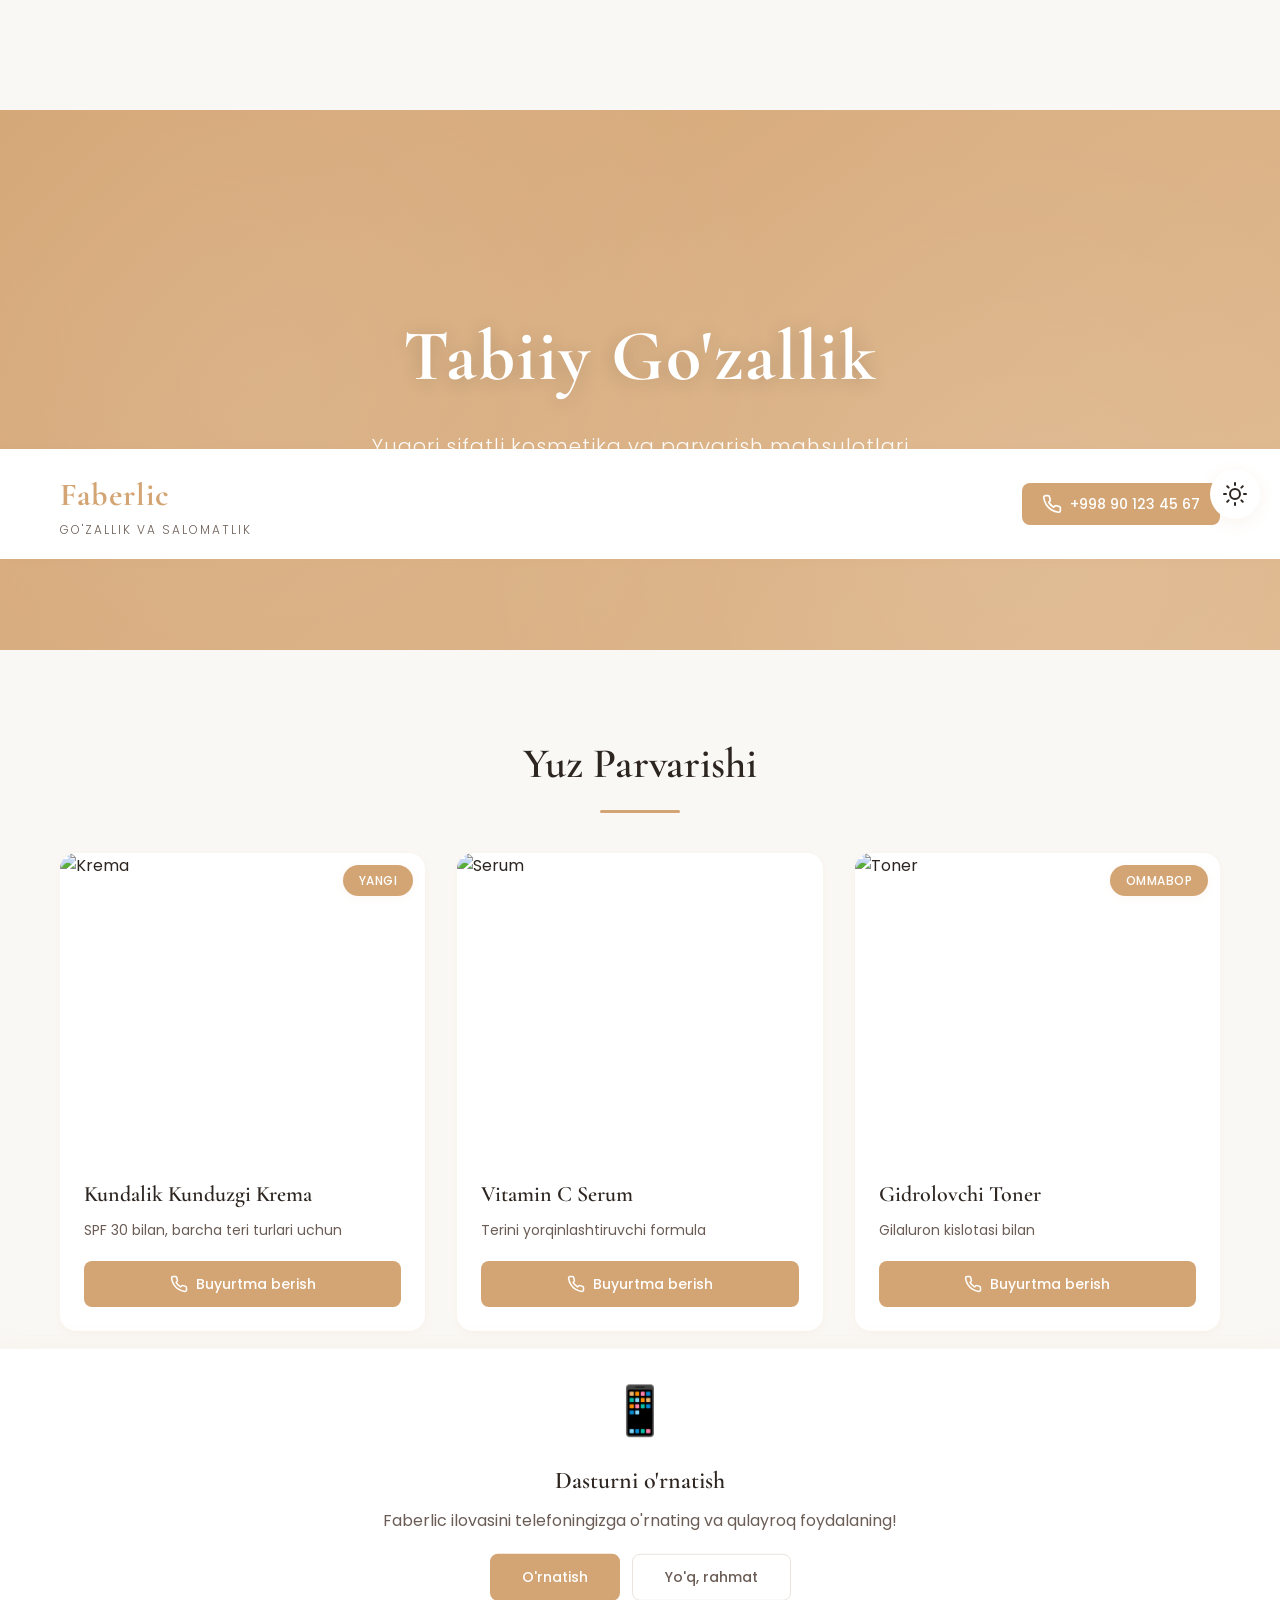
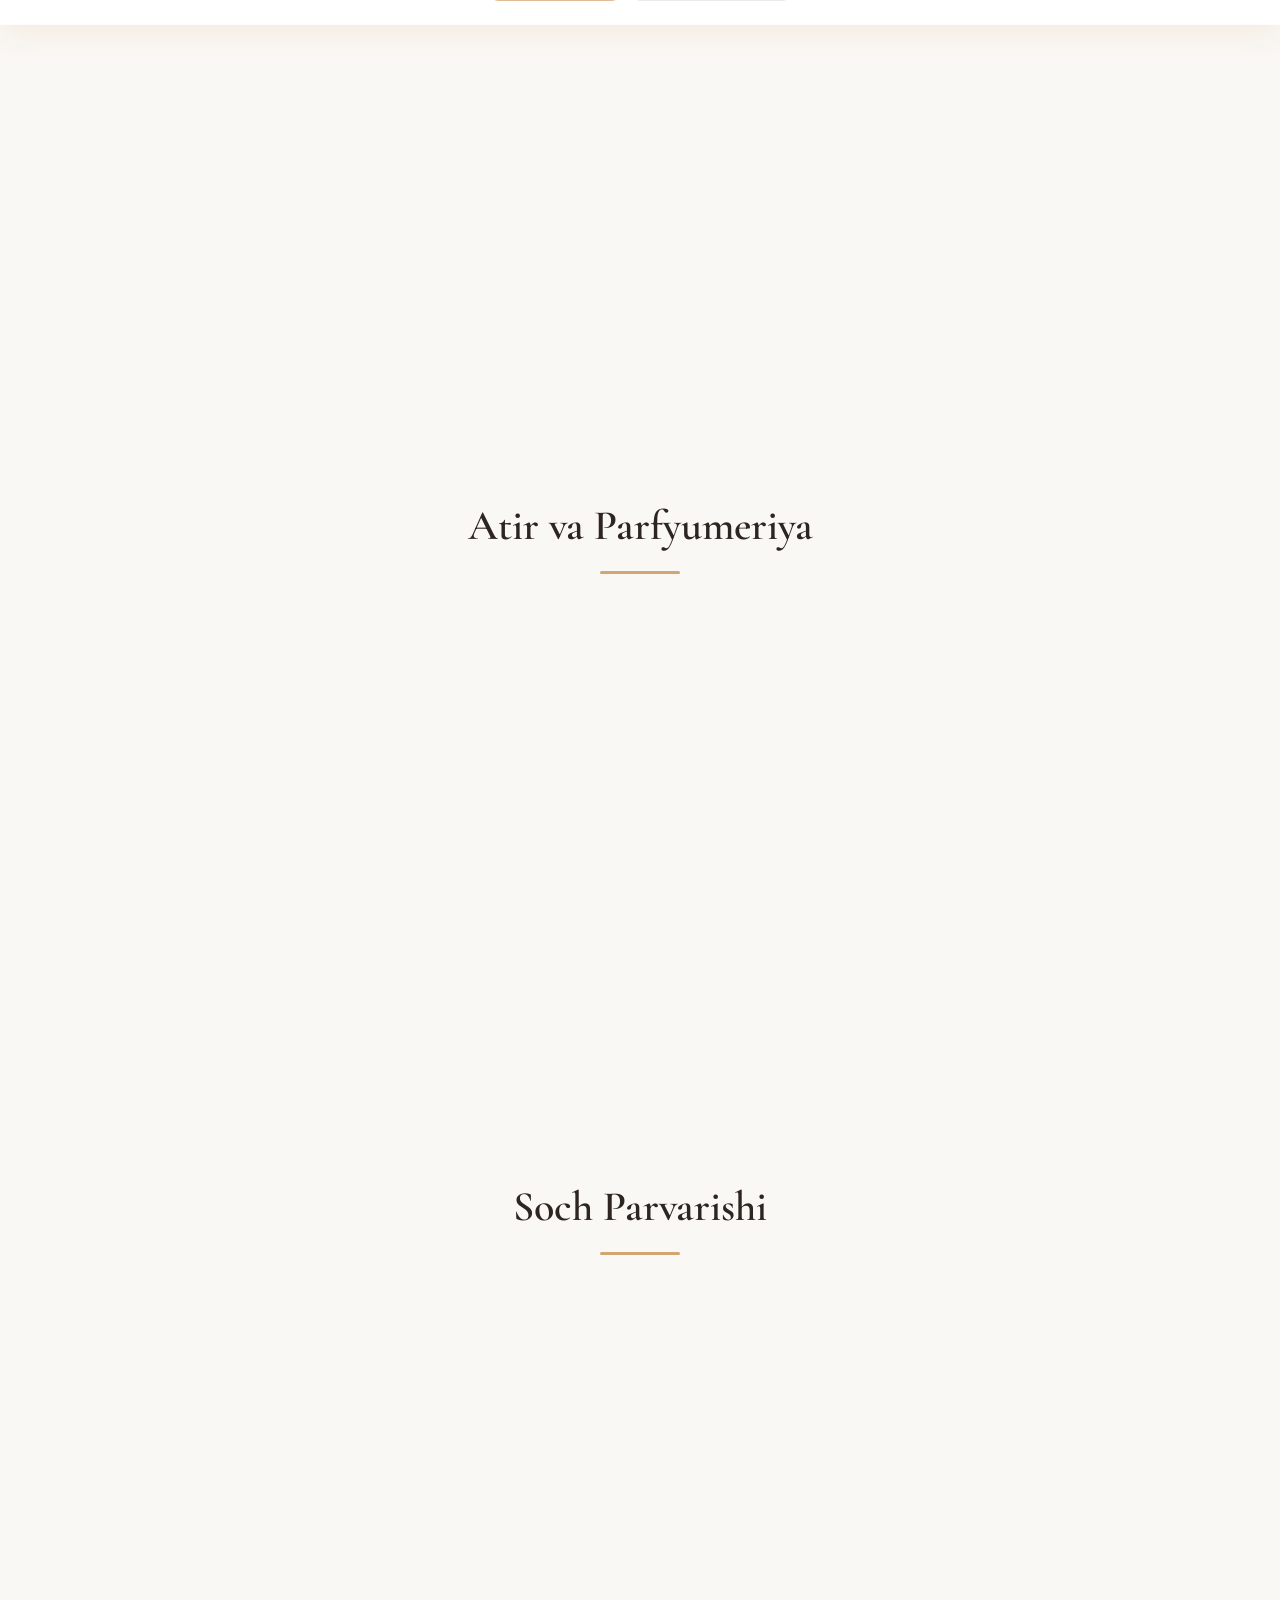
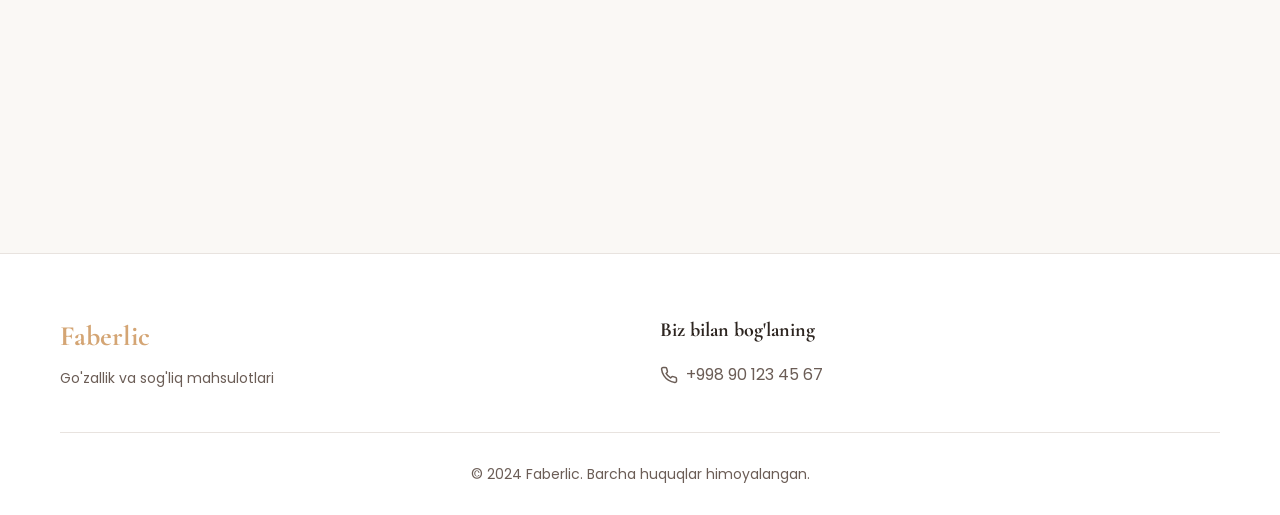
==== commit 4991a5e9: "tozo index va nomer olmoshdi" ====
--- a/index.html
+++ b/index.html
@@ -80,7 +80,7 @@
                                 d="M22 16.92v3a2 2 0 0 1-2.18 2 19.79 19.79 0 0 1-8.63-3.07 19.5 19.5 0 0 1-6-6 19.79 19.79 0 0 1-3.07-8.67A2 2 0 0 1 4.11 2h3a2 2 0 0 1 2 1.72 12.84 12.84 0 0 0 .7 2.81 2 2 0 0 1-.45 2.11L8.09 9.91a16 16 0 0 0 6 6l1.27-1.27a2 2 0 0 1 2.11-.45 12.84 12.84 0 0 0 2.81.7A2 2 0 0 1 22 16.92z">
                         </path>
                     </svg>
-                    +998772618757
+                    +998 90 123 45 67
                 </a>
             </nav>
         </div>
@@ -413,7 +413,7 @@
                                 d="M22 16.92v3a2 2 0 0 1-2.18 2 19.79 19.79 0 0 1-8.63-3.07 19.5 19.5 0 0 1-6-6 19.79 19.79 0 0 1-3.07-8.67A2 2 0 0 1 4.11 2h3a2 2 0 0 1 2 1.72 12.84 12.84 0 0 0 .7 2.81 2 2 0 0 1-.45 2.11L8.09 9.91a16 16 0 0 0 6 6l1.27-1.27a2 2 0 0 1 2.11-.45 12.84 12.84 0 0 0 2.81.7A2 2 0 0 1 22 16.92z">
                         </path>
                     </svg>
-                    +998772618757
+                    +998 90 123 45 67
                 </a>
             </div>
         </div>
--- a/styles.css
+++ b/styles.css
@@ -1,652 +1,652 @@
-:root {
-    /* Light theme colors - elegant cosmetics palette */
-    --bg-primary: #faf8f5;
-    --bg-secondary: #ffffff;
-    --bg-card: #ffffff;
-    --text-primary: #2d2520;
-    --text-secondary: #6b5d56;
-    --accent-primary: #d4a574;
-    --accent-secondary: #e8c9a5;
-    --accent-hover: #c09160;
-    --border-color: #e8e3df;
-    --shadow-sm: 0 2px 8px rgba(212, 165, 116, 0.08);
-    --shadow-md: 0 4px 16px rgba(212, 165, 116, 0.12);
-    --shadow-lg: 0 8px 32px rgba(212, 165, 116, 0.16);
-    --overlay: rgba(45, 37, 32, 0.6);
-    
-    /* Gradients */
-    --gradient-hero: linear-gradient(135deg, #d4a574 0%, #e8c9a5 100%);
-    --gradient-overlay: linear-gradient(180deg, transparent 0%, rgba(45, 37, 32, 0.4) 100%);
-}
-
-[data-theme="dark"] {
-    --bg-primary: #1a1410;
-    --bg-secondary: #2d2520;
-    --bg-card: #3a322b;
-    --text-primary: #f5f0eb;
-    --text-secondary: #c4b5ab;
-    --accent-primary: #d4a574;
-    --accent-secondary: #c09160;
-    --accent-hover: #e8c9a5;
-    --border-color: #4a423a;
-    --shadow-sm: 0 2px 8px rgba(0, 0, 0, 0.3);
-    --shadow-md: 0 4px 16px rgba(0, 0, 0, 0.4);
-    --shadow-lg: 0 8px 32px rgba(0, 0, 0, 0.5);
-    --overlay: rgba(26, 20, 16, 0.7);
-}
-
-* {
-    margin: 0;
-    padding: 0;
-    box-sizing: border-box;
-}
-
-html {
-    scroll-behavior: smooth;
-}
-
-body {
-    font-family: 'Poppins', -apple-system, BlinkMacSystemFont, sans-serif;
-    background-color: var(--bg-primary);
-    color: var(--text-primary);
-    line-height: 1.6;
-    transition: background-color 0.4s cubic-bezier(0.4, 0, 0.2, 1),
-                color 0.4s cubic-bezier(0.4, 0, 0.2, 1);
-    overflow-x: hidden;
-}
-
-.container {
-    max-width: 1200px;
-    margin: 0 auto;
-    padding: 0 20px;
-}
-
-/* Theme Toggle */
-.theme-toggle {
-    position: fixed;
-    top: 20px;
-    right: 20px;
-    z-index: 1000;
-    width: 50px;
-    height: 50px;
-    border-radius: 50%;
-    border: none;
-    background: var(--bg-card);
-    color: var(--text-primary);
-    cursor: pointer;
-    display: flex;
-    align-items: center;
-    justify-content: center;
-    box-shadow: var(--shadow-md);
-    transition: all 0.3s cubic-bezier(0.4, 0, 0.2, 1);
-}
-
-.theme-toggle:hover {
-    transform: scale(1.1) rotate(15deg);
-    box-shadow: var(--shadow-lg);
-}
-
-.theme-toggle:active {
-    transform: scale(0.95);
-}
-
-.theme-toggle .sun-icon {
-    display: block;
-}
-
-.theme-toggle .moon-icon {
-    display: none;
-}
-
-[data-theme="dark"] .theme-toggle .sun-icon {
-    display: none;
-}
-
-[data-theme="dark"] .theme-toggle .moon-icon {
-    display: block;
-}
-
-/* Install Prompt */
-.install-prompt {
-    position: fixed;
-    bottom: 0;
-    left: 0;
-    right: 0;
-    z-index: 999;
-    background: var(--bg-card);
-    box-shadow: var(--shadow-lg);
-    transform: translateY(0);
-    transition: transform 0.4s cubic-bezier(0.4, 0, 0.2, 1);
-}
-
-.install-prompt.hidden {
-    transform: translateY(100%);
-}
-
-.install-content {
-    max-width: 600px;
-    margin: 0 auto;
-    padding: 24px;
-    text-align: center;
-}
-
-.install-icon {
-    font-size: 48px;
-    margin-bottom: 12px;
-    animation: bounce 2s infinite;
-}
-
-@keyframes bounce {
-    0%, 100% {
-        transform: translateY(0);
-    }
-    50% {
-        transform: translateY(-10px);
-    }
-}
-
-.install-content h3 {
-    font-family: 'Cormorant Garamond', serif;
-    font-size: 24px;
-    font-weight: 600;
-    margin-bottom: 8px;
-    color: var(--text-primary);
-}
-
-.install-content p {
-    color: var(--text-secondary);
-    margin-bottom: 20px;
-}
-
-.install-buttons {
-    display: flex;
-    gap: 12px;
-    justify-content: center;
-    flex-wrap: wrap;
-}
-
-.btn-install, .btn-cancel {
-    padding: 12px 32px;
-    border-radius: 8px;
-    border: none;
-    font-family: 'Poppins', sans-serif;
-    font-weight: 500;
-    font-size: 14px;
-    cursor: pointer;
-    transition: all 0.3s ease;
-}
-
-.btn-install {
-    background: var(--accent-primary);
-    color: white;
-}
-
-.btn-install:hover {
-    background: var(--accent-hover);
-    transform: translateY(-2px);
-    box-shadow: var(--shadow-md);
-}
-
-.btn-cancel {
-    background: var(--bg-secondary);
-    color: var(--text-secondary);
-    border: 1px solid var(--border-color);
-}
-
-.btn-cancel:hover {
-    background: var(--bg-primary);
-}
-
-/* Header */
-.header {
-    background: var(--bg-card);
-    box-shadow: var(--shadow-sm);
-    position: sticky;
-    top: 0;
-    z-index: 100;
-    backdrop-filter: blur(10px);
-    animation: slideDown 0.6s ease-out;
-}
-
-@keyframes slideDown {
-    from {
-        transform: translateY(-100%);
-        opacity: 0;
-    }
-    to {
-        transform: translateY(0);
-        opacity: 1;
-    }
-}
-
-.header-content {
-    display: flex;
-    justify-content: space-between;
-    align-items: center;
-    padding: 20px 0;
-}
-
-.logo h1 {
-    font-family: 'Cormorant Garamond', serif;
-    font-size: 32px;
-    font-weight: 700;
-    color: var(--accent-primary);
-    letter-spacing: 1px;
-}
-
-.tagline {
-    font-size: 12px;
-    color: var(--text-secondary);
-    font-weight: 300;
-    letter-spacing: 2px;
-    text-transform: uppercase;
-}
-
-.contact-link {
-    display: inline-flex;
-    align-items: center;
-    gap: 8px;
-    padding: 10px 20px;
-    background: var(--accent-primary);
-    color: white;
-    text-decoration: none;
-    border-radius: 8px;
-    font-weight: 500;
-    font-size: 14px;
-    transition: all 0.3s ease;
-}
-
-.contact-link:hover {
-    background: var(--accent-hover);
-    transform: translateY(-2px);
-    box-shadow: var(--shadow-md);
-}
-
-/* Hero Section */
-.hero {
-    position: relative;
-    height: 60vh;
-    min-height: 400px;
-    display: flex;
-    align-items: center;
-    justify-content: center;
-    overflow: hidden;
-    margin-bottom: 80px;
-}
-
-.hero-background {
-    position: absolute;
-    top: 0;
-    left: 0;
-    right: 0;
-    bottom: 0;
-    background: var(--gradient-hero);
-    background-size: 200% 200%;
-    animation: gradientShift 15s ease infinite;
-}
-
-@keyframes gradientShift {
-    0%, 100% {
-        background-position: 0% 50%;
-    }
-    50% {
-        background-position: 100% 50%;
-    }
-}
-
-.hero-background::before {
-    content: '';
-    position: absolute;
-    top: 0;
-    left: 0;
-    right: 0;
-    bottom: 0;
-    background: 
-        radial-gradient(circle at 20% 50%, rgba(255, 255, 255, 0.1) 0%, transparent 50%),
-        radial-gradient(circle at 80% 80%, rgba(255, 255, 255, 0.1) 0%, transparent 50%);
-    animation: float 20s ease-in-out infinite;
-}
-
-@keyframes float {
-    0%, 100% {
-        transform: translateY(0);
-    }
-    50% {
-        transform: translateY(-20px);
-    }
-}
-
-.hero-content {
-    position: relative;
-    z-index: 1;
-    text-align: center;
-    animation: fadeInUp 1s ease-out;
-}
-
-@keyframes fadeInUp {
-    from {
-        opacity: 0;
-        transform: translateY(30px);
-    }
-    to {
-        opacity: 1;
-        transform: translateY(0);
-    }
-}
-
-.hero-title {
-    font-family: 'Cormorant Garamond', serif;
-    font-size: clamp(48px, 8vw, 72px);
-    font-weight: 700;
-    color: white;
-    margin-bottom: 16px;
-    letter-spacing: 2px;
-    text-shadow: 0 2px 20px rgba(0, 0, 0, 0.2);
-}
-
-.hero-subtitle {
-    font-size: clamp(16px, 3vw, 20px);
-    color: rgba(255, 255, 255, 0.95);
-    font-weight: 300;
-    letter-spacing: 1px;
-}
-
-/* Category Section */
-.category-section {
-    margin-bottom: 80px;
-    animation: fadeIn 0.8s ease-out;
-    animation-fill-mode: both;
-}
-
-.category-section:nth-child(1) { animation-delay: 0.1s; }
-.category-section:nth-child(2) { animation-delay: 0.2s; }
-.category-section:nth-child(3) { animation-delay: 0.3s; }
-.category-section:nth-child(4) { animation-delay: 0.4s; }
-
-@keyframes fadeIn {
-    from {
-        opacity: 0;
-        transform: translateY(20px);
-    }
-    to {
-        opacity: 1;
-        transform: translateY(0);
-    }
-}
-
-.category-header {
-    margin-bottom: 40px;
-    text-align: center;
-}
-
-.category-title {
-    font-family: 'Cormorant Garamond', serif;
-    font-size: clamp(32px, 5vw, 42px);
-    font-weight: 600;
-    color: var(--text-primary);
-    margin-bottom: 12px;
-}
-
-.category-line {
-    width: 80px;
-    height: 3px;
-    background: var(--accent-primary);
-    margin: 0 auto;
-    border-radius: 2px;
-}
-
-/* Products Grid */
-.products-grid {
-    display: grid;
-    grid-template-columns: repeat(auto-fill, minmax(300px, 1fr));
-    gap: 32px;
-}
-
-.product-card {
-    background: var(--bg-card);
-    border-radius: 16px;
-    overflow: hidden;
-    box-shadow: var(--shadow-sm);
-    transition: all 0.4s cubic-bezier(0.4, 0, 0.2, 1);
-    position: relative;
-}
-
-.product-card:hover {
-    transform: translateY(-8px);
-    box-shadow: var(--shadow-lg);
-}
-
-.product-image {
-    position: relative;
-    width: 100%;
-    height: 300px;
-    overflow: hidden;
-}
-
-.product-image img {
-    width: 100%;
-    height: 100%;
-    object-fit: cover;
-    transition: transform 0.6s cubic-bezier(0.4, 0, 0.2, 1);
-}
-
-.product-card:hover .product-image img {
-    transform: scale(1.08);
-}
-
-.product-badge {
-    position: absolute;
-    top: 12px;
-    right: 12px;
-    background: var(--accent-primary);
-    color: white;
-    padding: 6px 16px;
-    border-radius: 20px;
-    font-size: 12px;
-    font-weight: 500;
-    letter-spacing: 0.5px;
-    text-transform: uppercase;
-    z-index: 2;
-    box-shadow: var(--shadow-sm);
-}
-
-.product-info {
-    padding: 24px;
-}
-
-.product-name {
-    font-family: 'Cormorant Garamond', serif;
-    font-size: 22px;
-    font-weight: 600;
-    color: var(--text-primary);
-    margin-bottom: 8px;
-}
-
-.product-description {
-    color: var(--text-secondary);
-    font-size: 14px;
-    margin-bottom: 20px;
-    line-height: 1.5;
-}
-
-.btn-order {
-    display: inline-flex;
-    align-items: center;
-    gap: 8px;
-    padding: 12px 24px;
-    background: var(--accent-primary);
-    color: white;
-    text-decoration: none;
-    border-radius: 8px;
-    font-weight: 500;
-    font-size: 14px;
-    transition: all 0.3s ease;
-    border: none;
-    cursor: pointer;
-    width: 100%;
-    justify-content: center;
-}
-
-.btn-order:hover {
-    background: var(--accent-hover);
-    transform: translateY(-2px);
-    box-shadow: var(--shadow-md);
-}
-
-.btn-order:active {
-    transform: translateY(0);
-}
-
-/* Footer */
-.footer {
-    background: var(--bg-card);
-    border-top: 1px solid var(--border-color);
-    padding: 60px 0 30px;
-    margin-top: 80px;
-}
-
-.footer-content {
-    display: grid;
-    grid-template-columns: repeat(auto-fit, minmax(250px, 1fr));
-    gap: 40px;
-    margin-bottom: 40px;
-}
-
-.footer-brand h3 {
-    font-family: 'Cormorant Garamond', serif;
-    font-size: 28px;
-    color: var(--accent-primary);
-    margin-bottom: 8px;
-}
-
-.footer-brand p {
-    color: var(--text-secondary);
-    font-size: 14px;
-}
-
-.footer-contact h4 {
-    font-family: 'Cormorant Garamond', serif;
-    font-size: 20px;
-    color: var(--text-primary);
-    margin-bottom: 16px;
-}
-
-.footer-link {
-    display: inline-flex;
-    align-items: center;
-    gap: 8px;
-    color: var(--text-secondary);
-    text-decoration: none;
-    transition: color 0.3s ease;
-}
-
-.footer-link:hover {
-    color: var(--accent-primary);
-}
-
-.footer-bottom {
-    text-align: center;
-    padding-top: 30px;
-    border-top: 1px solid var(--border-color);
-}
-
-.footer-bottom p {
-    color: var(--text-secondary);
-    font-size: 14px;
-}
-
-/* Responsive Design */
-@media (max-width: 768px) {
-    .header-content {
-        flex-direction: column;
-        gap: 16px;
-        text-align: center;
-    }
-    
-    .hero {
-        height: 50vh;
-        min-height: 350px;
-    }
-    
-    .hero-title {
-        font-size: 42px;
-    }
-    
-    .hero-subtitle {
-        font-size: 16px;
-    }
-    
-    .products-grid {
-        grid-template-columns: 1fr;
-        gap: 24px;
-    }
-    
-    .category-section {
-        margin-bottom: 60px;
-    }
-    
-    .theme-toggle {
-        top: 10px;
-        right: 10px;
-        width: 45px;
-        height: 45px;
-    }
-}
-
-@media (max-width: 480px) {
-    .container {
-        padding: 0 16px;
-    }
-    
-    .product-image {
-        height: 250px;
-    }
-    
-    .product-info {
-        padding: 20px;
-    }
-    
-    .install-content {
-        padding: 20px;
-    }
-    
-    .install-buttons {
-        flex-direction: column;
-    }
-    
-    .btn-install, .btn-cancel {
-        width: 100%;
-    }
-}
-
-/* Loading Animation */
-@keyframes shimmer {
-    0% {
-        background-position: -1000px 0;
-    }
-    100% {
-        background-position: 1000px 0;
-    }
-}
-
-.loading {
-    background: linear-gradient(
-        90deg,
-        var(--bg-card) 0%,
-        var(--bg-secondary) 50%,
-        var(--bg-card) 100%
-    );
-    background-size: 1000px 100%;
-    animation: shimmer 2s infinite;
-}
-
-/* Smooth transitions for theme switching */
-* {
-    transition-property: background-color, color, border-color, box-shadow;
-    transition-duration: 0.3s;
-    transition-timing-function: cubic-bezier(0.4, 0, 0.2, 1);
-}
-
-img, .product-image, .hero-background {
-    transition: none !important;
+:root {
+    /* Light theme colors - elegant cosmetics palette */
+    --bg-primary: #faf8f5;
+    --bg-secondary: #ffffff;
+    --bg-card: #ffffff;
+    --text-primary: #2d2520;
+    --text-secondary: #6b5d56;
+    --accent-primary: #d4a574;
+    --accent-secondary: #e8c9a5;
+    --accent-hover: #c09160;
+    --border-color: #e8e3df;
+    --shadow-sm: 0 2px 8px rgba(212, 165, 116, 0.08);
+    --shadow-md: 0 4px 16px rgba(212, 165, 116, 0.12);
+    --shadow-lg: 0 8px 32px rgba(212, 165, 116, 0.16);
+    --overlay: rgba(45, 37, 32, 0.6);
+    
+    /* Gradients */
+    --gradient-hero: linear-gradient(135deg, #d4a574 0%, #e8c9a5 100%);
+    --gradient-overlay: linear-gradient(180deg, transparent 0%, rgba(45, 37, 32, 0.4) 100%);
+}
+
+[data-theme="dark"] {
+    --bg-primary: #1a1410;
+    --bg-secondary: #2d2520;
+    --bg-card: #3a322b;
+    --text-primary: #f5f0eb;
+    --text-secondary: #c4b5ab;
+    --accent-primary: #d4a574;
+    --accent-secondary: #c09160;
+    --accent-hover: #e8c9a5;
+    --border-color: #4a423a;
+    --shadow-sm: 0 2px 8px rgba(0, 0, 0, 0.3);
+    --shadow-md: 0 4px 16px rgba(0, 0, 0, 0.4);
+    --shadow-lg: 0 8px 32px rgba(0, 0, 0, 0.5);
+    --overlay: rgba(26, 20, 16, 0.7);
+}
+
+* {
+    margin: 0;
+    padding: 0;
+    box-sizing: border-box;
+}
+
+html {
+    scroll-behavior: smooth;
+}
+
+body {
+    font-family: 'Poppins', -apple-system, BlinkMacSystemFont, sans-serif;
+    background-color: var(--bg-primary);
+    color: var(--text-primary);
+    line-height: 1.6;
+    transition: background-color 0.4s cubic-bezier(0.4, 0, 0.2, 1),
+                color 0.4s cubic-bezier(0.4, 0, 0.2, 1);
+    overflow-x: hidden;
+}
+
+.container {
+    max-width: 1200px;
+    margin: 0 auto;
+    padding: 0 20px;
+}
+
+/* Theme Toggle */
+.theme-toggle {
+    position: fixed;
+    top: 20px;
+    right: 20px;
+    z-index: 1000;
+    width: 50px;
+    height: 50px;
+    border-radius: 50%;
+    border: none;
+    background: var(--bg-card);
+    color: var(--text-primary);
+    cursor: pointer;
+    display: flex;
+    align-items: center;
+    justify-content: center;
+    box-shadow: var(--shadow-md);
+    transition: all 0.3s cubic-bezier(0.4, 0, 0.2, 1);
+}
+
+.theme-toggle:hover {
+    transform: scale(1.1) rotate(15deg);
+    box-shadow: var(--shadow-lg);
+}
+
+.theme-toggle:active {
+    transform: scale(0.95);
+}
+
+.theme-toggle .sun-icon {
+    display: block;
+}
+
+.theme-toggle .moon-icon {
+    display: none;
+}
+
+[data-theme="dark"] .theme-toggle .sun-icon {
+    display: none;
+}
+
+[data-theme="dark"] .theme-toggle .moon-icon {
+    display: block;
+}
+
+/* Install Prompt */
+.install-prompt {
+    position: fixed;
+    bottom: 0;
+    left: 0;
+    right: 0;
+    z-index: 999;
+    background: var(--bg-card);
+    box-shadow: var(--shadow-lg);
+    transform: translateY(0);
+    transition: transform 0.4s cubic-bezier(0.4, 0, 0.2, 1);
+}
+
+.install-prompt.hidden {
+    transform: translateY(100%);
+}
+
+.install-content {
+    max-width: 600px;
+    margin: 0 auto;
+    padding: 24px;
+    text-align: center;
+}
+
+.install-icon {
+    font-size: 48px;
+    margin-bottom: 12px;
+    animation: bounce 2s infinite;
+}
+
+@keyframes bounce {
+    0%, 100% {
+        transform: translateY(0);
+    }
+    50% {
+        transform: translateY(-10px);
+    }
+}
+
+.install-content h3 {
+    font-family: 'Cormorant Garamond', serif;
+    font-size: 24px;
+    font-weight: 600;
+    margin-bottom: 8px;
+    color: var(--text-primary);
+}
+
+.install-content p {
+    color: var(--text-secondary);
+    margin-bottom: 20px;
+}
+
+.install-buttons {
+    display: flex;
+    gap: 12px;
+    justify-content: center;
+    flex-wrap: wrap;
+}
+
+.btn-install, .btn-cancel {
+    padding: 12px 32px;
+    border-radius: 8px;
+    border: none;
+    font-family: 'Poppins', sans-serif;
+    font-weight: 500;
+    font-size: 14px;
+    cursor: pointer;
+    transition: all 0.3s ease;
+}
+
+.btn-install {
+    background: var(--accent-primary);
+    color: white;
+}
+
+.btn-install:hover {
+    background: var(--accent-hover);
+    transform: translateY(-2px);
+    box-shadow: var(--shadow-md);
+}
+
+.btn-cancel {
+    background: var(--bg-secondary);
+    color: var(--text-secondary);
+    border: 1px solid var(--border-color);
+}
+
+.btn-cancel:hover {
+    background: var(--bg-primary);
+}
+
+/* Header */
+.header {
+    background: var(--bg-card);
+    box-shadow: var(--shadow-sm);
+    position: sticky;
+    top: 0;
+    z-index: 100;
+    backdrop-filter: blur(10px);
+    animation: slideDown 0.6s ease-out;
+}
+
+@keyframes slideDown {
+    from {
+        transform: translateY(-100%);
+        opacity: 0;
+    }
+    to {
+        transform: translateY(0);
+        opacity: 1;
+    }
+}
+
+.header-content {
+    display: flex;
+    justify-content: space-between;
+    align-items: center;
+    padding: 20px 0;
+}
+
+.logo h1 {
+    font-family: 'Cormorant Garamond', serif;
+    font-size: 32px;
+    font-weight: 700;
+    color: var(--accent-primary);
+    letter-spacing: 1px;
+}
+
+.tagline {
+    font-size: 12px;
+    color: var(--text-secondary);
+    font-weight: 300;
+    letter-spacing: 2px;
+    text-transform: uppercase;
+}
+
+.contact-link {
+    display: inline-flex;
+    align-items: center;
+    gap: 8px;
+    padding: 10px 20px;
+    background: var(--accent-primary);
+    color: white;
+    text-decoration: none;
+    border-radius: 8px;
+    font-weight: 500;
+    font-size: 14px;
+    transition: all 0.3s ease;
+}
+
+.contact-link:hover {
+    background: var(--accent-hover);
+    transform: translateY(-2px);
+    box-shadow: var(--shadow-md);
+}
+
+/* Hero Section */
+.hero {
+    position: relative;
+    height: 60vh;
+    min-height: 400px;
+    display: flex;
+    align-items: center;
+    justify-content: center;
+    overflow: hidden;
+    margin-bottom: 80px;
+}
+
+.hero-background {
+    position: absolute;
+    top: 0;
+    left: 0;
+    right: 0;
+    bottom: 0;
+    background: var(--gradient-hero);
+    background-size: 200% 200%;
+    animation: gradientShift 15s ease infinite;
+}
+
+@keyframes gradientShift {
+    0%, 100% {
+        background-position: 0% 50%;
+    }
+    50% {
+        background-position: 100% 50%;
+    }
+}
+
+.hero-background::before {
+    content: '';
+    position: absolute;
+    top: 0;
+    left: 0;
+    right: 0;
+    bottom: 0;
+    background: 
+        radial-gradient(circle at 20% 50%, rgba(255, 255, 255, 0.1) 0%, transparent 50%),
+        radial-gradient(circle at 80% 80%, rgba(255, 255, 255, 0.1) 0%, transparent 50%);
+    animation: float 20s ease-in-out infinite;
+}
+
+@keyframes float {
+    0%, 100% {
+        transform: translateY(0);
+    }
+    50% {
+        transform: translateY(-20px);
+    }
+}
+
+.hero-content {
+    position: relative;
+    z-index: 1;
+    text-align: center;
+    animation: fadeInUp 1s ease-out;
+}
+
+@keyframes fadeInUp {
+    from {
+        opacity: 0;
+        transform: translateY(30px);
+    }
+    to {
+        opacity: 1;
+        transform: translateY(0);
+    }
+}
+
+.hero-title {
+    font-family: 'Cormorant Garamond', serif;
+    font-size: clamp(48px, 8vw, 72px);
+    font-weight: 700;
+    color: white;
+    margin-bottom: 16px;
+    letter-spacing: 2px;
+    text-shadow: 0 2px 20px rgba(0, 0, 0, 0.2);
+}
+
+.hero-subtitle {
+    font-size: clamp(16px, 3vw, 20px);
+    color: rgba(255, 255, 255, 0.95);
+    font-weight: 300;
+    letter-spacing: 1px;
+}
+
+/* Category Section */
+.category-section {
+    margin-bottom: 80px;
+    animation: fadeIn 0.8s ease-out;
+    animation-fill-mode: both;
+}
+
+.category-section:nth-child(1) { animation-delay: 0.1s; }
+.category-section:nth-child(2) { animation-delay: 0.2s; }
+.category-section:nth-child(3) { animation-delay: 0.3s; }
+.category-section:nth-child(4) { animation-delay: 0.4s; }
+
+@keyframes fadeIn {
+    from {
+        opacity: 0;
+        transform: translateY(20px);
+    }
+    to {
+        opacity: 1;
+        transform: translateY(0);
+    }
+}
+
+.category-header {
+    margin-bottom: 40px;
+    text-align: center;
+}
+
+.category-title {
+    font-family: 'Cormorant Garamond', serif;
+    font-size: clamp(32px, 5vw, 42px);
+    font-weight: 600;
+    color: var(--text-primary);
+    margin-bottom: 12px;
+}
+
+.category-line {
+    width: 80px;
+    height: 3px;
+    background: var(--accent-primary);
+    margin: 0 auto;
+    border-radius: 2px;
+}
+
+/* Products Grid */
+.products-grid {
+    display: grid;
+    grid-template-columns: repeat(auto-fill, minmax(300px, 1fr));
+    gap: 32px;
+}
+
+.product-card {
+    background: var(--bg-card);
+    border-radius: 16px;
+    overflow: hidden;
+    box-shadow: var(--shadow-sm);
+    transition: all 0.4s cubic-bezier(0.4, 0, 0.2, 1);
+    position: relative;
+}
+
+.product-card:hover {
+    transform: translateY(-8px);
+    box-shadow: var(--shadow-lg);
+}
+
+.product-image {
+    position: relative;
+    width: 100%;
+    height: 300px;
+    overflow: hidden;
+}
+
+.product-image img {
+    width: 100%;
+    height: 100%;
+    object-fit: cover;
+    transition: transform 0.6s cubic-bezier(0.4, 0, 0.2, 1);
+}
+
+.product-card:hover .product-image img {
+    transform: scale(1.08);
+}
+
+.product-badge {
+    position: absolute;
+    top: 12px;
+    right: 12px;
+    background: var(--accent-primary);
+    color: white;
+    padding: 6px 16px;
+    border-radius: 20px;
+    font-size: 12px;
+    font-weight: 500;
+    letter-spacing: 0.5px;
+    text-transform: uppercase;
+    z-index: 2;
+    box-shadow: var(--shadow-sm);
+}
+
+.product-info {
+    padding: 24px;
+}
+
+.product-name {
+    font-family: 'Cormorant Garamond', serif;
+    font-size: 22px;
+    font-weight: 600;
+    color: var(--text-primary);
+    margin-bottom: 8px;
+}
+
+.product-description {
+    color: var(--text-secondary);
+    font-size: 14px;
+    margin-bottom: 20px;
+    line-height: 1.5;
+}
+
+.btn-order {
+    display: inline-flex;
+    align-items: center;
+    gap: 8px;
+    padding: 12px 24px;
+    background: var(--accent-primary);
+    color: white;
+    text-decoration: none;
+    border-radius: 8px;
+    font-weight: 500;
+    font-size: 14px;
+    transition: all 0.3s ease;
+    border: none;
+    cursor: pointer;
+    width: 100%;
+    justify-content: center;
+}
+
+.btn-order:hover {
+    background: var(--accent-hover);
+    transform: translateY(-2px);
+    box-shadow: var(--shadow-md);
+}
+
+.btn-order:active {
+    transform: translateY(0);
+}
+
+/* Footer */
+.footer {
+    background: var(--bg-card);
+    border-top: 1px solid var(--border-color);
+    padding: 60px 0 30px;
+    margin-top: 80px;
+}
+
+.footer-content {
+    display: grid;
+    grid-template-columns: repeat(auto-fit, minmax(250px, 1fr));
+    gap: 40px;
+    margin-bottom: 40px;
+}
+
+.footer-brand h3 {
+    font-family: 'Cormorant Garamond', serif;
+    font-size: 28px;
+    color: var(--accent-primary);
+    margin-bottom: 8px;
+}
+
+.footer-brand p {
+    color: var(--text-secondary);
+    font-size: 14px;
+}
+
+.footer-contact h4 {
+    font-family: 'Cormorant Garamond', serif;
+    font-size: 20px;
+    color: var(--text-primary);
+    margin-bottom: 16px;
+}
+
+.footer-link {
+    display: inline-flex;
+    align-items: center;
+    gap: 8px;
+    color: var(--text-secondary);
+    text-decoration: none;
+    transition: color 0.3s ease;
+}
+
+.footer-link:hover {
+    color: var(--accent-primary);
+}
+
+.footer-bottom {
+    text-align: center;
+    padding-top: 30px;
+    border-top: 1px solid var(--border-color);
+}
+
+.footer-bottom p {
+    color: var(--text-secondary);
+    font-size: 14px;
+}
+
+/* Responsive Design */
+@media (max-width: 768px) {
+    .header-content {
+        flex-direction: column;
+        gap: 16px;
+        text-align: center;
+    }
+    
+    .hero {
+        height: 50vh;
+        min-height: 350px;
+    }
+    
+    .hero-title {
+        font-size: 42px;
+    }
+    
+    .hero-subtitle {
+        font-size: 16px;
+    }
+    
+    .products-grid {
+        grid-template-columns: 1fr;
+        gap: 24px;
+    }
+    
+    .category-section {
+        margin-bottom: 60px;
+    }
+    
+    .theme-toggle {
+        top: 10px;
+        right: 10px;
+        width: 45px;
+        height: 45px;
+    }
+}
+
+@media (max-width: 480px) {
+    .container {
+        padding: 0 16px;
+    }
+    
+    .product-image {
+        height: 250px;
+    }
+    
+    .product-info {
+        padding: 20px;
+    }
+    
+    .install-content {
+        padding: 20px;
+    }
+    
+    .install-buttons {
+        flex-direction: column;
+    }
+    
+    .btn-install, .btn-cancel {
+        width: 100%;
+    }
+}
+
+/* Loading Animation */
+@keyframes shimmer {
+    0% {
+        background-position: -1000px 0;
+    }
+    100% {
+        background-position: 1000px 0;
+    }
+}
+
+.loading {
+    background: linear-gradient(
+        90deg,
+        var(--bg-card) 0%,
+        var(--bg-secondary) 50%,
+        var(--bg-card) 100%
+    );
+    background-size: 1000px 100%;
+    animation: shimmer 2s infinite;
+}
+
+/* Smooth transitions for theme switching */
+* {
+    transition-property: background-color, color, border-color, box-shadow;
+    transition-duration: 0.3s;
+    transition-timing-function: cubic-bezier(0.4, 0, 0.2, 1);
+}
+
+img, .product-image, .hero-background {
+    transition: none !important;
 }
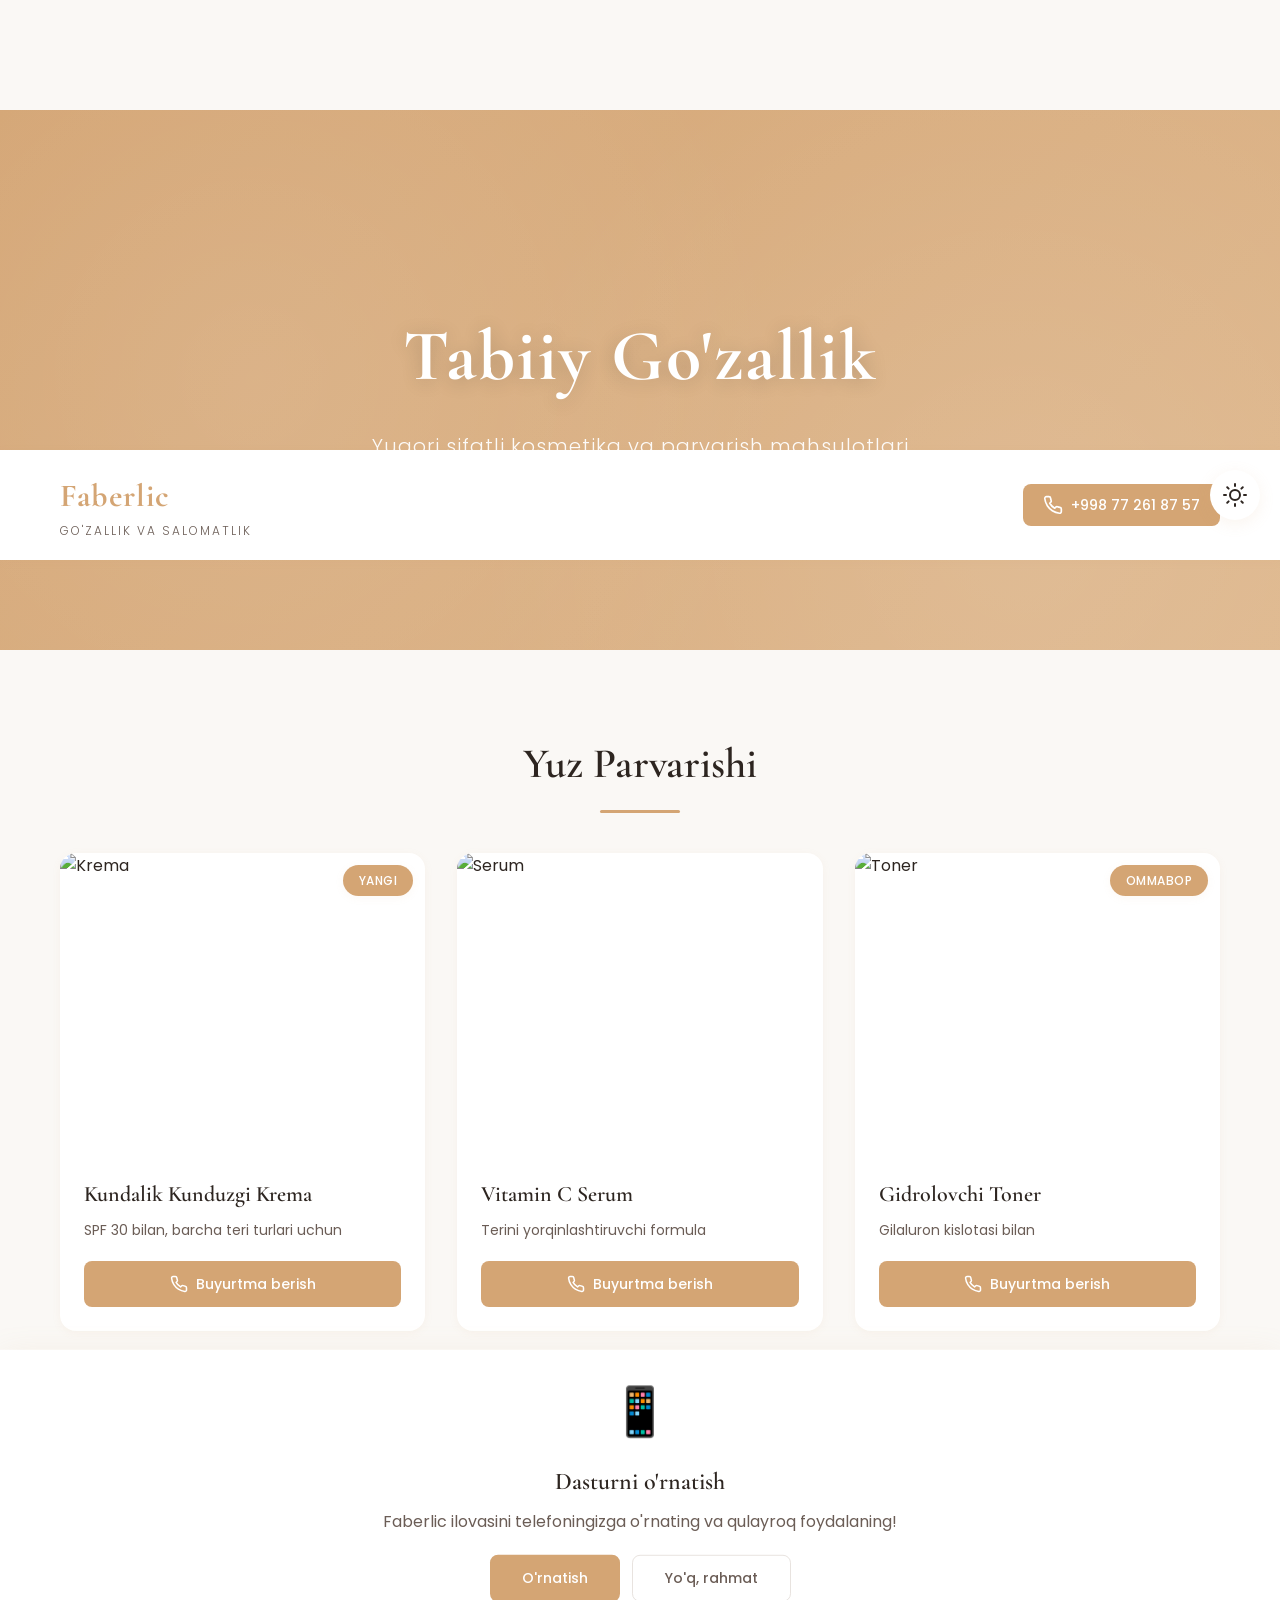
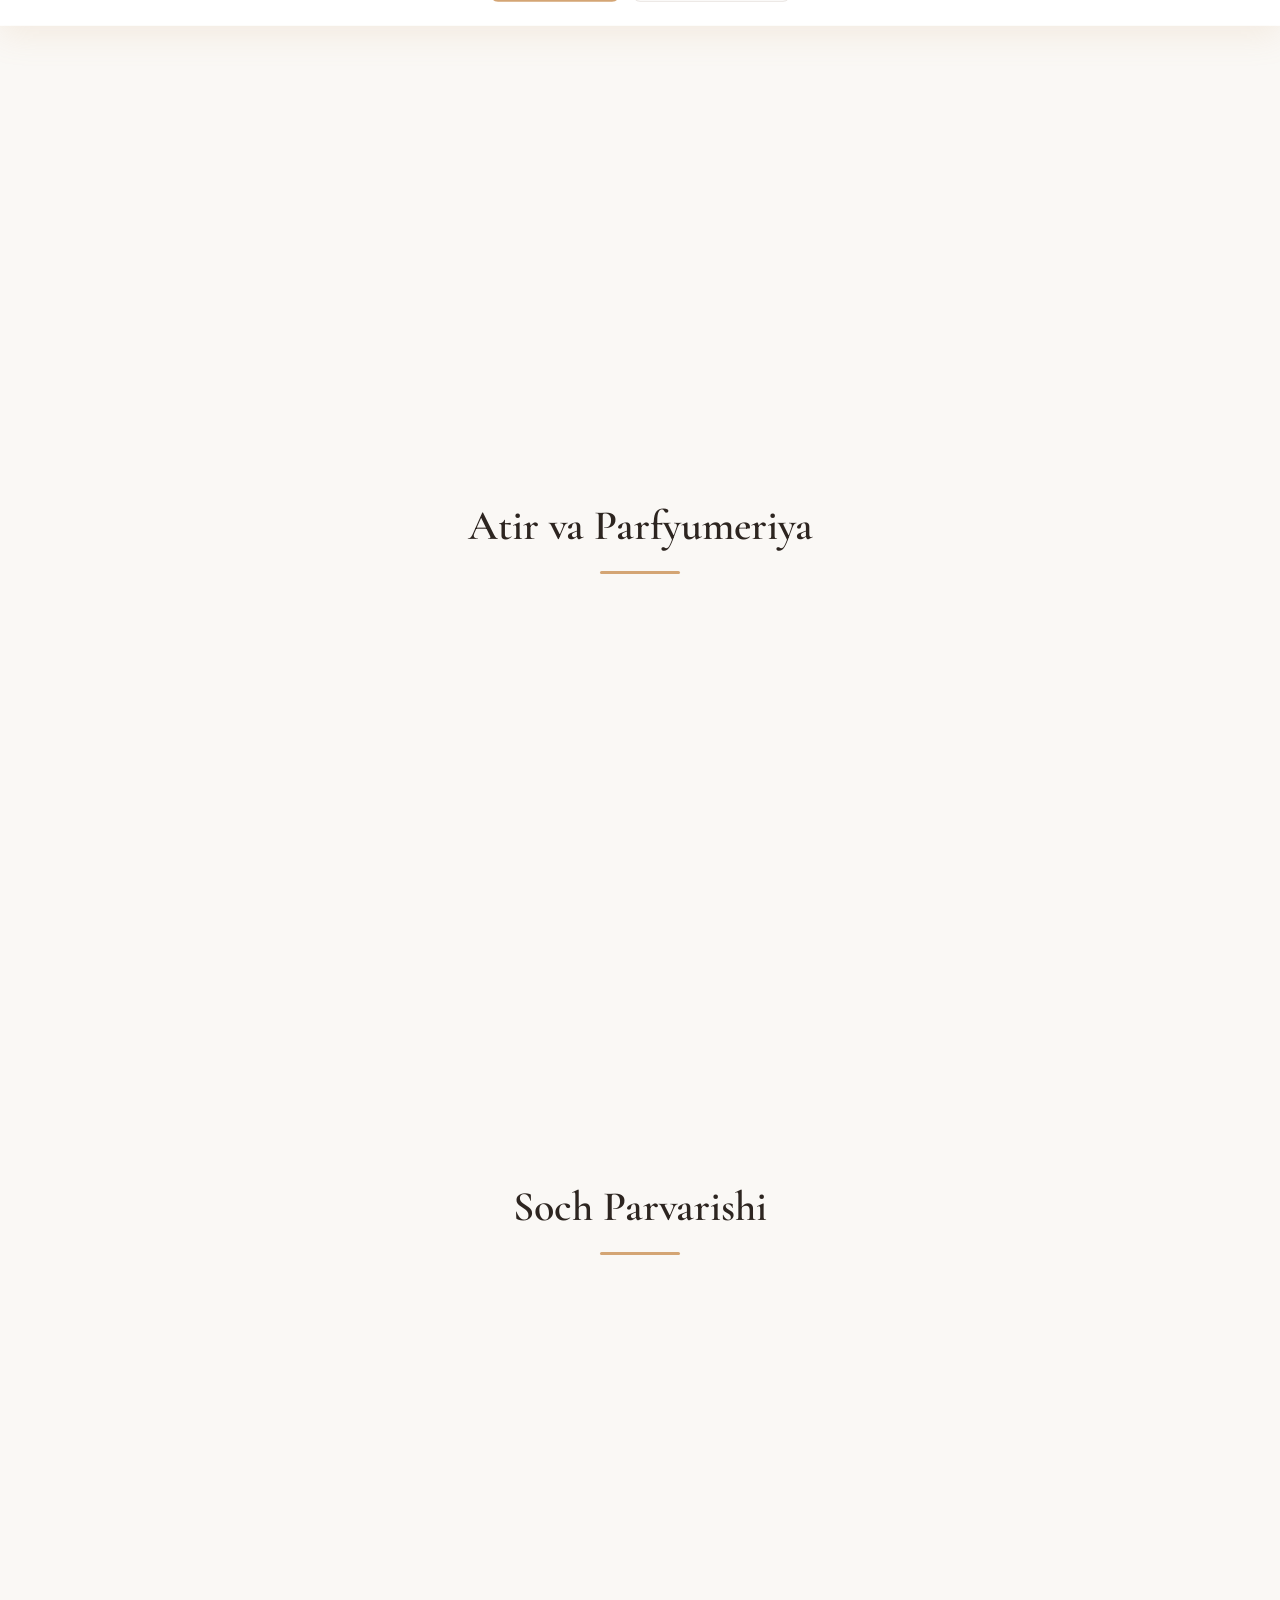
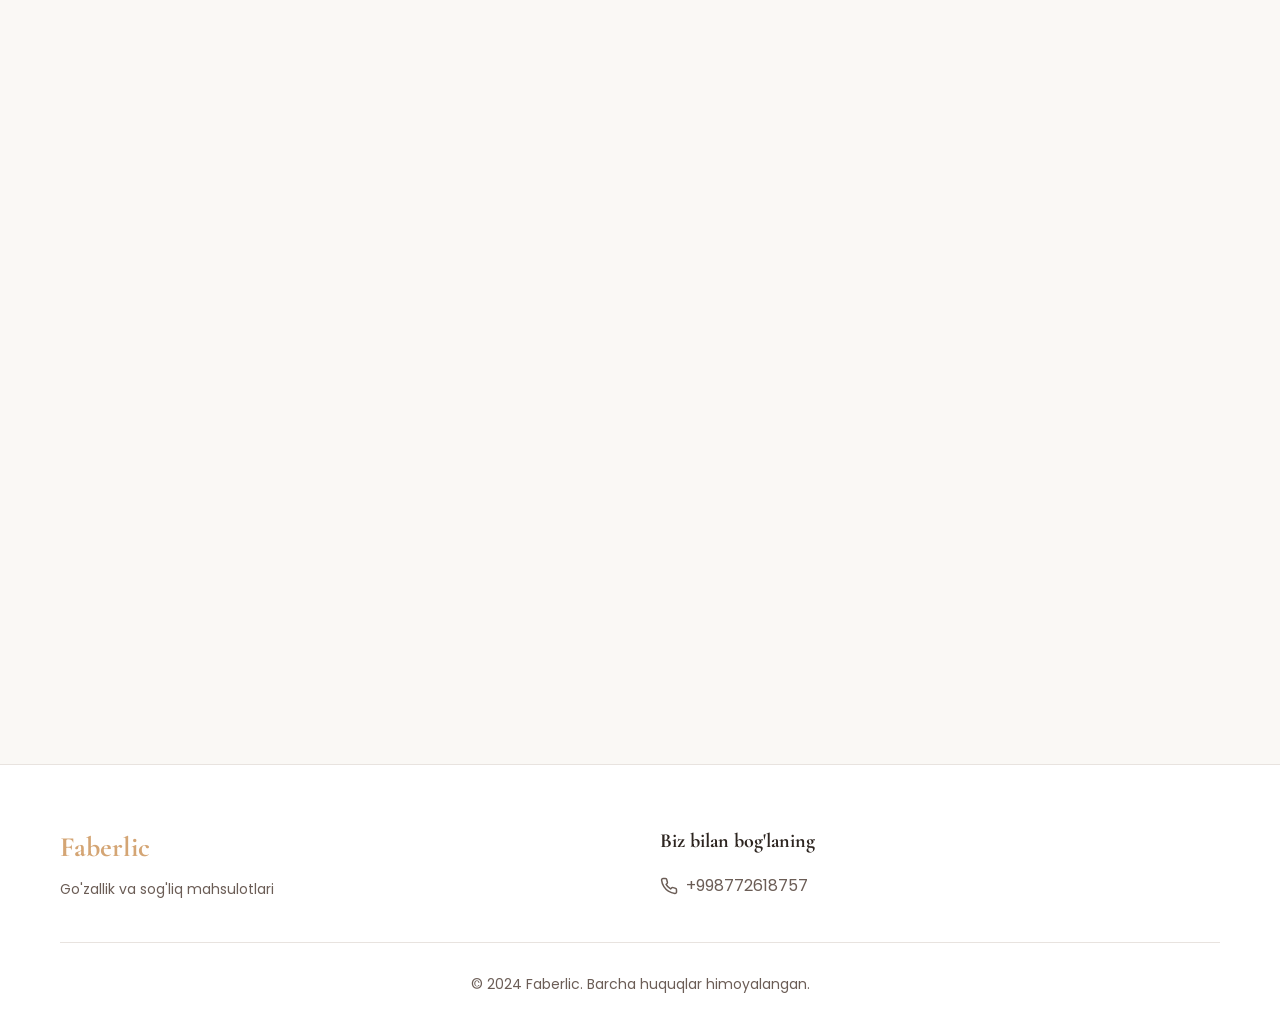
==== commit 1839eeda: "rasm videola qoshildi, yozuvla o'zgarmayan" ====
--- a/index.html
+++ b/index.html
@@ -24,406 +24,441 @@
     <link rel="preconnect" href="https://fonts.googleapis.com">
     <link rel="preconnect" href="https://fonts.gstatic.com" crossorigin>
     <link
-            href="https://fonts.googleapis.com/css2?family=Cormorant+Garamond:wght@300;400;600;700&family=Poppins:wght@300;400;500;600&display=swap"
-            rel="stylesheet">
+        href="https://fonts.googleapis.com/css2?family=Cormorant+Garamond:wght@300;400;600;700&family=Poppins:wght@300;400;500;600&display=swap"
+        rel="stylesheet">
 
     <link rel="stylesheet" href="styles.css">
 </head>
 
 <body>
-<!-- Theme Toggle Button -->
-<button id="theme-toggle" class="theme-toggle" aria-label="Rejimni o'zgartirish">
-    <svg class="sun-icon" xmlns="http://www.w3.org/2000/svg" width="24" height="24" viewBox="0 0 24 24" fill="none"
-         stroke="currentColor" stroke-width="2" stroke-linecap="round" stroke-linejoin="round">
-        <circle cx="12" cy="12" r="5"></circle>
-        <line x1="12" y1="1" x2="12" y2="3"></line>
-        <line x1="12" y1="21" x2="12" y2="23"></line>
-        <line x1="4.22" y1="4.22" x2="5.64" y2="5.64"></line>
-        <line x1="18.36" y1="18.36" x2="19.78" y2="19.78"></line>
-        <line x1="1" y1="12" x2="3" y2="12"></line>
-        <line x1="21" y1="12" x2="23" y2="12"></line>
-        <line x1="4.22" y1="19.78" x2="5.64" y2="18.36"></line>
-        <line x1="18.36" y1="5.64" x2="19.78" y2="4.22"></line>
-    </svg>
-    <svg class="moon-icon" xmlns="http://www.w3.org/2000/svg" width="24" height="24" viewBox="0 0 24 24" fill="none"
-         stroke="currentColor" stroke-width="2" stroke-linecap="round" stroke-linejoin="round">
-        <path d="M21 12.79A9 9 0 1 1 11.21 3 7 7 0 0 0 21 12.79z"></path>
-    </svg>
-</button>
-
-<!-- Install Prompt (Hidden by default) -->
-<div id="install-prompt" class="install-prompt hidden">
-    <div class="install-content">
-        <div class="install-icon">📱</div>
-        <h3>Dasturni o'rnatish</h3>
-        <p>Faberlic ilovasini telefoningizga o'rnating va qulayroq foydalaning!</p>
-        <div class="install-buttons">
-            <button id="install-accept" class="btn-install">O'rnatish</button>
-            <button id="install-reject" class="btn-cancel">Yo'q, rahmat</button>
+    <!-- Theme Toggle Button -->
+    <button id="theme-toggle" class="theme-toggle" aria-label="Rejimni o'zgartirish">
+        <svg class="sun-icon" xmlns="http://www.w3.org/2000/svg" width="24" height="24" viewBox="0 0 24 24" fill="none"
+            stroke="currentColor" stroke-width="2" stroke-linecap="round" stroke-linejoin="round">
+            <circle cx="12" cy="12" r="5"></circle>
+            <line x1="12" y1="1" x2="12" y2="3"></line>
+            <line x1="12" y1="21" x2="12" y2="23"></line>
+            <line x1="4.22" y1="4.22" x2="5.64" y2="5.64"></line>
+            <line x1="18.36" y1="18.36" x2="19.78" y2="19.78"></line>
+            <line x1="1" y1="12" x2="3" y2="12"></line>
+            <line x1="21" y1="12" x2="23" y2="12"></line>
+            <line x1="4.22" y1="19.78" x2="5.64" y2="18.36"></line>
+            <line x1="18.36" y1="5.64" x2="19.78" y2="4.22"></line>
+        </svg>
+        <svg class="moon-icon" xmlns="http://www.w3.org/2000/svg" width="24" height="24" viewBox="0 0 24 24" fill="none"
+            stroke="currentColor" stroke-width="2" stroke-linecap="round" stroke-linejoin="round">
+            <path d="M21 12.79A9 9 0 1 1 11.21 3 7 7 0 0 0 21 12.79z"></path>
+        </svg>
+    </button>
+
+    <!-- Install Prompt (Hidden by default) -->
+    <div id="install-prompt" class="install-prompt hidden">
+        <div class="install-content">
+            <div class="install-icon">📱</div>
+            <h3>Dasturni o'rnatish</h3>
+            <p>Faberlic ilovasini telefoningizga o'rnating va qulayroq foydalaning!</p>
+            <div class="install-buttons">
+                <button id="install-accept" class="btn-install">O'rnatish</button>
+                <button id="install-reject" class="btn-cancel">Yo'q, rahmat</button>
+            </div>
         </div>
     </div>
-</div>
-
-<!-- Header -->
-<header class="header">
-    <div class="container">
-        <div class="header-content">
-            <div class="logo">
-                <h1>Faberlic</h1>
-                <p class="tagline">Go'zallik va Salomatlik</p>
-            </div>
-            <nav class="nav">
-                <a href="tel:+998772618757" class="contact-link">
-                    <svg xmlns="http://www.w3.org/2000/svg" width="20" height="20" viewBox="0 0 24 24" fill="none"
-                         stroke="currentColor" stroke-width="2" stroke-linecap="round" stroke-linejoin="round">
-                        <path
+
+    <!-- Header -->
+    <header class="header">
+        <div class="container">
+            <div class="header-content">
+                <div class="logo">
+                    <h1>Faberlic</h1>
+                    <p class="tagline">Go'zallik va Salomatlik</p>
+                </div>
+                <nav class="nav">
+                    <a href="tel:+998772618757" class="contact-link">
+                        <svg xmlns="http://www.w3.org/2000/svg" width="20" height="20" viewBox="0 0 24 24" fill="none"
+                            stroke="currentColor" stroke-width="2" stroke-linecap="round" stroke-linejoin="round">
+                            <path
                                 d="M22 16.92v3a2 2 0 0 1-2.18 2 19.79 19.79 0 0 1-8.63-3.07 19.5 19.5 0 0 1-6-6 19.79 19.79 0 0 1-3.07-8.67A2 2 0 0 1 4.11 2h3a2 2 0 0 1 2 1.72 12.84 12.84 0 0 0 .7 2.81 2 2 0 0 1-.45 2.11L8.09 9.91a16 16 0 0 0 6 6l1.27-1.27a2 2 0 0 1 2.11-.45 12.84 12.84 0 0 0 2.81.7A2 2 0 0 1 22 16.92z">
-                        </path>
-                    </svg>
-                    +998 90 123 45 67
-                </a>
-            </nav>
-        </div>
-    </div>
-</header>
-
-<!-- Hero Section -->
-<section class="hero">
-    <div class="hero-background"></div>
-    <div class="container">
-        <div class="hero-content">
-            <h2 class="hero-title">Tabiiy Go'zallik</h2>
-            <p class="hero-subtitle">Yuqori sifatli kosmetika va parvarish mahsulotlari</p>
-        </div>
-    </div>
-</section>
-
-<!-- Categories & Products -->
-<main class="main">
-    <div class="container">
-        <!-- Category: Yuz parvarishi -->
-        <section class="category-section">
-            <div class="category-header">
-                <h2 class="category-title">Yuz Parvarishi</h2>
-                <div class="category-line"></div>
-            </div>
-            <div class="products-grid">
-                <article class="product-card">
-                    <div class="product-image">
-                        <img src="https://images.unsplash.com/photo-1556229010-6c3f2c9ca5f8?w=500&h=500&fit=crop"
-                             alt="Krema" loading="lazy">
-                        <div class="product-badge">Yangi</div>
-                    </div>
-                    <div class="product-info">
-                        <h3 class="product-name">Kundalik Kunduzgi Krema</h3>
-                        <p class="product-description">SPF 30 bilan, barcha teri turlari uchun</p>
-                        <a href="tel:+998772618757" class="btn-order">
-                            <svg xmlns="http://www.w3.org/2000/svg" width="18" height="18" viewBox="0 0 24 24"
-                                 fill="none" stroke="currentColor" stroke-width="2" stroke-linecap="round"
-                                 stroke-linejoin="round">
-                                <path
-                                        d="M22 16.92v3a2 2 0 0 1-2.18 2 19.79 19.79 0 0 1-8.63-3.07 19.5 19.5 0 0 1-6-6 19.79 19.79 0 0 1-3.07-8.67A2 2 0 0 1 4.11 2h3a2 2 0 0 1 2 1.72 12.84 12.84 0 0 0 .7 2.81 2 2 0 0 1-.45 2.11L8.09 9.91a16 16 0 0 0 6 6l1.27-1.27a2 2 0 0 1 2.11-.45 12.84 12.84 0 0 0 2.81.7A2 2 0 0 1 22 16.92z">
-                                </path>
-                            </svg>
-                            Buyurtma berish
-                        </a>
-                    </div>
-                </article>
-
-                <article class="product-card">
-                    <div class="product-image">
-                        <img src="https://images.unsplash.com/photo-1620916566398-39f1143ab7be?w=500&h=500&fit=crop"
-                             alt="Serum" loading="lazy">
-                    </div>
-                    <div class="product-info">
-                        <h3 class="product-name">Vitamin C Serum</h3>
-                        <p class="product-description">Terini yorqinlashtiruvchi formula</p>
-                        <a href="tel:+998772618757" class="btn-order">
-                            <svg xmlns="http://www.w3.org/2000/svg" width="18" height="18" viewBox="0 0 24 24"
-                                 fill="none" stroke="currentColor" stroke-width="2" stroke-linecap="round"
-                                 stroke-linejoin="round">
-                                <path
-                                        d="M22 16.92v3a2 2 0 0 1-2.18 2 19.79 19.79 0 0 1-8.63-3.07 19.5 19.5 0 0 1-6-6 19.79 19.79 0 0 1-3.07-8.67A2 2 0 0 1 4.11 2h3a2 2 0 0 1 2 1.72 12.84 12.84 0 0 0 .7 2.81 2 2 0 0 1-.45 2.11L8.09 9.91a16 16 0 0 0 6 6l1.27-1.27a2 2 0 0 1 2.11-.45 12.84 12.84 0 0 0 2.81.7A2 2 0 0 1 22 16.92z">
-                                </path>
-                            </svg>
-                            Buyurtma berish
-                        </a>
-                    </div>
-                </article>
-
-                <article class="product-card">
-                    <div class="product-image">
-                        <img src="https://images.unsplash.com/photo-1571875257727-256c39da42af?w=500&h=500&fit=crop"
-                             alt="Toner" loading="lazy">
-                        <div class="product-badge">Ommabop</div>
-                    </div>
-                    <div class="product-info">
-                        <h3 class="product-name">Gidrolovchi Toner</h3>
-                        <p class="product-description">Gilaluron kislotasi bilan</p>
-                        <a href="tel:+998772618757" class="btn-order">
-                            <svg xmlns="http://www.w3.org/2000/svg" width="18" height="18" viewBox="0 0 24 24"
-                                 fill="none" stroke="currentColor" stroke-width="2" stroke-linecap="round"
-                                 stroke-linejoin="round">
-                                <path
-                                        d="M22 16.92v3a2 2 0 0 1-2.18 2 19.79 19.79 0 0 1-8.63-3.07 19.5 19.5 0 0 1-6-6 19.79 19.79 0 0 1-3.07-8.67A2 2 0 0 1 4.11 2h3a2 2 0 0 1 2 1.72 12.84 12.84 0 0 0 .7 2.81 2 2 0 0 1-.45 2.11L8.09 9.91a16 16 0 0 0 6 6l1.27-1.27a2 2 0 0 1 2.11-.45 12.84 12.84 0 0 0 2.81.7A2 2 0 0 1 22 16.92z">
-                                </path>
-                            </svg>
-                            Buyurtma berish
-                        </a>
-                    </div>
-                </article>
-            </div>
-        </section>
-
-        <!-- Category: Tana parvarishi -->
-        <section class="category-section">
-            <div class="category-header">
-                <h2 class="category-title">Tana Parvarishi</h2>
-                <div class="category-line"></div>
-            </div>
-            <div class="products-grid">
-                <article class="product-card">
-                    <div class="product-image">
-                        <img src="https://images.unsplash.com/photo-1608248543803-ba4f8c70ae0b?w=500&h=500&fit=crop"
-                             alt="Losyon" loading="lazy">
-                    </div>
-                    <div class="product-info">
-                        <h3 class="product-name">Namlovchi Tana Losyoni</h3>
-                        <p class="product-description">Shea moyi va vitamin E bilan</p>
-                        <a href="tel:+998772618757" class="btn-order">
-                            <svg xmlns="http://www.w3.org/2000/svg" width="18" height="18" viewBox="0 0 24 24"
-                                 fill="none" stroke="currentColor" stroke-width="2" stroke-linecap="round"
-                                 stroke-linejoin="round">
-                                <path
-                                        d="M22 16.92v3a2 2 0 0 1-2.18 2 19.79 19.79 0 0 1-8.63-3.07 19.5 19.5 0 0 1-6-6 19.79 19.79 0 0 1-3.07-8.67A2 2 0 0 1 4.11 2h3a2 2 0 0 1 2 1.72 12.84 12.84 0 0 0 .7 2.81 2 2 0 0 1-.45 2.11L8.09 9.91a16 16 0 0 0 6 6l1.27-1.27a2 2 0 0 1 2.11-.45 12.84 12.84 0 0 0 2.81.7A2 2 0 0 1 22 16.92z">
-                                </path>
-                            </svg>
-                            Buyurtma berish
-                        </a>
-                    </div>
-                </article>
-
-                <article class="product-card">
-                    <div class="product-image">
-                        <img src="https://images.unsplash.com/photo-1631730486572-226d1f595b68?w=500&h=500&fit=crop"
-                             alt="Dush geli" loading="lazy">
-                        <div class="product-badge">Yangi</div>
-                    </div>
-                    <div class="product-info">
-                        <h3 class="product-name">Aromatik Dush Geli</h3>
-                        <p class="product-description">Lavanda va jasmin hidi</p>
-                        <a href="tel:+998772618757" class="btn-order">
-                            <svg xmlns="http://www.w3.org/2000/svg" width="18" height="18" viewBox="0 0 24 24"
-                                 fill="none" stroke="currentColor" stroke-width="2" stroke-linecap="round"
-                                 stroke-linejoin="round">
-                                <path
-                                        d="M22 16.92v3a2 2 0 0 1-2.18 2 19.79 19.79 0 0 1-8.63-3.07 19.5 19.5 0 0 1-6-6 19.79 19.79 0 0 1-3.07-8.67A2 2 0 0 1 4.11 2h3a2 2 0 0 1 2 1.72 12.84 12.84 0 0 0 .7 2.81 2 2 0 0 1-.45 2.11L8.09 9.91a16 16 0 0 0 6 6l1.27-1.27a2 2 0 0 1 2.11-.45 12.84 12.84 0 0 0 2.81.7A2 2 0 0 1 22 16.92z">
-                                </path>
-                            </svg>
-                            Buyurtma berish
-                        </a>
-                    </div>
-                </article>
-
-                <article class="product-card">
-                    <div class="product-image">
-                        <img src="https://images.unsplash.com/photo-1612817288484-6f916006741a?w=500&h=500&fit=crop"
-                             alt="Skrab" loading="lazy">
-                    </div>
-                    <div class="product-info">
-                        <h3 class="product-name">Tana Skrabi</h3>
-                        <p class="product-description">Qahva va kokos moyi bilan</p>
-                        <a href="tel:+998772618757" class="btn-order">
-                            <svg xmlns="http://www.w3.org/2000/svg" width="18" height="18" viewBox="0 0 24 24"
-                                 fill="none" stroke="currentColor" stroke-width="2" stroke-linecap="round"
-                                 stroke-linejoin="round">
-                                <path
-                                        d="M22 16.92v3a2 2 0 0 1-2.18 2 19.79 19.79 0 0 1-8.63-3.07 19.5 19.5 0 0 1-6-6 19.79 19.79 0 0 1-3.07-8.67A2 2 0 0 1 4.11 2h3a2 2 0 0 1 2 1.72 12.84 12.84 0 0 0 .7 2.81 2 2 0 0 1-.45 2.11L8.09 9.91a16 16 0 0 0 6 6l1.27-1.27a2 2 0 0 1 2.11-.45 12.84 12.84 0 0 0 2.81.7A2 2 0 0 1 22 16.92z">
-                                </path>
-                            </svg>
-                            Buyurtma berish
-                        </a>
-                    </div>
-                </article>
-            </div>
-        </section>
-
-        <!-- Category: Atir va Parfyumeriya -->
-        <section class="category-section">
-            <div class="category-header">
-                <h2 class="category-title">Atir va Parfyumeriya</h2>
-                <div class="category-line"></div>
-            </div>
-            <div class="products-grid">
-                <article class="product-card">
-                    <div class="product-image">
-                        <img src="https://images.unsplash.com/photo-1541643600914-78b084683601?w=500&h=500&fit=crop"
-                             alt="Atir" loading="lazy">
-                        <div class="product-badge">Ommabop</div>
-                    </div>
-                    <div class="product-info">
-                        <h3 class="product-name">Elegant Women</h3>
-                        <p class="product-description">Gul va musk notalar</p>
-                        <a href="tel:+998772618757" class="btn-order">
-                            <svg xmlns="http://www.w3.org/2000/svg" width="18" height="18" viewBox="0 0 24 24"
-                                 fill="none" stroke="currentColor" stroke-width="2" stroke-linecap="round"
-                                 stroke-linejoin="round">
-                                <path
-                                        d="M22 16.92v3a2 2 0 0 1-2.18 2 19.79 19.79 0 0 1-8.63-3.07 19.5 19.5 0 0 1-6-6 19.79 19.79 0 0 1-3.07-8.67A2 2 0 0 1 4.11 2h3a2 2 0 0 1 2 1.72 12.84 12.84 0 0 0 .7 2.81 2 2 0 0 1-.45 2.11L8.09 9.91a16 16 0 0 0 6 6l1.27-1.27a2 2 0 0 1 2.11-.45 12.84 12.84 0 0 0 2.81.7A2 2 0 0 1 22 16.92z">
-                                </path>
-                            </svg>
-                            Buyurtma berish
-                        </a>
-                    </div>
-                </article>
-
-                <article class="product-card">
-                    <div class="product-image">
-                        <img src="https://images.unsplash.com/photo-1615634260167-c8cdede054de?w=500&h=500&fit=crop"
-                             alt="Erkaklar atiri" loading="lazy">
-                    </div>
-                    <div class="product-info">
-                        <h3 class="product-name">Homme Sport</h3>
-                        <p class="product-description">Sitrus va yog'och notalar</p>
-                        <a href="tel:+998772618757" class="btn-order">
-                            <svg xmlns="http://www.w3.org/2000/svg" width="18" height="18" viewBox="0 0 24 24"
-                                 fill="none" stroke="currentColor" stroke-width="2" stroke-linecap="round"
-                                 stroke-linejoin="round">
-                                <path
-                                        d="M22 16.92v3a2 2 0 0 1-2.18 2 19.79 19.79 0 0 1-8.63-3.07 19.5 19.5 0 0 1-6-6 19.79 19.79 0 0 1-3.07-8.67A2 2 0 0 1 4.11 2h3a2 2 0 0 1 2 1.72 12.84 12.84 0 0 0 .7 2.81 2 2 0 0 1-.45 2.11L8.09 9.91a16 16 0 0 0 6 6l1.27-1.27a2 2 0 0 1 2.11-.45 12.84 12.84 0 0 0 2.81.7A2 2 0 0 1 22 16.92z">
-                                </path>
-                            </svg>
-                            Buyurtma berish
-                        </a>
-                    </div>
-                </article>
-
-                <article class="product-card">
-                    <div class="product-image">
-                        <img src="https://images.unsplash.com/photo-1588405748880-12d1d2a59d75?w=500&h=500&fit=crop"
-                             alt="Deodorant" loading="lazy">
-                    </div>
-                    <div class="product-info">
-                        <h3 class="product-name">Fresh Deodorant</h3>
-                        <p class="product-description">24 soat himoya</p>
-                        <a href="tel:+998772618757" class="btn-order">
-                            <svg xmlns="http://www.w3.org/2000/svg" width="18" height="18" viewBox="0 0 24 24"
-                                 fill="none" stroke="currentColor" stroke-width="2" stroke-linecap="round"
-                                 stroke-linejoin="round">
-                                <path
-                                        d="M22 16.92v3a2 2 0 0 1-2.18 2 19.79 19.79 0 0 1-8.63-3.07 19.5 19.5 0 0 1-6-6 19.79 19.79 0 0 1-3.07-8.67A2 2 0 0 1 4.11 2h3a2 2 0 0 1 2 1.72 12.84 12.84 0 0 0 .7 2.81 2 2 0 0 1-.45 2.11L8.09 9.91a16 16 0 0 0 6 6l1.27-1.27a2 2 0 0 1 2.11-.45 12.84 12.84 0 0 0 2.81.7A2 2 0 0 1 22 16.92z">
-                                </path>
-                            </svg>
-                            Buyurtma berish
-                        </a>
-                    </div>
-                </article>
-            </div>
-        </section>
-
-        <!-- Category: Soch parvarishi -->
-        <section class="category-section">
-            <div class="category-header">
-                <h2 class="category-title">Soch Parvarishi</h2>
-                <div class="category-line"></div>
-            </div>
-            <div class="products-grid">
-                <article class="product-card">
-                    <div class="product-image">
-                        <img src="https://images.unsplash.com/photo-1608248597279-f99d160bfcbc?w=500&h=500&fit=crop"
-                             alt="Shampun" loading="lazy">
-                    </div>
-                    <div class="product-info">
-                        <h3 class="product-name">Qalinlashtiruvchi Shampun</h3>
-                        <p class="product-description">Keratin va biotin bilan</p>
-                        <a href="tel:+998772618757" class="btn-order">
-                            <svg xmlns="http://www.w3.org/2000/svg" width="18" height="18" viewBox="0 0 24 24"
-                                 fill="none" stroke="currentColor" stroke-width="2" stroke-linecap="round"
-                                 stroke-linejoin="round">
-                                <path
-                                        d="M22 16.92v3a2 2 0 0 1-2.18 2 19.79 19.79 0 0 1-8.63-3.07 19.5 19.5 0 0 1-6-6 19.79 19.79 0 0 1-3.07-8.67A2 2 0 0 1 4.11 2h3a2 2 0 0 1 2 1.72 12.84 12.84 0 0 0 .7 2.81 2 2 0 0 1-.45 2.11L8.09 9.91a16 16 0 0 0 6 6l1.27-1.27a2 2 0 0 1 2.11-.45 12.84 12.84 0 0 0 2.81.7A2 2 0 0 1 22 16.92z">
-                                </path>
-                            </svg>
-                            Buyurtma berish
-                        </a>
-                    </div>
-                </article>
-
-                <article class="product-card">
-                    <div class="product-image">
-                        <img src="https://images.unsplash.com/photo-1608248543803-ba4f8c70ae0b?w=500&h=500&fit=crop"
-                             alt="Konditsioner" loading="lazy">
-                        <div class="product-badge">Yangi</div>
-                    </div>
-                    <div class="product-info">
-                        <h3 class="product-name">Namlovchi Konditsioner</h3>
-                        <p class="product-description">Argan moyi bilan</p>
-                        <a href="tel:+998772618757" class="btn-order">
-                            <svg xmlns="http://www.w3.org/2000/svg" width="18" height="18" viewBox="0 0 24 24"
-                                 fill="none" stroke="currentColor" stroke-width="2" stroke-linecap="round"
-                                 stroke-linejoin="round">
-                                <path
-                                        d="M22 16.92v3a2 2 0 0 1-2.18 2 19.79 19.79 0 0 1-8.63-3.07 19.5 19.5 0 0 1-6-6 19.79 19.79 0 0 1-3.07-8.67A2 2 0 0 1 4.11 2h3a2 2 0 0 1 2 1.72 12.84 12.84 0 0 0 .7 2.81 2 2 0 0 1-.45 2.11L8.09 9.91a16 16 0 0 0 6 6l1.27-1.27a2 2 0 0 1 2.11-.45 12.84 12.84 0 0 0 2.81.7A2 2 0 0 1 22 16.92z">
-                                </path>
-                            </svg>
-                            Buyurtma berish
-                        </a>
-                    </div>
-                </article>
-
-                <article class="product-card">
-                    <div class="product-image">
-                        <img src="https://images.unsplash.com/photo-1535585209827-a15fcdbc4c2d?w=500&h=500&fit=crop"
-                             alt="Soch moyi" loading="lazy">
-                    </div>
-                    <div class="product-info">
-                        <h3 class="product-name">Tiklovchi Soch Moyi</h3>
-                        <p class="product-description">Tabiiy moylar kompleksi</p>
-                        <a href="tel:+998772618757" class="btn-order">
-                            <svg xmlns="http://www.w3.org/2000/svg" width="18" height="18" viewBox="0 0 24 24"
-                                 fill="none" stroke="currentColor" stroke-width="2" stroke-linecap="round"
-                                 stroke-linejoin="round">
-                                <path
-                                        d="M22 16.92v3a2 2 0 0 1-2.18 2 19.79 19.79 0 0 1-8.63-3.07 19.5 19.5 0 0 1-6-6 19.79 19.79 0 0 1-3.07-8.67A2 2 0 0 1 4.11 2h3a2 2 0 0 1 2 1.72 12.84 12.84 0 0 0 .7 2.81 2 2 0 0 1-.45 2.11L8.09 9.91a16 16 0 0 0 6 6l1.27-1.27a2 2 0 0 1 2.11-.45 12.84 12.84 0 0 0 2.81.7A2 2 0 0 1 22 16.92z">
-                                </path>
-                            </svg>
-                            Buyurtma berish
-                        </a>
-                    </div>
-                </article>
-            </div>
-        </section>
-    </div>
-</main>
-
-<!-- Footer -->
-<footer class="footer">
-    <div class="container">
-        <div class="footer-content">
-            <div class="footer-brand">
-                <h3>Faberlic</h3>
-                <p>Go'zallik va sog'liq mahsulotlari</p>
-            </div>
-            <div class="footer-contact">
-                <h4>Biz bilan bog'laning</h4>
-                <a href="tel:+998772618757" class="footer-link">
-                    <svg xmlns="http://www.w3.org/2000/svg" width="18" height="18" viewBox="0 0 24 24" fill="none"
-                         stroke="currentColor" stroke-width="2" stroke-linecap="round" stroke-linejoin="round">
-                        <path
-                                d="M22 16.92v3a2 2 0 0 1-2.18 2 19.79 19.79 0 0 1-8.63-3.07 19.5 19.5 0 0 1-6-6 19.79 19.79 0 0 1-3.07-8.67A2 2 0 0 1 4.11 2h3a2 2 0 0 1 2 1.72 12.84 12.84 0 0 0 .7 2.81 2 2 0 0 1-.45 2.11L8.09 9.91a16 16 0 0 0 6 6l1.27-1.27a2 2 0 0 1 2.11-.45 12.84 12.84 0 0 0 2.81.7A2 2 0 0 1 22 16.92z">
-                        </path>
-                    </svg>
-                    +998 90 123 45 67
-                </a>
+                            </path>
+                        </svg>
+                        +998 77 261 87 57
+                    </a>
+                </nav>
             </div>
         </div>
-        <div class="footer-bottom">
-            <p>&copy; 2024 Faberlic. Barcha huquqlar himoyalangan.</p>
+    </header>
+
+    <!-- Hero Section -->
+    <section class="hero">
+        <div class="hero-background"></div>
+        <div class="container">
+            <div class="hero-content">
+                <h2 class="hero-title">Tabiiy Go'zallik</h2>
+                <p class="hero-subtitle">Yuqori sifatli kosmetika va parvarish mahsulotlari</p>
+            </div>
         </div>
-    </div>
-</footer>
-
-<script src="app.js"></script>
+    </section>
+
+    <!-- Categories & Products -->
+    <main class="main">
+        <div class="container">
+            <!-- Category: Yuz parvarishi -->
+            <section class="category-section">
+                <div class="category-header">
+                    <h2 class="category-title">Yuz Parvarishi</h2>
+                    <div class="category-line"></div>
+                </div>
+                <div class="products-grid">
+                    <article class="product-card">
+                        <div class="product-image">
+                            <img src="res/001.jpg" alt="Krema" loading="lazy">
+                            <div class="product-badge">Yangi</div>
+                        </div>
+                        <div class="product-info">
+                            <h3 class="product-name">Kundalik Kunduzgi Krema</h3>
+                            <p class="product-description">SPF 30 bilan, barcha teri turlari uchun</p>
+                            <a href="tel:+998772618757" class="btn-order">
+                                <svg xmlns="http://www.w3.org/2000/svg" width="18" height="18" viewBox="0 0 24 24"
+                                    fill="none" stroke="currentColor" stroke-width="2" stroke-linecap="round"
+                                    stroke-linejoin="round">
+                                    <path
+                                        d="M22 16.92v3a2 2 0 0 1-2.18 2 19.79 19.79 0 0 1-8.63-3.07 19.5 19.5 0 0 1-6-6 19.79 19.79 0 0 1-3.07-8.67A2 2 0 0 1 4.11 2h3a2 2 0 0 1 2 1.72 12.84 12.84 0 0 0 .7 2.81 2 2 0 0 1-.45 2.11L8.09 9.91a16 16 0 0 0 6 6l1.27-1.27a2 2 0 0 1 2.11-.45 12.84 12.84 0 0 0 2.81.7A2 2 0 0 1 22 16.92z">
+                                    </path>
+                                </svg>
+                                Buyurtma berish
+                            </a>
+                        </div>
+                    </article>
+
+                    <article class="product-card">
+                        <div class="product-image">
+                            <img src="res/002.jpg" alt="Serum" loading="lazy">
+                        </div>
+                        <div class="product-info">
+                            <h3 class="product-name">Vitamin C Serum</h3>
+                            <p class="product-description">Terini yorqinlashtiruvchi formula</p>
+                            <a href="tel:+998772618757" class="btn-order">
+                                <svg xmlns="http://www.w3.org/2000/svg" width="18" height="18" viewBox="0 0 24 24"
+                                    fill="none" stroke="currentColor" stroke-width="2" stroke-linecap="round"
+                                    stroke-linejoin="round">
+                                    <path
+                                        d="M22 16.92v3a2 2 0 0 1-2.18 2 19.79 19.79 0 0 1-8.63-3.07 19.5 19.5 0 0 1-6-6 19.79 19.79 0 0 1-3.07-8.67A2 2 0 0 1 4.11 2h3a2 2 0 0 1 2 1.72 12.84 12.84 0 0 0 .7 2.81 2 2 0 0 1-.45 2.11L8.09 9.91a16 16 0 0 0 6 6l1.27-1.27a2 2 0 0 1 2.11-.45 12.84 12.84 0 0 0 2.81.7A2 2 0 0 1 22 16.92z">
+                                    </path>
+                                </svg>
+                                Buyurtma berish
+                            </a>
+                        </div>
+                    </article>
+
+                    <article class="product-card">
+                        <div class="product-image">
+                            <img src="res/003.jpg" alt="Toner" loading="lazy">
+                            <div class="product-badge">Ommabop</div>
+                        </div>
+                        <div class="product-info">
+                            <h3 class="product-name">Gidrolovchi Toner</h3>
+                            <p class="product-description">Gilaluron kislotasi bilan</p>
+                            <a href="tel:+998772618757" class="btn-order">
+                                <svg xmlns="http://www.w3.org/2000/svg" width="18" height="18" viewBox="0 0 24 24"
+                                    fill="none" stroke="currentColor" stroke-width="2" stroke-linecap="round"
+                                    stroke-linejoin="round">
+                                    <path
+                                        d="M22 16.92v3a2 2 0 0 1-2.18 2 19.79 19.79 0 0 1-8.63-3.07 19.5 19.5 0 0 1-6-6 19.79 19.79 0 0 1-3.07-8.67A2 2 0 0 1 4.11 2h3a2 2 0 0 1 2 1.72 12.84 12.84 0 0 0 .7 2.81 2 2 0 0 1-.45 2.11L8.09 9.91a16 16 0 0 0 6 6l1.27-1.27a2 2 0 0 1 2.11-.45 12.84 12.84 0 0 0 2.81.7A2 2 0 0 1 22 16.92z">
+                                    </path>
+                                </svg>
+                                Buyurtma berish
+                            </a>
+                        </div>
+                    </article>
+                </div>
+            </section>
+
+            <!-- Category: Tana parvarishi -->
+            <section class="category-section">
+                <div class="category-header">
+                    <h2 class="category-title">Tana Parvarishi</h2>
+                    <div class="category-line"></div>
+                </div>
+                <div class="products-grid">
+                    <article class="product-card">
+                        <div class="product-image">
+                            <img src="res/004.jpg" alt="Losyon" loading="lazy">
+                        </div>
+                        <div class="product-info">
+                            <h3 class="product-name">Namlovchi Tana Losyoni</h3>
+                            <p class="product-description">Shea moyi va vitamin E bilan</p>
+                            <a href="tel:+998772618757" class="btn-order">
+                                <svg xmlns="http://www.w3.org/2000/svg" width="18" height="18" viewBox="0 0 24 24"
+                                    fill="none" stroke="currentColor" stroke-width="2" stroke-linecap="round"
+                                    stroke-linejoin="round">
+                                    <path
+                                        d="M22 16.92v3a2 2 0 0 1-2.18 2 19.79 19.79 0 0 1-8.63-3.07 19.5 19.5 0 0 1-6-6 19.79 19.79 0 0 1-3.07-8.67A2 2 0 0 1 4.11 2h3a2 2 0 0 1 2 1.72 12.84 12.84 0 0 0 .7 2.81 2 2 0 0 1-.45 2.11L8.09 9.91a16 16 0 0 0 6 6l1.27-1.27a2 2 0 0 1 2.11-.45 12.84 12.84 0 0 0 2.81.7A2 2 0 0 1 22 16.92z">
+                                    </path>
+                                </svg>
+                                Buyurtma berish
+                            </a>
+                        </div>
+                    </article>
+
+                    <article class="product-card">
+                        <div class="product-image">
+                            <img src="res/005.jpg" alt="Dush geli" loading="lazy">
+                            <div class="product-badge">Yangi</div>
+                        </div>
+                        <div class="product-info">
+                            <h3 class="product-name">Aromatik Dush Geli</h3>
+                            <p class="product-description">Lavanda va jasmin hidi</p>
+                            <a href="tel:+998772618757" class="btn-order">
+                                <svg xmlns="http://www.w3.org/2000/svg" width="18" height="18" viewBox="0 0 24 24"
+                                    fill="none" stroke="currentColor" stroke-width="2" stroke-linecap="round"
+                                    stroke-linejoin="round">
+                                    <path
+                                        d="M22 16.92v3a2 2 0 0 1-2.18 2 19.79 19.79 0 0 1-8.63-3.07 19.5 19.5 0 0 1-6-6 19.79 19.79 0 0 1-3.07-8.67A2 2 0 0 1 4.11 2h3a2 2 0 0 1 2 1.72 12.84 12.84 0 0 0 .7 2.81 2 2 0 0 1-.45 2.11L8.09 9.91a16 16 0 0 0 6 6l1.27-1.27a2 2 0 0 1 2.11-.45 12.84 12.84 0 0 0 2.81.7A2 2 0 0 1 22 16.92z">
+                                    </path>
+                                </svg>
+                                Buyurtma berish
+                            </a>
+                        </div>
+                    </article>
+
+                    <article class="product-card">
+                        <div class="product-image">
+                            <img src="res/006.jpg" alt="Skrab" loading="lazy">
+                        </div>
+                        <div class="product-info">
+                            <h3 class="product-name">Tana Skrabi</h3>
+                            <p class="product-description">Qahva va kokos moyi bilan</p>
+                            <a href="tel:+998772618757" class="btn-order">
+                                <svg xmlns="http://www.w3.org/2000/svg" width="18" height="18" viewBox="0 0 24 24"
+                                    fill="none" stroke="currentColor" stroke-width="2" stroke-linecap="round"
+                                    stroke-linejoin="round">
+                                    <path
+                                        d="M22 16.92v3a2 2 0 0 1-2.18 2 19.79 19.79 0 0 1-8.63-3.07 19.5 19.5 0 0 1-6-6 19.79 19.79 0 0 1-3.07-8.67A2 2 0 0 1 4.11 2h3a2 2 0 0 1 2 1.72 12.84 12.84 0 0 0 .7 2.81 2 2 0 0 1-.45 2.11L8.09 9.91a16 16 0 0 0 6 6l1.27-1.27a2 2 0 0 1 2.11-.45 12.84 12.84 0 0 0 2.81.7A2 2 0 0 1 22 16.92z">
+                                    </path>
+                                </svg>
+                                Buyurtma berish
+                            </a>
+                        </div>
+                    </article>
+                </div>
+            </section>
+
+            <!-- Category: Atir va Parfyumeriya -->
+            <section class="category-section">
+                <div class="category-header">
+                    <h2 class="category-title">Atir va Parfyumeriya</h2>
+                    <div class="category-line"></div>
+                </div>
+                <div class="products-grid">
+                    <article class="product-card">
+                        <div class="product-image">
+                            <img src="res/007.jpg" alt="Atir" loading="lazy">
+                            <div class="product-badge">Ommabop</div>
+                        </div>
+                        <div class="product-info">
+                            <h3 class="product-name">Elegant Women</h3>
+                            <p class="product-description">Gul va musk notalar</p>
+                            <a href="tel:+998772618757" class="btn-order">
+                                <svg xmlns="http://www.w3.org/2000/svg" width="18" height="18" viewBox="0 0 24 24"
+                                    fill="none" stroke="currentColor" stroke-width="2" stroke-linecap="round"
+                                    stroke-linejoin="round">
+                                    <path
+                                        d="M22 16.92v3a2 2 0 0 1-2.18 2 19.79 19.79 0 0 1-8.63-3.07 19.5 19.5 0 0 1-6-6 19.79 19.79 0 0 1-3.07-8.67A2 2 0 0 1 4.11 2h3a2 2 0 0 1 2 1.72 12.84 12.84 0 0 0 .7 2.81 2 2 0 0 1-.45 2.11L8.09 9.91a16 16 0 0 0 6 6l1.27-1.27a2 2 0 0 1 2.11-.45 12.84 12.84 0 0 0 2.81.7A2 2 0 0 1 22 16.92z">
+                                    </path>
+                                </svg>
+                                Buyurtma berish
+                            </a>
+                        </div>
+                    </article>
+
+                    <article class="product-card">
+                        <div class="product-image">
+                            <img src="res/008.jpg" alt="Erkaklar atiri" loading="lazy">
+                        </div>
+                        <div class="product-info">
+                            <h3 class="product-name">Homme Sport</h3>
+                            <p class="product-description">Sitrus va yog'och notalar</p>
+                            <a href="tel:+998772618757" class="btn-order">
+                                <svg xmlns="http://www.w3.org/2000/svg" width="18" height="18" viewBox="0 0 24 24"
+                                    fill="none" stroke="currentColor" stroke-width="2" stroke-linecap="round"
+                                    stroke-linejoin="round">
+                                    <path
+                                        d="M22 16.92v3a2 2 0 0 1-2.18 2 19.79 19.79 0 0 1-8.63-3.07 19.5 19.5 0 0 1-6-6 19.79 19.79 0 0 1-3.07-8.67A2 2 0 0 1 4.11 2h3a2 2 0 0 1 2 1.72 12.84 12.84 0 0 0 .7 2.81 2 2 0 0 1-.45 2.11L8.09 9.91a16 16 0 0 0 6 6l1.27-1.27a2 2 0 0 1 2.11-.45 12.84 12.84 0 0 0 2.81.7A2 2 0 0 1 22 16.92z">
+                                    </path>
+                                </svg>
+                                Buyurtma berish
+                            </a>
+                        </div>
+                    </article>
+
+                    <article class="product-card">
+                        <div class="product-image">
+                            <img src="res/009.jpg" alt="Deodorant" loading="lazy">
+                        </div>
+                        <div class="product-info">
+                            <h3 class="product-name">Fresh Deodorant</h3>
+                            <p class="product-description">24 soat himoya</p>
+                            <a href="tel:+998772618757" class="btn-order">
+                                <svg xmlns="http://www.w3.org/2000/svg" width="18" height="18" viewBox="0 0 24 24"
+                                    fill="none" stroke="currentColor" stroke-width="2" stroke-linecap="round"
+                                    stroke-linejoin="round">
+                                    <path
+                                        d="M22 16.92v3a2 2 0 0 1-2.18 2 19.79 19.79 0 0 1-8.63-3.07 19.5 19.5 0 0 1-6-6 19.79 19.79 0 0 1-3.07-8.67A2 2 0 0 1 4.11 2h3a2 2 0 0 1 2 1.72 12.84 12.84 0 0 0 .7 2.81 2 2 0 0 1-.45 2.11L8.09 9.91a16 16 0 0 0 6 6l1.27-1.27a2 2 0 0 1 2.11-.45 12.84 12.84 0 0 0 2.81.7A2 2 0 0 1 22 16.92z">
+                                    </path>
+                                </svg>
+                                Buyurtma berish
+                            </a>
+                        </div>
+                    </article>
+                </div>
+            </section>
+
+            <!-- Category: Soch parvarishi -->
+            <section class="category-section">
+                <div class="category-header">
+                    <h2 class="category-title">Soch Parvarishi</h2>
+                    <div class="category-line"></div>
+                </div>
+                <div class="products-grid">
+                    <article class="product-card">
+                        <div class="product-image">
+                            <img src="res/010.jpg"
+                                alt="Shampun" loading="lazy">
+                        </div>
+                        <div class="product-info">
+                            <h3 class="product-name">Qalinlashtiruvchi Shampun</h3>
+                            <p class="product-description">Keratin va biotin bilan</p>
+                            <a href="tel:+998772618757" class="btn-order">
+                                <svg xmlns="http://www.w3.org/2000/svg" width="18" height="18" viewBox="0 0 24 24"
+                                    fill="none" stroke="currentColor" stroke-width="2" stroke-linecap="round"
+                                    stroke-linejoin="round">
+                                    <path
+                                        d="M22 16.92v3a2 2 0 0 1-2.18 2 19.79 19.79 0 0 1-8.63-3.07 19.5 19.5 0 0 1-6-6 19.79 19.79 0 0 1-3.07-8.67A2 2 0 0 1 4.11 2h3a2 2 0 0 1 2 1.72 12.84 12.84 0 0 0 .7 2.81 2 2 0 0 1-.45 2.11L8.09 9.91a16 16 0 0 0 6 6l1.27-1.27a2 2 0 0 1 2.11-.45 12.84 12.84 0 0 0 2.81.7A2 2 0 0 1 22 16.92z">
+                                    </path>
+                                </svg>
+                                Buyurtma berish
+                            </a>
+                        </div>
+                    </article>
+
+                    <article class="product-card">
+                        <div class="product-image">
+                            <img src="res/011.jpg"
+                                alt="Konditsioner" loading="lazy">
+                            <div class="product-badge">Yangi</div>
+                        </div>
+                        <div class="product-info">
+                            <h3 class="product-name">Namlovchi Konditsioner</h3>
+                            <p class="product-description">Argan moyi bilan</p>
+                            <a href="tel:+998772618757" class="btn-order">
+                                <svg xmlns="http://www.w3.org/2000/svg" width="18" height="18" viewBox="0 0 24 24"
+                                    fill="none" stroke="currentColor" stroke-width="2" stroke-linecap="round"
+                                    stroke-linejoin="round">
+                                    <path
+                                        d="M22 16.92v3a2 2 0 0 1-2.18 2 19.79 19.79 0 0 1-8.63-3.07 19.5 19.5 0 0 1-6-6 19.79 19.79 0 0 1-3.07-8.67A2 2 0 0 1 4.11 2h3a2 2 0 0 1 2 1.72 12.84 12.84 0 0 0 .7 2.81 2 2 0 0 1-.45 2.11L8.09 9.91a16 16 0 0 0 6 6l1.27-1.27a2 2 0 0 1 2.11-.45 12.84 12.84 0 0 0 2.81.7A2 2 0 0 1 22 16.92z">
+                                    </path>
+                                </svg>
+                                Buyurtma berish
+                            </a>
+                        </div>
+                    </article>
+
+                    <article class="product-card">
+                        <div class="product-image">
+                            <img src="res/012.jpg"
+                                alt="Soch moyi" loading="lazy">
+                        </div>
+                        <div class="product-info">
+                            <h3 class="product-name">Tiklovchi Soch Moyi</h3>
+                            <p class="product-description">Tabiiy moylar kompleksi</p>
+                            <a href="tel:+998772618757" class="btn-order">
+                                <svg xmlns="http://www.w3.org/2000/svg" width="18" height="18" viewBox="0 0 24 24"
+                                    fill="none" stroke="currentColor" stroke-width="2" stroke-linecap="round"
+                                    stroke-linejoin="round">
+                                    <path
+                                        d="M22 16.92v3a2 2 0 0 1-2.18 2 19.79 19.79 0 0 1-8.63-3.07 19.5 19.5 0 0 1-6-6 19.79 19.79 0 0 1-3.07-8.67A2 2 0 0 1 4.11 2h3a2 2 0 0 1 2 1.72 12.84 12.84 0 0 0 .7 2.81 2 2 0 0 1-.45 2.11L8.09 9.91a16 16 0 0 0 6 6l1.27-1.27a2 2 0 0 1 2.11-.45 12.84 12.84 0 0 0 2.81.7A2 2 0 0 1 22 16.92z">
+                                    </path>
+                                </svg>
+                                Buyurtma berish
+                            </a>
+                        </div>
+                    </article>
+
+                    <article class="product-card">
+                        <div class="product-image">
+                            <video controls preload="metadata" width="100%" height="100%" loading="lazy">
+                                <source src="res/001.mp4" type="video/mp4">
+                                Sizning brauzeringiz video tegini qo'llab-quvvatlamaydi.
+                        </div>
+                         <div class="product-info">
+                            <h3 class="product-name">Tiklovchi Soch Moyi</h3>
+                            <p class="product-description">Tabiiy moylar kompleksi</p>
+                            <a href="tel:+998772618757" class="btn-order">
+                                <svg xmlns="http://www.w3.org/2000/svg" width="18" height="18" viewBox="0 0 24 24"
+                                    fill="none" stroke="currentColor" stroke-width="2" stroke-linecap="round"
+                                    stroke-linejoin="round">
+                                    <path
+                                        d="M22 16.92v3a2 2 0 0 1-2.18 2 19.79 19.79 0 0 1-8.63-3.07 19.5 19.5 0 0 1-6-6 19.79 19.79 0 0 1-3.07-8.67A2 2 0 0 1 4.11 2h3a2 2 0 0 1 2 1.72 12.84 12.84 0 0 0 .7 2.81 2 2 0 0 1-.45 2.11L8.09 9.91a16 16 0 0 0 6 6l1.27-1.27a2 2 0 0 1 2.11-.45 12.84 12.84 0 0 0 2.81.7A2 2 0 0 1 22 16.92z">
+                                    </path>
+                                </svg>
+                                Buyurtma berish
+                            </a>
+                        </div>
+                    </article>
+
+                     <article class="product-card">
+                        <div class="product-image">
+                            <video controls preload="metadata" width="100%" height="100%" loading="lazy">
+                                <source src="res/001.mp4" type="video/mp4" class="responsive-video">
+                                Sizning brauzeringiz video tegini qo'llab-quvvatlamaydi.
+                        </div>
+                         <div class="product-info">
+                            <h3 class="product-name">Tiklovchi Soch Moyi</h3>
+                            <p class="product-description">Tabiiy moylar kompleksi</p>
+                            <a href="tel:+998772618757" class="btn-order">
+                                <svg xmlns="http://www.w3.org/2000/svg" width="18" height="18" viewBox="0 0 24 24"
+                                    fill="none" stroke="currentColor" stroke-width="2" stroke-linecap="round"
+                                    stroke-linejoin="round">
+                                    <path
+                                        d="M22 16.92v3a2 2 0 0 1-2.18 2 19.79 19.79 0 0 1-8.63-3.07 19.5 19.5 0 0 1-6-6 19.79 19.79 0 0 1-3.07-8.67A2 2 0 0 1 4.11 2h3a2 2 0 0 1 2 1.72 12.84 12.84 0 0 0 .7 2.81 2 2 0 0 1-.45 2.11L8.09 9.91a16 16 0 0 0 6 6l1.27-1.27a2 2 0 0 1 2.11-.45 12.84 12.84 0 0 0 2.81.7A2 2 0 0 1 22 16.92z">
+                                    </path>
+                                </svg>
+                                Buyurtma berish
+                            </a>
+                        </div>
+                    </article>
+                </div>
+            </section>
+        </div>
+    </main>
+
+    <!-- Footer -->
+    <footer class="footer">
+        <div class="container">
+            <div class="footer-content">
+                <div class="footer-brand">
+                    <h3>Faberlic</h3>
+                    <p>Go'zallik va sog'liq mahsulotlari</p>
+                </div>
+                <div class="footer-contact">
+                    <h4>Biz bilan bog'laning</h4>
+                    <a href="tel:+998772618757" class="footer-link">
+                        <svg xmlns="http://www.w3.org/2000/svg" width="18" height="18" viewBox="0 0 24 24" fill="none"
+                            stroke="currentColor" stroke-width="2" stroke-linecap="round" stroke-linejoin="round">
+                            <path
+                                d="M22 16.92v3a2 2 0 0 1-2.18 2 19.79 19.79 0 0 1-8.63-3.07 19.5 19.5 0 0 1-6-6 19.79 19.79 0 0 1-3.07-8.67A2 2 0 0 1 4.11 2h3a2 2 0 0 1 2 1.72 12.84 12.84 0 0 0 .7 2.81 2 2 0 0 1-.45 2.11L8.09 9.91a16 16 0 0 0 6 6l1.27-1.27a2 2 0 0 1 2.11-.45 12.84 12.84 0 0 0 2.81.7A2 2 0 0 1 22 16.92z">
+                            </path>
+                        </svg>
+                        +998772618757
+                    </a>
+                </div>
+            </div>
+            <div class="footer-bottom">
+                <p>&copy; 2024 Faberlic. Barcha huquqlar himoyalangan.</p>
+            </div>
+        </div>
+    </footer>
+
+    <script src="app.js"></script>
 </body>
 
 </html>
--- a/styles.css
+++ b/styles.css
@@ -1,3 +1,9 @@
+/* Responsive video styles */
+.responsive-video {
+    width: 100%; /* Full width */
+    height: auto; /* Maintain aspect ratio */
+    max-width: 800px; /* Optional: limit max width */
+}
 :root {
     /* Light theme colors - elegant cosmetics palette */
     --bg-primary: #faf8f5;
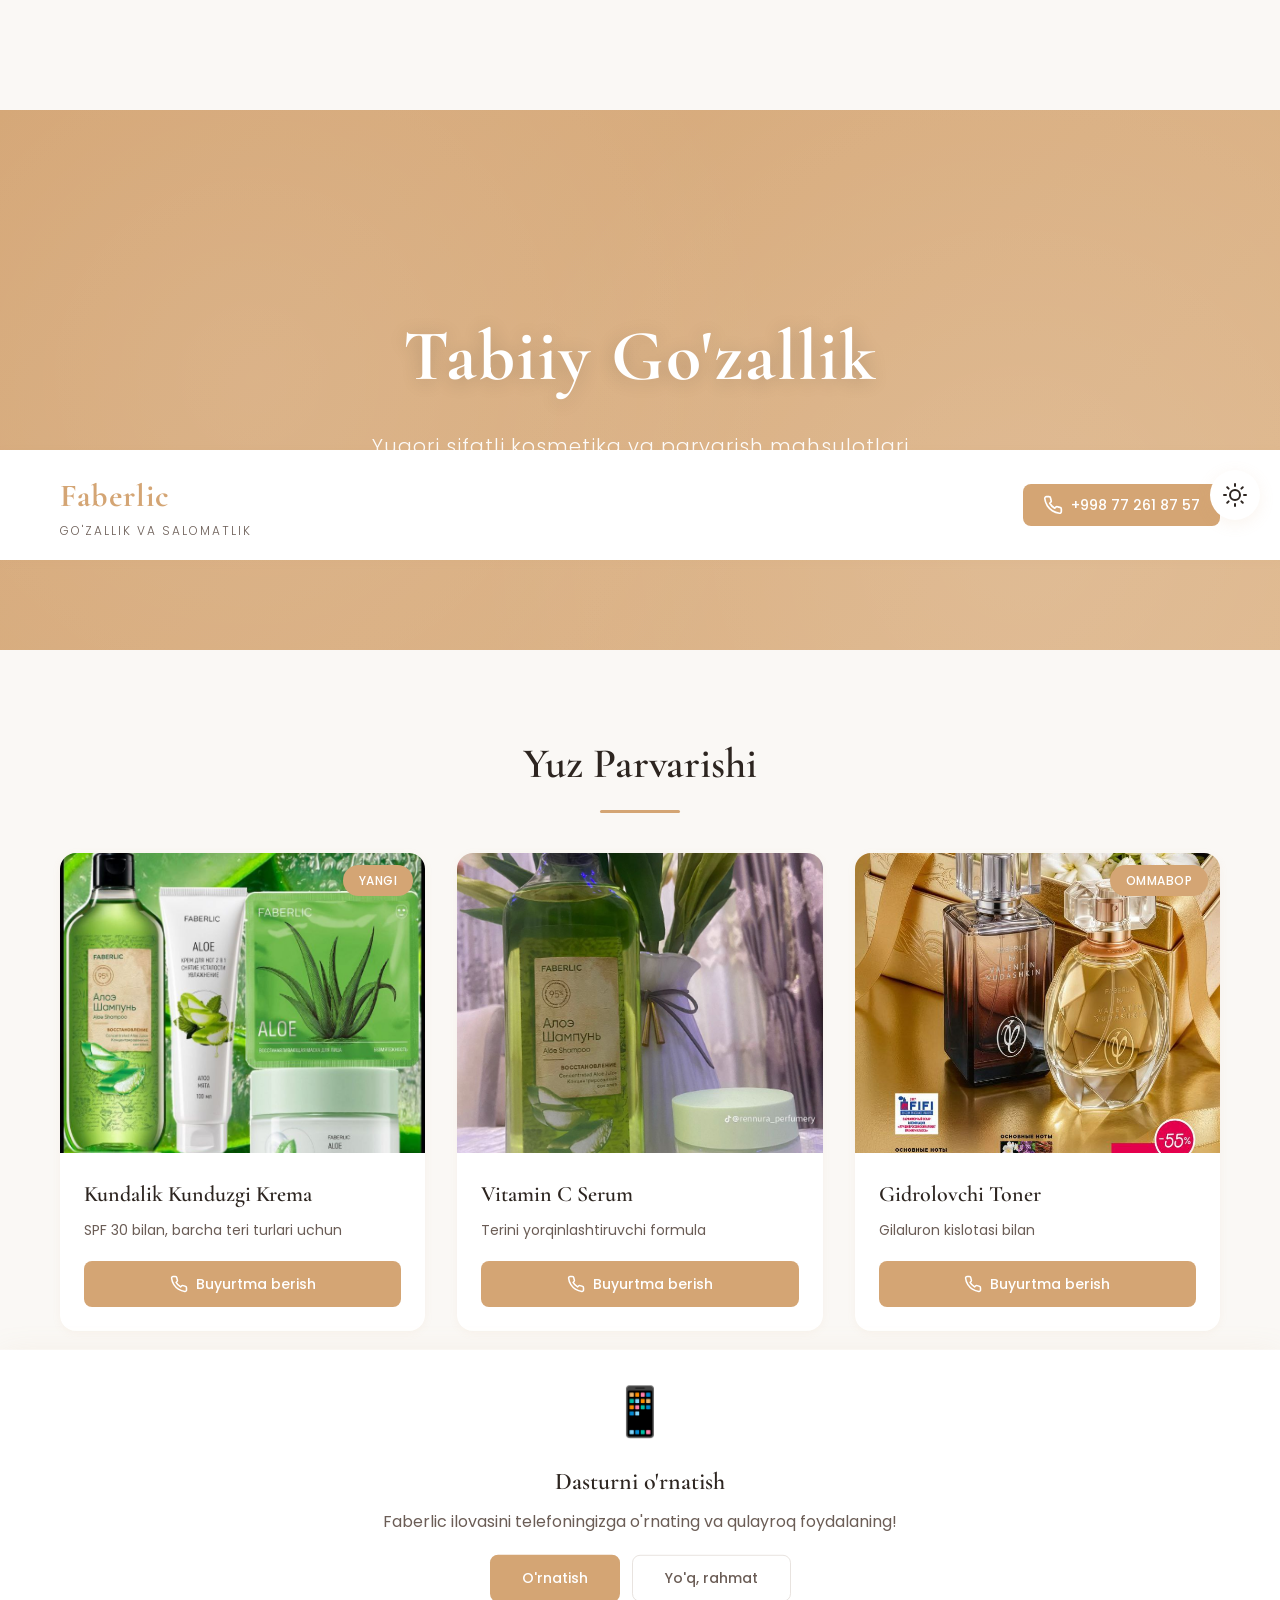
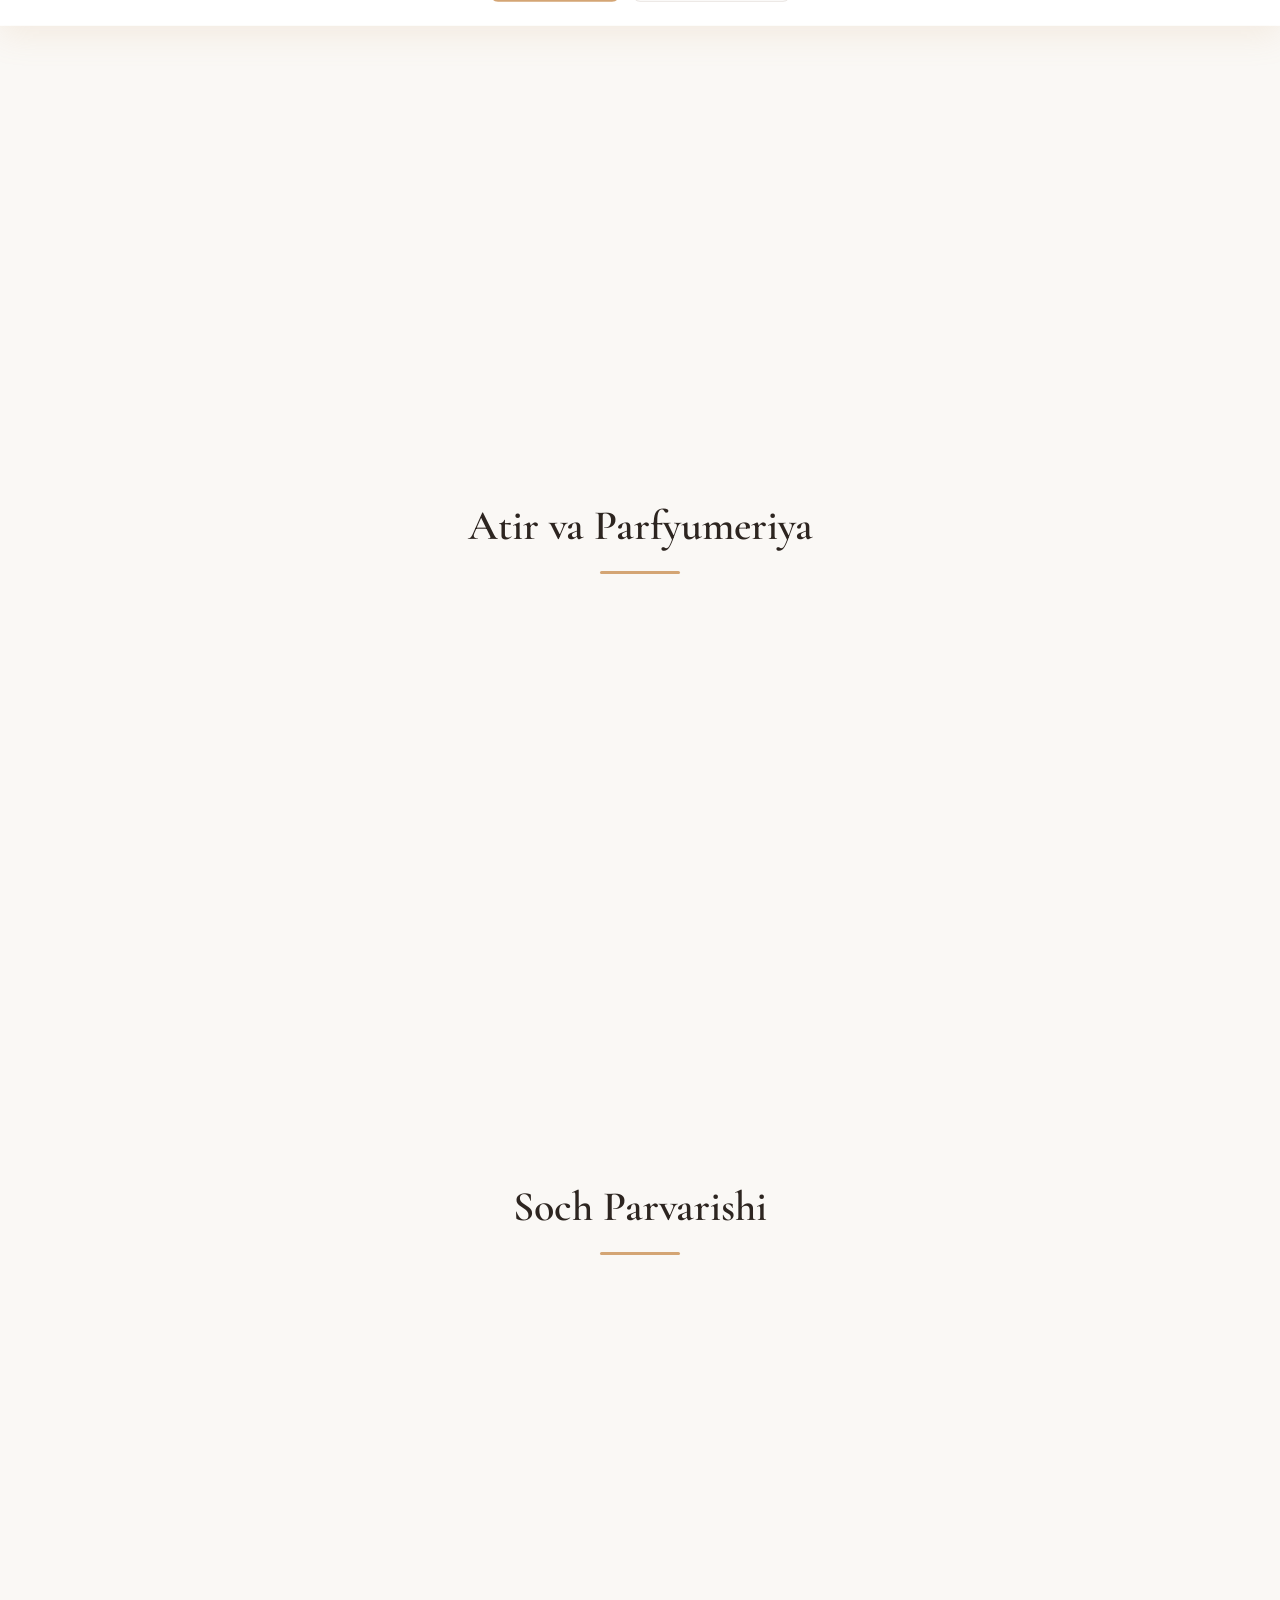
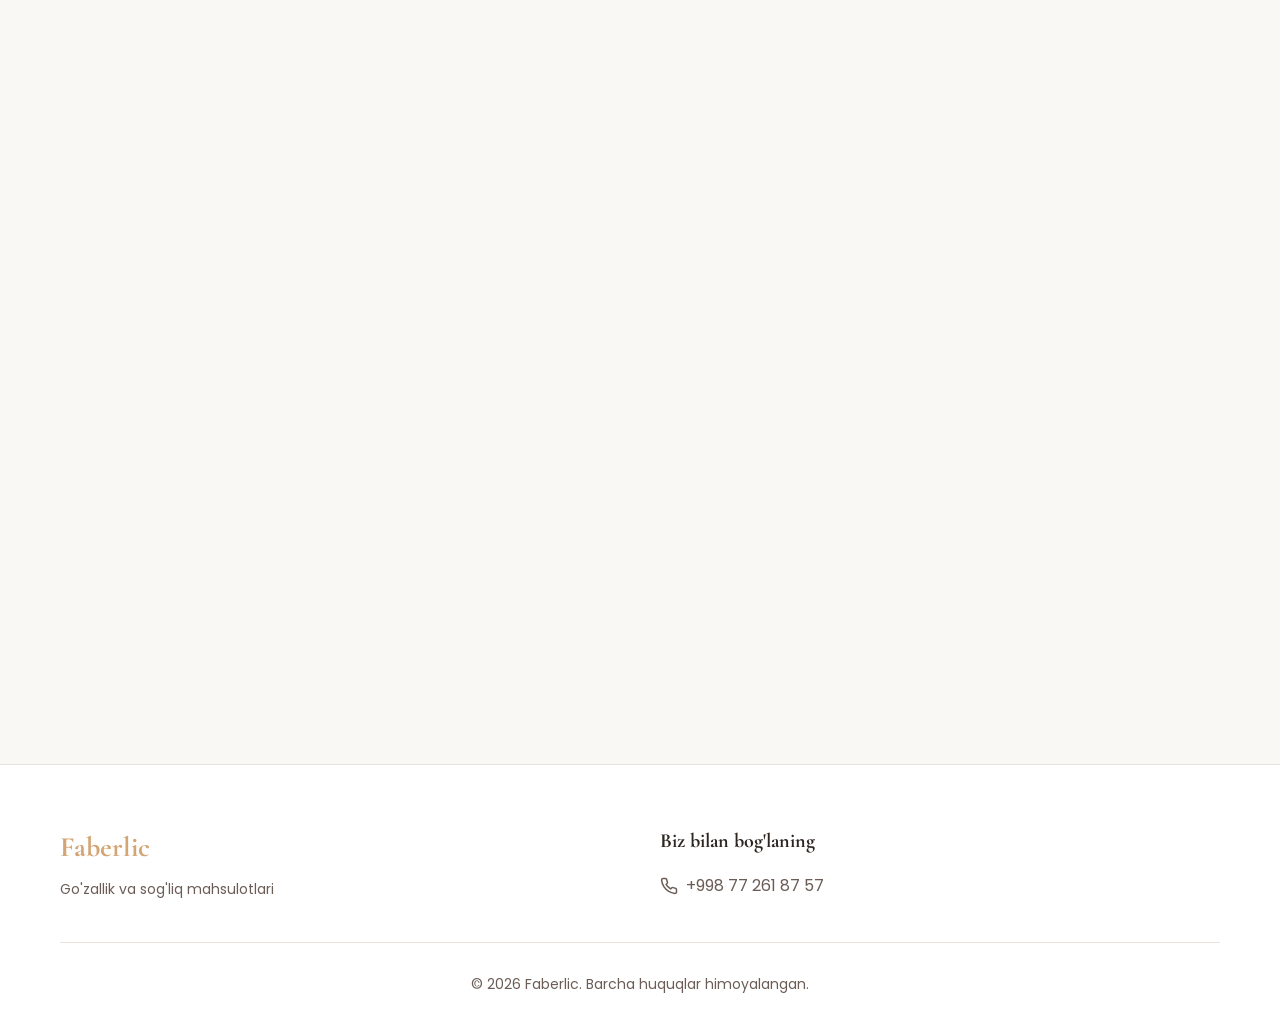
==== commit 7bd0ae08: "mayda bug lar" ====
--- a/index.html
+++ b/index.html
@@ -448,12 +448,12 @@
                                 d="M22 16.92v3a2 2 0 0 1-2.18 2 19.79 19.79 0 0 1-8.63-3.07 19.5 19.5 0 0 1-6-6 19.79 19.79 0 0 1-3.07-8.67A2 2 0 0 1 4.11 2h3a2 2 0 0 1 2 1.72 12.84 12.84 0 0 0 .7 2.81 2 2 0 0 1-.45 2.11L8.09 9.91a16 16 0 0 0 6 6l1.27-1.27a2 2 0 0 1 2.11-.45 12.84 12.84 0 0 0 2.81.7A2 2 0 0 1 22 16.92z">
                             </path>
                         </svg>
-                        +998772618757
+                        +998 77 261 87 57
                     </a>
                 </div>
             </div>
             <div class="footer-bottom">
-                <p>&copy; 2024 Faberlic. Barcha huquqlar himoyalangan.</p>
+                <p>&copy; 2026 Faberlic. Barcha huquqlar himoyalangan.</p>
             </div>
         </div>
     </footer>
